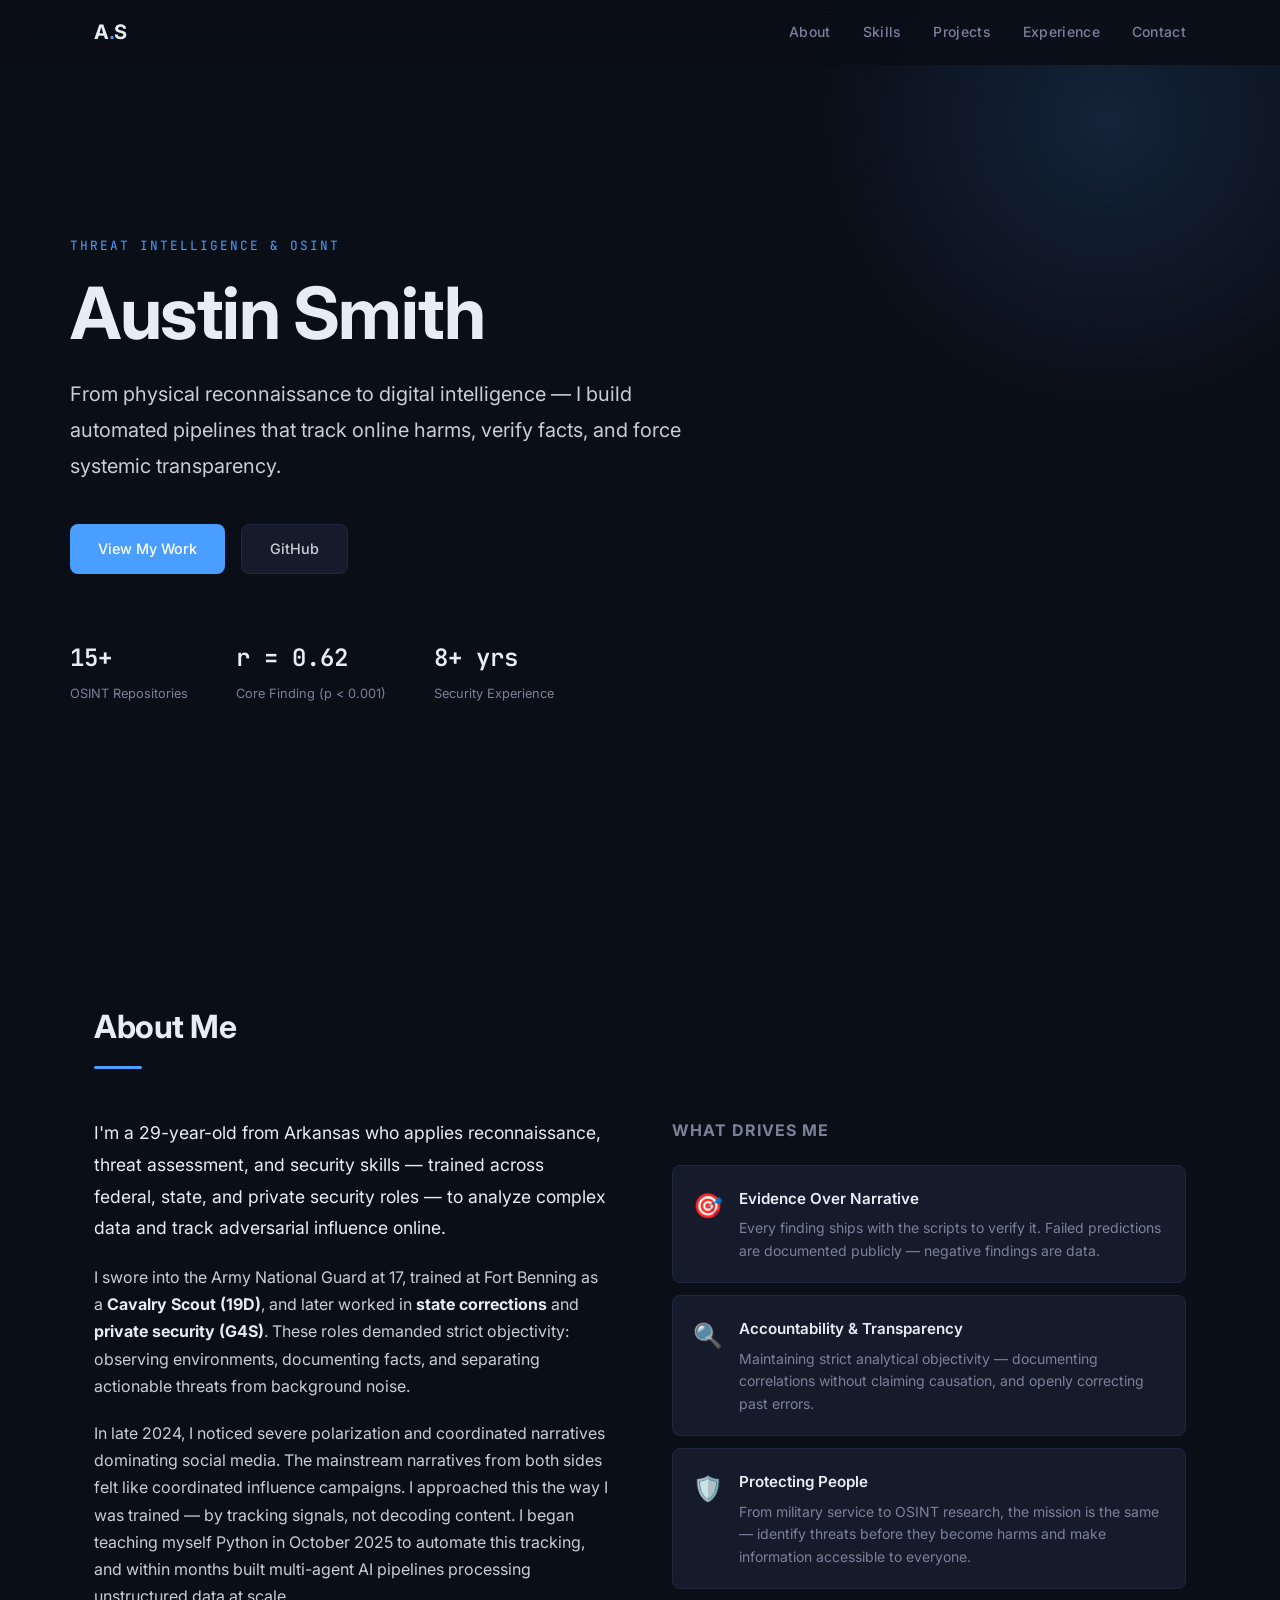
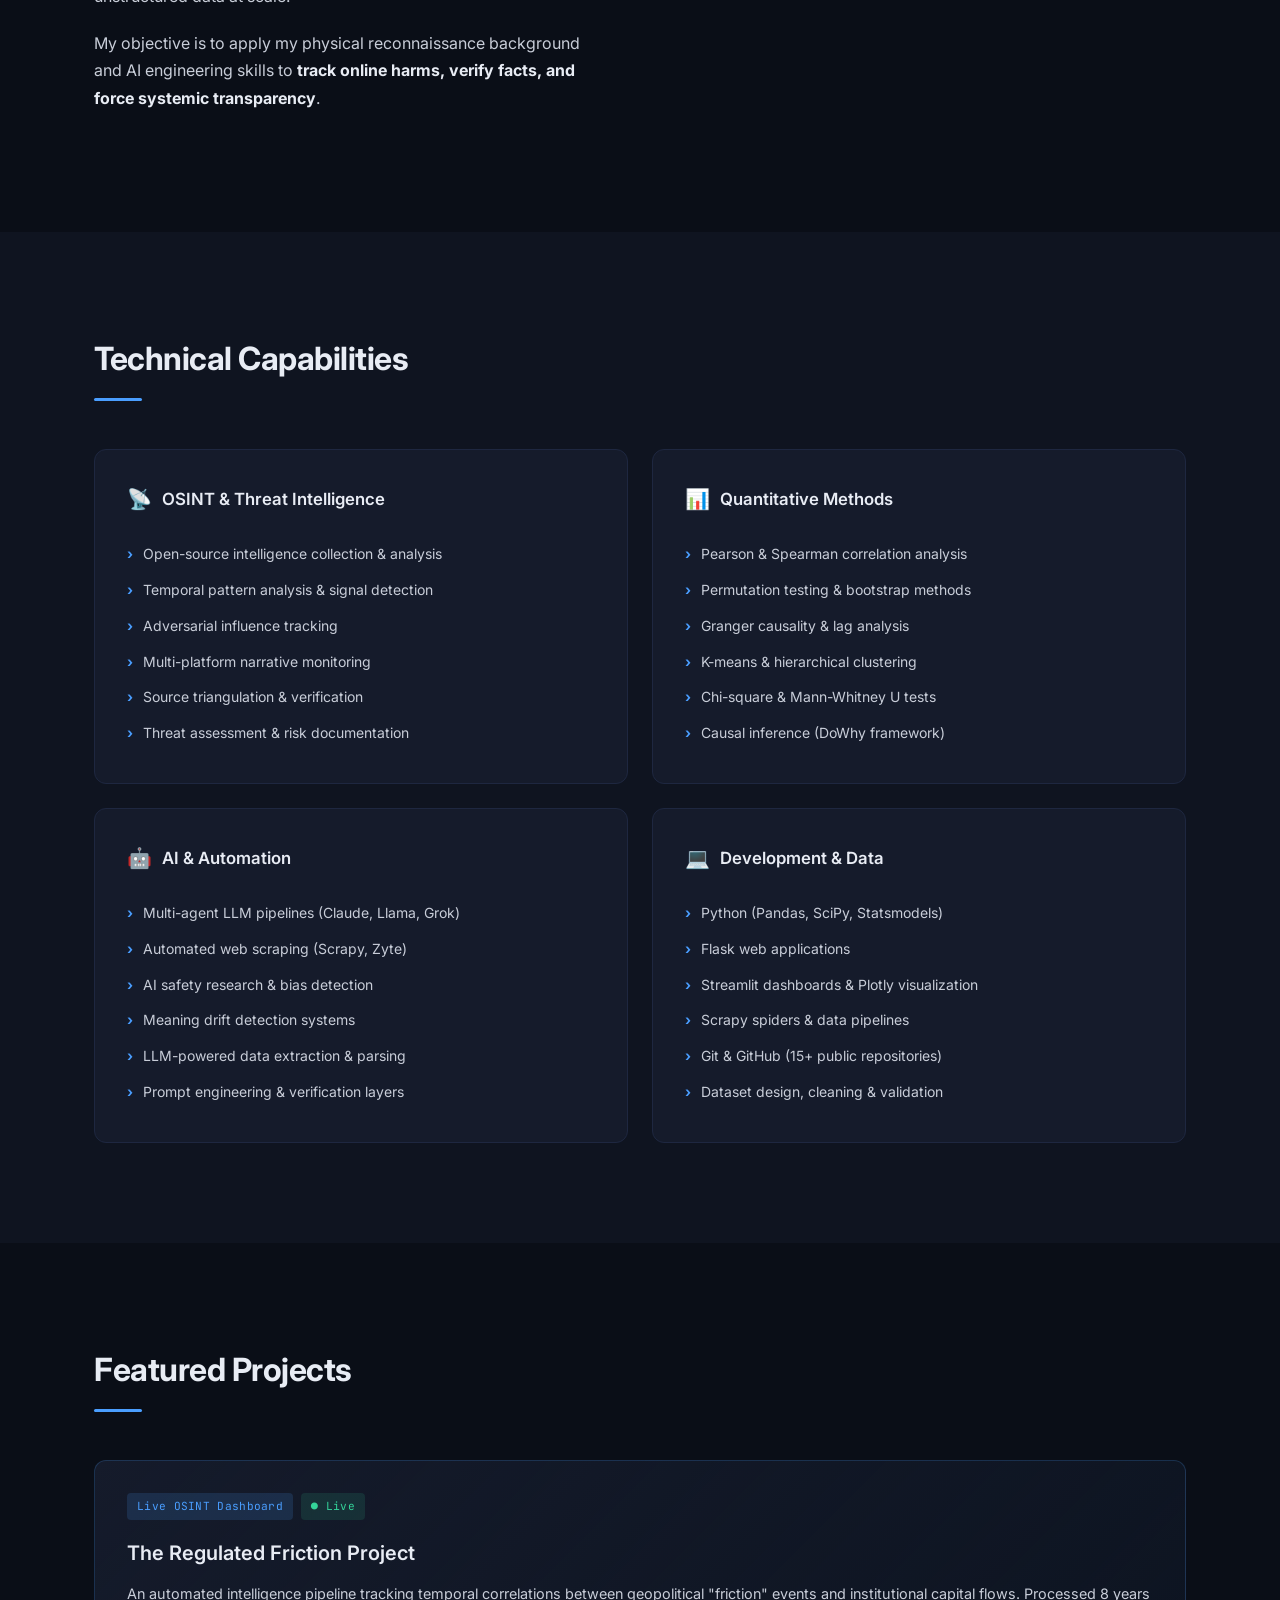
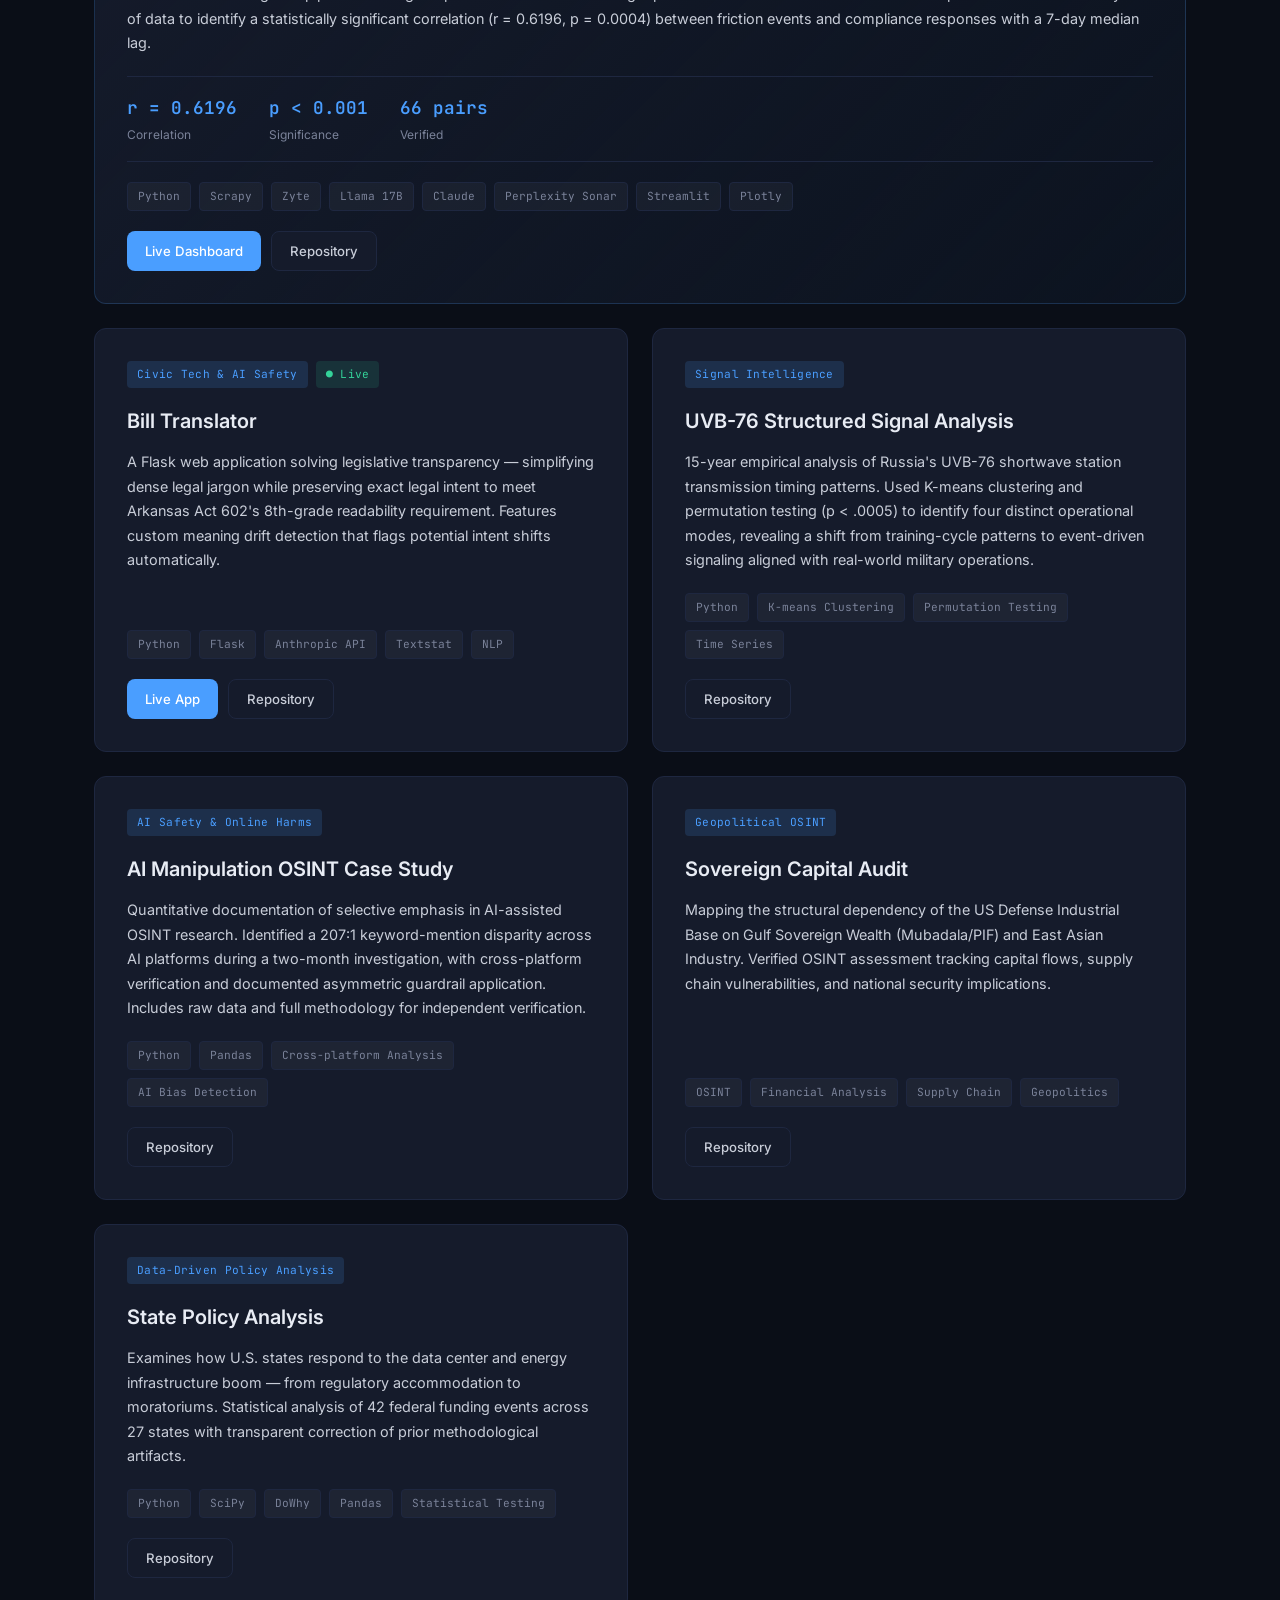
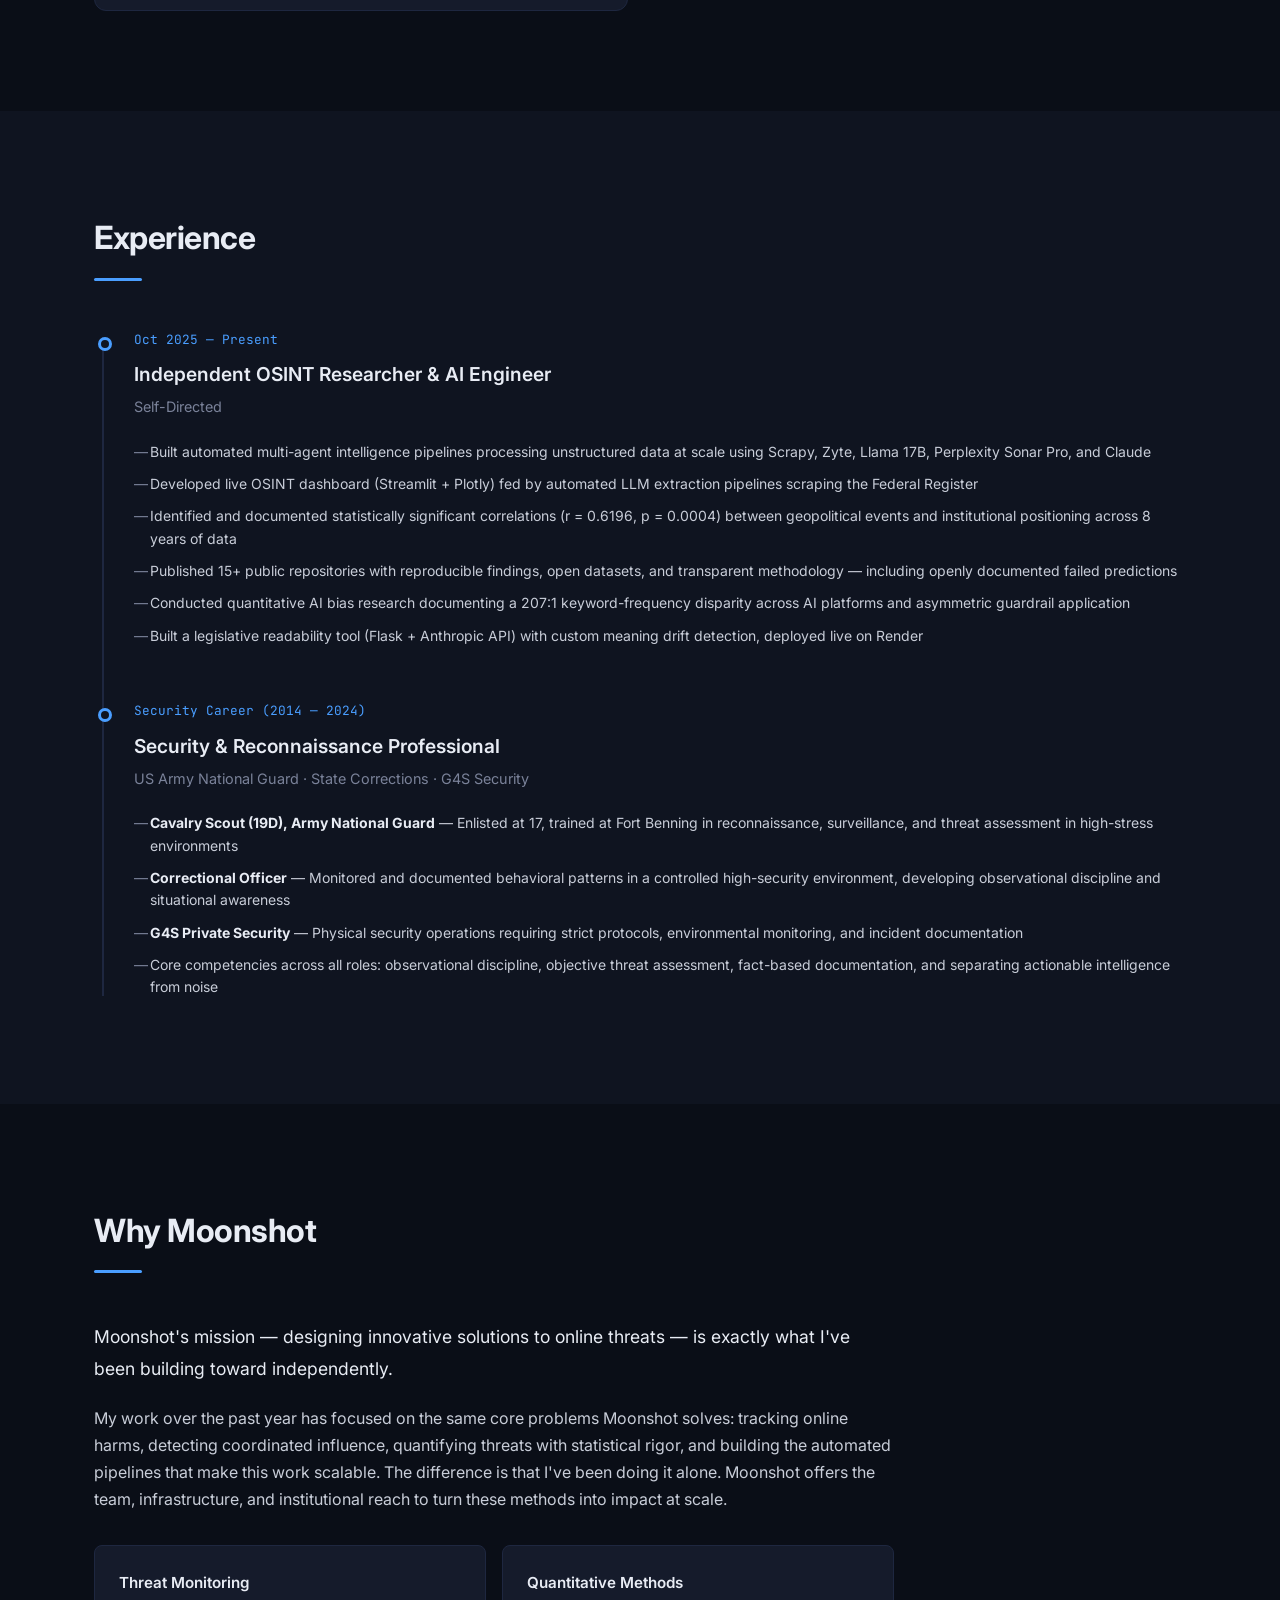
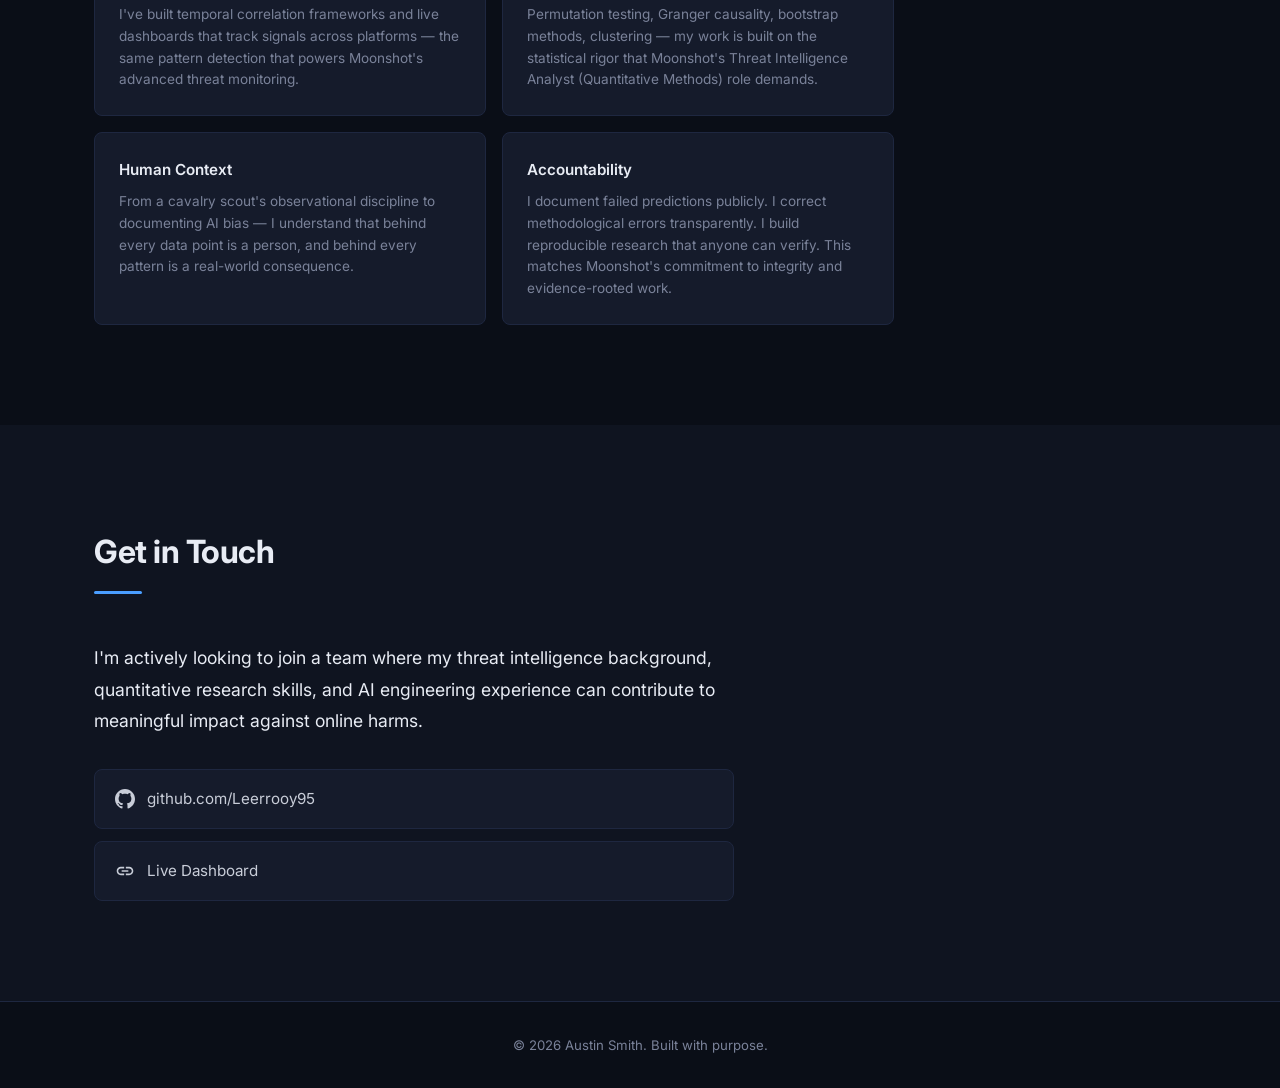
==== index.html @ ab8a1cbc "Add professional portfolio website for Austin Smith Co-authored-by: Leerrooy95 <241073079+Leerrooy95" ====
<!DOCTYPE html>
<html lang="en">
<head>
    <meta charset="UTF-8">
    <meta name="viewport" content="width=device-width, initial-scale=1.0">
    <title>Austin Smith — Threat Intelligence &amp; OSINT</title>
    <meta name="description" content="Austin Smith: Threat Intelligence Analyst specializing in OSINT, quantitative threat assessment, AI safety research, and automated intelligence pipelines.">
    <link rel="stylesheet" href="styles.css">
    <link rel="preconnect" href="https://fonts.googleapis.com">
    <link rel="preconnect" href="https://fonts.gstatic.com" crossorigin>
    <link href="https://fonts.googleapis.com/css2?family=Inter:wght@300;400;500;600;700&family=JetBrains+Mono:wght@400;500&display=swap" rel="stylesheet">
</head>
<body>

    <!-- Navigation -->
    <nav class="nav" id="nav">
        <div class="nav-inner">
            <a href="#hero" class="nav-logo">A<span class="accent">.</span>S</a>
            <button class="nav-toggle" id="navToggle" aria-label="Toggle navigation">
                <span></span><span></span><span></span>
            </button>
            <ul class="nav-links" id="navLinks">
                <li><a href="#about">About</a></li>
                <li><a href="#skills">Skills</a></li>
                <li><a href="#projects">Projects</a></li>
                <li><a href="#experience">Experience</a></li>
                <li><a href="#contact">Contact</a></li>
            </ul>
        </div>
    </nav>

    <!-- Hero -->
    <section class="hero" id="hero">
        <div class="hero-content">
            <p class="hero-label">Threat Intelligence &amp; OSINT</p>
            <h1 class="hero-title">Austin Smith</h1>
            <p class="hero-subtitle">
                From physical reconnaissance to digital intelligence — I build automated pipelines that track online harms, verify facts, and force systemic transparency.
            </p>
            <div class="hero-actions">
                <a href="#projects" class="btn btn-primary">View My Work</a>
                <a href="https://github.com/Leerrooy95" class="btn btn-secondary" target="_blank" rel="noopener noreferrer">GitHub</a>
            </div>
            <div class="hero-stats">
                <div class="stat">
                    <span class="stat-value">15+</span>
                    <span class="stat-label">OSINT Repositories</span>
                </div>
                <div class="stat">
                    <span class="stat-value">r = 0.62</span>
                    <span class="stat-label">Core Finding (p &lt; 0.001)</span>
                </div>
                <div class="stat">
                    <span class="stat-value">8+ yrs</span>
                    <span class="stat-label">Security Experience</span>
                </div>
            </div>
        </div>
        <div class="hero-bg-accent"></div>
    </section>

    <!-- About -->
    <section class="section" id="about">
        <div class="container">
            <h2 class="section-title">About Me</h2>
            <div class="about-grid">
                <div class="about-text">
                    <p class="about-lead">
                        I'm a 29-year-old from Arkansas who applies reconnaissance, threat assessment, and security skills — trained across federal, state, and private security roles — to analyze complex data and track adversarial influence online.
                    </p>
                    <p>
                        I swore into the Army National Guard at 17, trained at Fort Benning as a <strong>Cavalry Scout (19D)</strong>, and later worked in <strong>state corrections</strong> and <strong>private security (G4S)</strong>. These roles demanded strict objectivity: observing environments, documenting facts, and separating actionable threats from background noise.
                    </p>
                    <p>
                        In late 2024, I noticed severe polarization and coordinated narratives dominating social media. The mainstream narratives from both sides felt like coordinated influence campaigns. I approached this the way I was trained — by tracking signals, not decoding content. I began teaching myself Python in October 2025 to automate this tracking, and within months built multi-agent AI pipelines processing unstructured data at scale.
                    </p>
                    <p>
                        My objective is to apply my physical reconnaissance background and AI engineering skills to <strong>track online harms, verify facts, and force systemic transparency</strong>.
                    </p>
                </div>
                <div class="about-values">
                    <h3>What Drives Me</h3>
                    <div class="value-card">
                        <div class="value-icon">🎯</div>
                        <div>
                            <h4>Evidence Over Narrative</h4>
                            <p>Every finding ships with the scripts to verify it. Failed predictions are documented publicly — negative findings are data.</p>
                        </div>
                    </div>
                    <div class="value-card">
                        <div class="value-icon">🔍</div>
                        <div>
                            <h4>Accountability &amp; Transparency</h4>
                            <p>Maintaining strict analytical objectivity — documenting correlations without claiming causation, and openly correcting past errors.</p>
                        </div>
                    </div>
                    <div class="value-card">
                        <div class="value-icon">🛡️</div>
                        <div>
                            <h4>Protecting People</h4>
                            <p>From military service to OSINT research, the mission is the same — identify threats before they become harms and make information accessible to everyone.</p>
                        </div>
                    </div>
                </div>
            </div>
        </div>
    </section>

    <!-- Skills -->
    <section class="section section-alt" id="skills">
        <div class="container">
            <h2 class="section-title">Technical Capabilities</h2>
            <div class="skills-grid">
                <div class="skill-group">
                    <h3 class="skill-group-title">
                        <span class="skill-icon">📡</span>
                        OSINT &amp; Threat Intelligence
                    </h3>
                    <ul class="skill-list">
                        <li>Open-source intelligence collection &amp; analysis</li>
                        <li>Temporal pattern analysis &amp; signal detection</li>
                        <li>Adversarial influence tracking</li>
                        <li>Multi-platform narrative monitoring</li>
                        <li>Source triangulation &amp; verification</li>
                        <li>Threat assessment &amp; risk documentation</li>
                    </ul>
                </div>
                <div class="skill-group">
                    <h3 class="skill-group-title">
                        <span class="skill-icon">📊</span>
                        Quantitative Methods
                    </h3>
                    <ul class="skill-list">
                        <li>Pearson &amp; Spearman correlation analysis</li>
                        <li>Permutation testing &amp; bootstrap methods</li>
                        <li>Granger causality &amp; lag analysis</li>
                        <li>K-means &amp; hierarchical clustering</li>
                        <li>Chi-square &amp; Mann-Whitney U tests</li>
                        <li>Causal inference (DoWhy framework)</li>
                    </ul>
                </div>
                <div class="skill-group">
                    <h3 class="skill-group-title">
                        <span class="skill-icon">🤖</span>
                        AI &amp; Automation
                    </h3>
                    <ul class="skill-list">
                        <li>Multi-agent LLM pipelines (Claude, Llama, Grok)</li>
                        <li>Automated web scraping (Scrapy, Zyte)</li>
                        <li>AI safety research &amp; bias detection</li>
                        <li>Meaning drift detection systems</li>
                        <li>LLM-powered data extraction &amp; parsing</li>
                        <li>Prompt engineering &amp; verification layers</li>
                    </ul>
                </div>
                <div class="skill-group">
                    <h3 class="skill-group-title">
                        <span class="skill-icon">💻</span>
                        Development &amp; Data
                    </h3>
                    <ul class="skill-list">
                        <li>Python (Pandas, SciPy, Statsmodels)</li>
                        <li>Flask web applications</li>
                        <li>Streamlit dashboards &amp; Plotly visualization</li>
                        <li>Scrapy spiders &amp; data pipelines</li>
                        <li>Git &amp; GitHub (15+ public repositories)</li>
                        <li>Dataset design, cleaning &amp; validation</li>
                    </ul>
                </div>
            </div>
        </div>
    </section>

    <!-- Projects -->
    <section class="section" id="projects">
        <div class="container">
            <h2 class="section-title">Featured Projects</h2>
            <div class="projects-grid">

                <!-- Project 1: Regulated Friction -->
                <article class="project-card project-featured">
                    <div class="project-header">
                        <span class="project-tag">Live OSINT Dashboard</span>
                        <span class="project-tag tag-live">● Live</span>
                    </div>
                    <h3 class="project-title">The Regulated Friction Project</h3>
                    <p class="project-desc">
                        An automated intelligence pipeline tracking temporal correlations between geopolitical "friction" events and institutional capital flows. Processed 8 years of data to identify a statistically significant correlation (r&nbsp;=&nbsp;0.6196, p&nbsp;=&nbsp;0.0004) between friction events and compliance responses with a 7-day median lag.
                    </p>
                    <div class="project-stats">
                        <div class="project-stat">
                            <span class="project-stat-value">r = 0.6196</span>
                            <span class="project-stat-label">Correlation</span>
                        </div>
                        <div class="project-stat">
                            <span class="project-stat-value">p &lt; 0.001</span>
                            <span class="project-stat-label">Significance</span>
                        </div>
                        <div class="project-stat">
                            <span class="project-stat-value">66 pairs</span>
                            <span class="project-stat-label">Verified</span>
                        </div>
                    </div>
                    <div class="project-stack">
                        <span>Python</span><span>Scrapy</span><span>Zyte</span><span>Llama 17B</span><span>Claude</span><span>Perplexity Sonar</span><span>Streamlit</span><span>Plotly</span>
                    </div>
                    <div class="project-links">
                        <a href="https://regulatedfriction.streamlit.app" class="btn btn-sm btn-primary" target="_blank" rel="noopener noreferrer">Live Dashboard</a>
                        <a href="https://github.com/Leerrooy95/The_Regulated_Friction_Project" class="btn btn-sm btn-secondary" target="_blank" rel="noopener noreferrer">Repository</a>
                    </div>
                </article>

                <!-- Project 2: Bill Translator -->
                <article class="project-card">
                    <div class="project-header">
                        <span class="project-tag">Civic Tech &amp; AI Safety</span>
                        <span class="project-tag tag-live">● Live</span>
                    </div>
                    <h3 class="project-title">Bill Translator</h3>
                    <p class="project-desc">
                        A Flask web application solving legislative transparency — simplifying dense legal jargon while preserving exact legal intent to meet Arkansas Act 602's 8th-grade readability requirement. Features custom meaning drift detection that flags potential intent shifts automatically.
                    </p>
                    <div class="project-stack">
                        <span>Python</span><span>Flask</span><span>Anthropic API</span><span>Textstat</span><span>NLP</span>
                    </div>
                    <div class="project-links">
                        <a href="https://bill-translator.onrender.com/" class="btn btn-sm btn-primary" target="_blank" rel="noopener noreferrer">Live App</a>
                        <a href="https://github.com/Leerrooy95/Bill_Translator" class="btn btn-sm btn-secondary" target="_blank" rel="noopener noreferrer">Repository</a>
                    </div>
                </article>

                <!-- Project 3: UVB-76 -->
                <article class="project-card">
                    <div class="project-header">
                        <span class="project-tag">Signal Intelligence</span>
                    </div>
                    <h3 class="project-title">UVB-76 Structured Signal Analysis</h3>
                    <p class="project-desc">
                        15-year empirical analysis of Russia's UVB-76 shortwave station transmission timing patterns. Used K-means clustering and permutation testing (p&nbsp;&lt;&nbsp;.0005) to identify four distinct operational modes, revealing a shift from training-cycle patterns to event-driven signaling aligned with real-world military operations.
                    </p>
                    <div class="project-stack">
                        <span>Python</span><span>K-means Clustering</span><span>Permutation Testing</span><span>Time Series</span>
                    </div>
                    <div class="project-links">
                        <a href="https://github.com/Leerrooy95/UVB-76-Structured-Signal-Analysis" class="btn btn-sm btn-secondary" target="_blank" rel="noopener noreferrer">Repository</a>
                    </div>
                </article>

                <!-- Project 4: AI Manipulation -->
                <article class="project-card">
                    <div class="project-header">
                        <span class="project-tag">AI Safety &amp; Online Harms</span>
                    </div>
                    <h3 class="project-title">AI Manipulation OSINT Case Study</h3>
                    <p class="project-desc">
                        Quantitative documentation of selective emphasis in AI-assisted OSINT research. Identified a 207:1 keyword-mention disparity across AI platforms during a two-month investigation, with cross-platform verification and documented asymmetric guardrail application. Includes raw data and full methodology for independent verification.
                    </p>
                    <div class="project-stack">
                        <span>Python</span><span>Pandas</span><span>Cross-platform Analysis</span><span>AI Bias Detection</span>
                    </div>
                    <div class="project-links">
                        <a href="https://github.com/Leerrooy95/AI-Manipulation-OSINT-Case-Study" class="btn btn-sm btn-secondary" target="_blank" rel="noopener noreferrer">Repository</a>
                    </div>
                </article>

                <!-- Project 5: Sovereign Capital Audit -->
                <article class="project-card">
                    <div class="project-header">
                        <span class="project-tag">Geopolitical OSINT</span>
                    </div>
                    <h3 class="project-title">Sovereign Capital Audit</h3>
                    <p class="project-desc">
                        Mapping the structural dependency of the US Defense Industrial Base on Gulf Sovereign Wealth (Mubadala/PIF) and East Asian Industry. Verified OSINT assessment tracking capital flows, supply chain vulnerabilities, and national security implications.
                    </p>
                    <div class="project-stack">
                        <span>OSINT</span><span>Financial Analysis</span><span>Supply Chain</span><span>Geopolitics</span>
                    </div>
                    <div class="project-links">
                        <a href="https://github.com/Leerrooy95/Sovereign-Capital-Audit" class="btn btn-sm btn-secondary" target="_blank" rel="noopener noreferrer">Repository</a>
                    </div>
                </article>

                <!-- Project 6: State Policy Analysis -->
                <article class="project-card">
                    <div class="project-header">
                        <span class="project-tag">Data-Driven Policy Analysis</span>
                    </div>
                    <h3 class="project-title">State Policy Analysis</h3>
                    <p class="project-desc">
                        Examines how U.S. states respond to the data center and energy infrastructure boom — from regulatory accommodation to moratoriums. Statistical analysis of 42 federal funding events across 27 states with transparent correction of prior methodological artifacts.
                    </p>
                    <div class="project-stack">
                        <span>Python</span><span>SciPy</span><span>DoWhy</span><span>Pandas</span><span>Statistical Testing</span>
                    </div>
                    <div class="project-links">
                        <a href="https://github.com/Leerrooy95/State_Policy_Analysis" class="btn btn-sm btn-secondary" target="_blank" rel="noopener noreferrer">Repository</a>
                    </div>
                </article>

            </div>
        </div>
    </section>

    <!-- Experience -->
    <section class="section section-alt" id="experience">
        <div class="container">
            <h2 class="section-title">Experience</h2>
            <div class="timeline">
                <div class="timeline-item">
                    <div class="timeline-marker"></div>
                    <div class="timeline-content">
                        <div class="timeline-date">Oct 2025 — Present</div>
                        <h3 class="timeline-title">Independent OSINT Researcher &amp; AI Engineer</h3>
                        <p class="timeline-org">Self-Directed</p>
                        <ul class="timeline-details">
                            <li>Built automated multi-agent intelligence pipelines processing unstructured data at scale using Scrapy, Zyte, Llama 17B, Perplexity Sonar Pro, and Claude</li>
                            <li>Developed live OSINT dashboard (Streamlit + Plotly) fed by automated LLM extraction pipelines scraping the Federal Register</li>
                            <li>Identified and documented statistically significant correlations (r = 0.6196, p = 0.0004) between geopolitical events and institutional positioning across 8 years of data</li>
                            <li>Published 15+ public repositories with reproducible findings, open datasets, and transparent methodology — including openly documented failed predictions</li>
                            <li>Conducted quantitative AI bias research documenting a 207:1 keyword-frequency disparity across AI platforms and asymmetric guardrail application</li>
                            <li>Built a legislative readability tool (Flask + Anthropic API) with custom meaning drift detection, deployed live on Render</li>
                        </ul>
                    </div>
                </div>
                <div class="timeline-item">
                    <div class="timeline-marker"></div>
                    <div class="timeline-content">
                        <div class="timeline-date">Security Career (2014 — 2024)</div>
                        <h3 class="timeline-title">Security &amp; Reconnaissance Professional</h3>
                        <p class="timeline-org">US Army National Guard · State Corrections · G4S Security</p>
                        <ul class="timeline-details">
                            <li><strong>Cavalry Scout (19D), Army National Guard</strong> — Enlisted at 17, trained at Fort Benning in reconnaissance, surveillance, and threat assessment in high-stress environments</li>
                            <li><strong>Correctional Officer</strong> — Monitored and documented behavioral patterns in a controlled high-security environment, developing observational discipline and situational awareness</li>
                            <li><strong>G4S Private Security</strong> — Physical security operations requiring strict protocols, environmental monitoring, and incident documentation</li>
                            <li>Core competencies across all roles: observational discipline, objective threat assessment, fact-based documentation, and separating actionable intelligence from noise</li>
                        </ul>
                    </div>
                </div>
            </div>
        </div>
    </section>

    <!-- Why Moonshot -->
    <section class="section" id="why-moonshot">
        <div class="container">
            <h2 class="section-title">Why Moonshot</h2>
            <div class="moonshot-grid">
                <div class="moonshot-text">
                    <p class="about-lead">
                        Moonshot's mission — designing innovative solutions to online threats — is exactly what I've been building toward independently.
                    </p>
                    <p>
                        My work over the past year has focused on the same core problems Moonshot solves: tracking online harms, detecting coordinated influence, quantifying threats with statistical rigor, and building the automated pipelines that make this work scalable. The difference is that I've been doing it alone. Moonshot offers the team, infrastructure, and institutional reach to turn these methods into impact at scale.
                    </p>
                    <div class="alignment-cards">
                        <div class="alignment-card">
                            <h4>Threat Monitoring</h4>
                            <p>I've built temporal correlation frameworks and live dashboards that track signals across platforms — the same pattern detection that powers Moonshot's advanced threat monitoring.</p>
                        </div>
                        <div class="alignment-card">
                            <h4>Quantitative Methods</h4>
                            <p>Permutation testing, Granger causality, bootstrap methods, clustering — my work is built on the statistical rigor that Moonshot's Threat Intelligence Analyst (Quantitative Methods) role demands.</p>
                        </div>
                        <div class="alignment-card">
                            <h4>Human Context</h4>
                            <p>From a cavalry scout's observational discipline to documenting AI bias — I understand that behind every data point is a person, and behind every pattern is a real-world consequence.</p>
                        </div>
                        <div class="alignment-card">
                            <h4>Accountability</h4>
                            <p>I document failed predictions publicly. I correct methodological errors transparently. I build reproducible research that anyone can verify. This matches Moonshot's commitment to integrity and evidence-rooted work.</p>
                        </div>
                    </div>
                </div>
            </div>
        </div>
    </section>

    <!-- Contact -->
    <section class="section section-alt" id="contact">
        <div class="container">
            <h2 class="section-title">Get in Touch</h2>
            <div class="contact-content">
                <p class="contact-lead">
                    I'm actively looking to join a team where my threat intelligence background, quantitative research skills, and AI engineering experience can contribute to meaningful impact against online harms.
                </p>
                <div class="contact-links">
                    <a href="https://github.com/Leerrooy95" class="contact-link" target="_blank" rel="noopener noreferrer">
                        <svg class="contact-icon" viewBox="0 0 24 24" fill="currentColor"><path d="M12 0c-6.626 0-12 5.373-12 12 0 5.302 3.438 9.8 8.207 11.387.599.111.793-.261.793-.577v-2.234c-3.338.726-4.033-1.416-4.033-1.416-.546-1.387-1.333-1.756-1.333-1.756-1.089-.745.083-.729.083-.729 1.205.084 1.839 1.237 1.839 1.237 1.07 1.834 2.807 1.304 3.492.997.107-.775.418-1.305.762-1.604-2.665-.305-5.467-1.334-5.467-5.931 0-1.311.469-2.381 1.236-3.221-.124-.303-.535-1.524.117-3.176 0 0 1.008-.322 3.301 1.23.957-.266 1.983-.399 3.003-.404 1.02.005 2.047.138 3.006.404 2.291-1.552 3.297-1.23 3.297-1.23.653 1.653.242 2.874.118 3.176.77.84 1.235 1.911 1.235 3.221 0 4.609-2.807 5.624-5.479 5.921.43.372.823 1.102.823 2.222v3.293c0 .319.192.694.801.576 4.765-1.589 8.199-6.086 8.199-11.386 0-6.627-5.373-12-12-12z"/></svg>
                        <span>github.com/Leerrooy95</span>
                    </a>
                    <a href="https://regulatedfriction.streamlit.app" class="contact-link" target="_blank" rel="noopener noreferrer">
                        <svg class="contact-icon" viewBox="0 0 24 24" fill="currentColor"><path d="M3.9 12c0-1.71 1.39-3.1 3.1-3.1h4V7H7c-2.76 0-5 2.24-5 5s2.24 5 5 5h4v-1.9H7c-1.71 0-3.1-1.39-3.1-3.1zM8 13h8v-2H8v2zm9-6h-4v1.9h4c1.71 0 3.1 1.39 3.1 3.1s-1.39 3.1-3.1 3.1h-4V17h4c2.76 0 5-2.24 5-5s-2.24-5-5-5z"/></svg>
                        <span>Live Dashboard</span>
                    </a>
                </div>
            </div>
        </div>
    </section>

    <!-- Footer -->
    <footer class="footer">
        <div class="container">
            <p>&copy; 2026 Austin Smith. Built with purpose.</p>
        </div>
    </footer>

    <script src="main.js"></script>
</body>
</html>
---- styles.css ----
/* =========================================
   Austin Smith — Portfolio Styles
   ========================================= */

/* --- Reset & Base --- */
*, *::before, *::after {
    margin: 0;
    padding: 0;
    box-sizing: border-box;
}

:root {
    --color-bg: #0a0e17;
    --color-bg-alt: #0f1420;
    --color-surface: #151b2b;
    --color-surface-hover: #1c2438;
    --color-border: #1e2740;
    --color-text: #c8cdd8;
    --color-text-muted: #7a8299;
    --color-text-bright: #e8ecf4;
    --color-accent: #4a9eff;
    --color-accent-hover: #6bb3ff;
    --color-accent-glow: rgba(74, 158, 255, 0.15);
    --color-green: #34d399;
    --color-green-dim: rgba(52, 211, 153, 0.12);
    --font-sans: 'Inter', -apple-system, BlinkMacSystemFont, 'Segoe UI', sans-serif;
    --font-mono: 'JetBrains Mono', 'Fira Code', monospace;
    --radius: 8px;
    --radius-lg: 12px;
    --shadow: 0 4px 24px rgba(0, 0, 0, 0.3);
    --transition: 0.25s ease;
    --max-width: 1140px;
}

html {
    scroll-behavior: smooth;
    font-size: 16px;
}

body {
    font-family: var(--font-sans);
    background: var(--color-bg);
    color: var(--color-text);
    line-height: 1.7;
    -webkit-font-smoothing: antialiased;
    -moz-osx-font-smoothing: grayscale;
}

a {
    color: var(--color-accent);
    text-decoration: none;
    transition: color var(--transition);
}

a:hover {
    color: var(--color-accent-hover);
}

img {
    max-width: 100%;
    display: block;
}

.container {
    max-width: var(--max-width);
    margin: 0 auto;
    padding: 0 24px;
}

/* --- Navigation --- */
.nav {
    position: fixed;
    top: 0;
    left: 0;
    right: 0;
    z-index: 1000;
    background: rgba(10, 14, 23, 0.85);
    backdrop-filter: blur(12px);
    -webkit-backdrop-filter: blur(12px);
    border-bottom: 1px solid transparent;
    transition: border-color var(--transition), background var(--transition);
}

.nav.scrolled {
    border-bottom-color: var(--color-border);
    background: rgba(10, 14, 23, 0.95);
}

.nav-inner {
    max-width: var(--max-width);
    margin: 0 auto;
    padding: 0 24px;
    display: flex;
    align-items: center;
    justify-content: space-between;
    height: 64px;
}

.nav-logo {
    font-size: 1.25rem;
    font-weight: 700;
    color: var(--color-text-bright);
    letter-spacing: -0.5px;
}

.nav-logo:hover {
    color: var(--color-text-bright);
}

.accent {
    color: var(--color-accent);
}

.nav-links {
    display: flex;
    list-style: none;
    gap: 32px;
}

.nav-links a {
    color: var(--color-text-muted);
    font-size: 0.875rem;
    font-weight: 500;
    letter-spacing: 0.3px;
    transition: color var(--transition);
}

.nav-links a:hover {
    color: var(--color-text-bright);
}

.nav-toggle {
    display: none;
    flex-direction: column;
    gap: 5px;
    background: none;
    border: none;
    cursor: pointer;
    padding: 4px;
}

.nav-toggle span {
    width: 22px;
    height: 2px;
    background: var(--color-text-muted);
    border-radius: 1px;
    transition: all var(--transition);
}

/* --- Hero --- */
.hero {
    position: relative;
    min-height: 100vh;
    display: flex;
    align-items: center;
    padding: 120px 24px 80px;
    overflow: hidden;
}

.hero-content {
    max-width: var(--max-width);
    margin: 0 auto;
    width: 100%;
    position: relative;
    z-index: 1;
}

.hero-label {
    font-family: var(--font-mono);
    font-size: 0.8rem;
    color: var(--color-accent);
    letter-spacing: 2px;
    text-transform: uppercase;
    margin-bottom: 16px;
}

.hero-title {
    font-size: clamp(2.5rem, 6vw, 4.5rem);
    font-weight: 700;
    color: var(--color-text-bright);
    line-height: 1.1;
    letter-spacing: -1.5px;
    margin-bottom: 24px;
}

.hero-subtitle {
    font-size: clamp(1rem, 2vw, 1.25rem);
    color: var(--color-text);
    max-width: 640px;
    line-height: 1.8;
    margin-bottom: 40px;
}

.hero-actions {
    display: flex;
    gap: 16px;
    margin-bottom: 64px;
    flex-wrap: wrap;
}

.hero-stats {
    display: flex;
    gap: 48px;
    flex-wrap: wrap;
}

.stat {
    display: flex;
    flex-direction: column;
}

.stat-value {
    font-family: var(--font-mono);
    font-size: 1.5rem;
    font-weight: 600;
    color: var(--color-text-bright);
}

.stat-label {
    font-size: 0.8rem;
    color: var(--color-text-muted);
    margin-top: 4px;
}

.hero-bg-accent {
    position: absolute;
    top: -20%;
    right: -10%;
    width: 600px;
    height: 600px;
    background: radial-gradient(circle, var(--color-accent-glow) 0%, transparent 70%);
    pointer-events: none;
}

/* --- Buttons --- */
.btn {
    display: inline-flex;
    align-items: center;
    justify-content: center;
    padding: 12px 28px;
    border-radius: var(--radius);
    font-size: 0.9rem;
    font-weight: 500;
    border: none;
    cursor: pointer;
    transition: all var(--transition);
    text-decoration: none;
}

.btn-primary {
    background: var(--color-accent);
    color: #fff;
}

.btn-primary:hover {
    background: var(--color-accent-hover);
    color: #fff;
    transform: translateY(-1px);
    box-shadow: 0 4px 16px rgba(74, 158, 255, 0.3);
}

.btn-secondary {
    background: var(--color-surface);
    color: var(--color-text);
    border: 1px solid var(--color-border);
}

.btn-secondary:hover {
    background: var(--color-surface-hover);
    color: var(--color-text-bright);
    border-color: var(--color-text-muted);
    transform: translateY(-1px);
}

.btn-sm {
    padding: 8px 18px;
    font-size: 0.825rem;
}

/* --- Sections --- */
.section {
    padding: 100px 0;
}

.section-alt {
    background: var(--color-bg-alt);
}

.section-title {
    font-size: 2rem;
    font-weight: 700;
    color: var(--color-text-bright);
    margin-bottom: 48px;
    letter-spacing: -0.5px;
}

.section-title::after {
    content: '';
    display: block;
    width: 48px;
    height: 3px;
    background: var(--color-accent);
    margin-top: 12px;
    border-radius: 2px;
}

/* --- About --- */
.about-grid {
    display: grid;
    grid-template-columns: 1fr 1fr;
    gap: 64px;
    align-items: start;
}

.about-text p {
    margin-bottom: 20px;
}

.about-lead {
    font-size: 1.1rem;
    color: var(--color-text-bright);
    line-height: 1.8;
}

.about-text strong {
    color: var(--color-text-bright);
}

.about-values h3 {
    font-size: 1rem;
    color: var(--color-text-muted);
    text-transform: uppercase;
    letter-spacing: 1px;
    margin-bottom: 20px;
}

.value-card {
    display: flex;
    gap: 16px;
    padding: 20px;
    background: var(--color-surface);
    border: 1px solid var(--color-border);
    border-radius: var(--radius);
    margin-bottom: 12px;
    transition: border-color var(--transition);
}

.value-card:hover {
    border-color: var(--color-accent);
}

.value-icon {
    font-size: 1.5rem;
    flex-shrink: 0;
}

.value-card h4 {
    color: var(--color-text-bright);
    font-size: 0.95rem;
    font-weight: 600;
    margin-bottom: 6px;
}

.value-card p {
    color: var(--color-text-muted);
    font-size: 0.875rem;
    line-height: 1.6;
    margin-bottom: 0;
}

/* --- Skills --- */
.skills-grid {
    display: grid;
    grid-template-columns: repeat(2, 1fr);
    gap: 24px;
}

.skill-group {
    background: var(--color-surface);
    border: 1px solid var(--color-border);
    border-radius: var(--radius-lg);
    padding: 32px;
    transition: border-color var(--transition), transform var(--transition);
}

.skill-group:hover {
    border-color: var(--color-accent);
    transform: translateY(-2px);
}

.skill-group-title {
    display: flex;
    align-items: center;
    gap: 10px;
    font-size: 1.05rem;
    font-weight: 600;
    color: var(--color-text-bright);
    margin-bottom: 20px;
}

.skill-icon {
    font-size: 1.25rem;
}

.skill-list {
    list-style: none;
}

.skill-list li {
    font-size: 0.875rem;
    color: var(--color-text);
    padding: 6px 0;
    padding-left: 16px;
    position: relative;
}

.skill-list li::before {
    content: '›';
    position: absolute;
    left: 0;
    color: var(--color-accent);
    font-weight: 700;
}

/* --- Projects --- */
.projects-grid {
    display: grid;
    grid-template-columns: repeat(2, 1fr);
    gap: 24px;
}

.project-card {
    background: var(--color-surface);
    border: 1px solid var(--color-border);
    border-radius: var(--radius-lg);
    padding: 32px;
    display: flex;
    flex-direction: column;
    transition: border-color var(--transition), transform var(--transition);
}

.project-card:hover {
    border-color: var(--color-accent);
    transform: translateY(-2px);
}

.project-featured {
    grid-column: 1 / -1;
    background: linear-gradient(135deg, var(--color-surface) 0%, rgba(74, 158, 255, 0.04) 100%);
    border-color: rgba(74, 158, 255, 0.2);
}

.project-header {
    display: flex;
    gap: 8px;
    margin-bottom: 16px;
    flex-wrap: wrap;
}

.project-tag {
    font-family: var(--font-mono);
    font-size: 0.7rem;
    color: var(--color-accent);
    background: var(--color-accent-glow);
    padding: 4px 10px;
    border-radius: 4px;
    letter-spacing: 0.3px;
}

.tag-live {
    color: var(--color-green);
    background: var(--color-green-dim);
}

.project-title {
    font-size: 1.25rem;
    font-weight: 600;
    color: var(--color-text-bright);
    margin-bottom: 12px;
}

.project-desc {
    font-size: 0.9rem;
    color: var(--color-text);
    line-height: 1.7;
    margin-bottom: 20px;
    flex-grow: 1;
}

.project-stats {
    display: flex;
    gap: 32px;
    margin-bottom: 20px;
    padding: 16px 0;
    border-top: 1px solid var(--color-border);
    border-bottom: 1px solid var(--color-border);
}

.project-stat {
    display: flex;
    flex-direction: column;
}

.project-stat-value {
    font-family: var(--font-mono);
    font-size: 1.1rem;
    font-weight: 600;
    color: var(--color-accent);
}

.project-stat-label {
    font-size: 0.75rem;
    color: var(--color-text-muted);
    margin-top: 2px;
}

.project-stack {
    display: flex;
    flex-wrap: wrap;
    gap: 8px;
    margin-bottom: 20px;
}

.project-stack span {
    font-family: var(--font-mono);
    font-size: 0.7rem;
    color: var(--color-text-muted);
    background: rgba(255, 255, 255, 0.04);
    padding: 4px 10px;
    border-radius: 4px;
    border: 1px solid var(--color-border);
}

.project-links {
    display: flex;
    gap: 10px;
    flex-wrap: wrap;
}

/* --- Experience Timeline --- */
.timeline {
    position: relative;
    padding-left: 40px;
}

.timeline::before {
    content: '';
    position: absolute;
    left: 8px;
    top: 8px;
    bottom: 8px;
    width: 2px;
    background: var(--color-border);
}

.timeline-item {
    position: relative;
    margin-bottom: 48px;
}

.timeline-item:last-child {
    margin-bottom: 0;
}

.timeline-marker {
    position: absolute;
    left: -36px;
    top: 8px;
    width: 14px;
    height: 14px;
    border-radius: 50%;
    background: var(--color-bg-alt);
    border: 3px solid var(--color-accent);
}

.timeline-date {
    font-family: var(--font-mono);
    font-size: 0.8rem;
    color: var(--color-accent);
    margin-bottom: 8px;
}

.timeline-title {
    font-size: 1.2rem;
    font-weight: 600;
    color: var(--color-text-bright);
    margin-bottom: 4px;
}

.timeline-org {
    font-size: 0.9rem;
    color: var(--color-text-muted);
    margin-bottom: 16px;
}

.timeline-details {
    list-style: none;
}

.timeline-details li {
    font-size: 0.875rem;
    color: var(--color-text);
    padding: 5px 0;
    padding-left: 16px;
    position: relative;
    line-height: 1.6;
}

.timeline-details li::before {
    content: '—';
    position: absolute;
    left: 0;
    color: var(--color-text-muted);
}

.timeline-details strong {
    color: var(--color-text-bright);
}

/* --- Why Moonshot --- */
.moonshot-grid {
    max-width: 800px;
}

.moonshot-text p {
    margin-bottom: 20px;
}

.alignment-cards {
    display: grid;
    grid-template-columns: 1fr 1fr;
    gap: 16px;
    margin-top: 32px;
}

.alignment-card {
    background: var(--color-surface);
    border: 1px solid var(--color-border);
    border-radius: var(--radius);
    padding: 24px;
    transition: border-color var(--transition);
}

.alignment-card:hover {
    border-color: var(--color-accent);
}

.alignment-card h4 {
    font-size: 0.95rem;
    font-weight: 600;
    color: var(--color-text-bright);
    margin-bottom: 8px;
}

.alignment-card p {
    font-size: 0.85rem;
    color: var(--color-text-muted);
    line-height: 1.6;
    margin-bottom: 0;
}

/* --- Contact --- */
.contact-content {
    max-width: 640px;
}

.contact-lead {
    font-size: 1.1rem;
    color: var(--color-text-bright);
    line-height: 1.8;
    margin-bottom: 32px;
}

.contact-links {
    display: flex;
    flex-direction: column;
    gap: 12px;
}

.contact-link {
    display: flex;
    align-items: center;
    gap: 12px;
    color: var(--color-text);
    font-size: 0.95rem;
    padding: 16px 20px;
    background: var(--color-surface);
    border: 1px solid var(--color-border);
    border-radius: var(--radius);
    transition: all var(--transition);
}

.contact-link:hover {
    border-color: var(--color-accent);
    color: var(--color-text-bright);
    transform: translateX(4px);
}

.contact-icon {
    width: 20px;
    height: 20px;
    flex-shrink: 0;
}

/* --- Footer --- */
.footer {
    padding: 32px 0;
    text-align: center;
    border-top: 1px solid var(--color-border);
}

.footer p {
    font-size: 0.825rem;
    color: var(--color-text-muted);
}

/* --- Animations --- */
.fade-in {
    opacity: 0;
    transform: translateY(20px);
    transition: opacity 0.6s ease, transform 0.6s ease;
}

.fade-in.visible {
    opacity: 1;
    transform: translateY(0);
}

/* --- Responsive --- */
@media (max-width: 900px) {
    .about-grid {
        grid-template-columns: 1fr;
        gap: 40px;
    }

    .skills-grid {
        grid-template-columns: 1fr;
    }

    .projects-grid {
        grid-template-columns: 1fr;
    }

    .project-featured {
        grid-column: 1;
    }

    .alignment-cards {
        grid-template-columns: 1fr;
    }
}

@media (max-width: 640px) {
    .nav-links {
        display: none;
        position: absolute;
        top: 64px;
        left: 0;
        right: 0;
        background: rgba(10, 14, 23, 0.98);
        flex-direction: column;
        padding: 24px;
        gap: 20px;
        border-bottom: 1px solid var(--color-border);
    }

    .nav-links.open {
        display: flex;
    }

    .nav-toggle {
        display: flex;
    }

    .hero {
        padding: 100px 24px 60px;
        min-height: auto;
    }

    .hero-title {
        font-size: 2.5rem;
    }

    .hero-stats {
        gap: 24px;
    }

    .stat-value {
        font-size: 1.2rem;
    }

    .section {
        padding: 64px 0;
    }

    .section-title {
        font-size: 1.5rem;
        margin-bottom: 32px;
    }

    .project-stats {
        flex-wrap: wrap;
        gap: 16px;
    }

    .timeline {
        padding-left: 32px;
    }
}
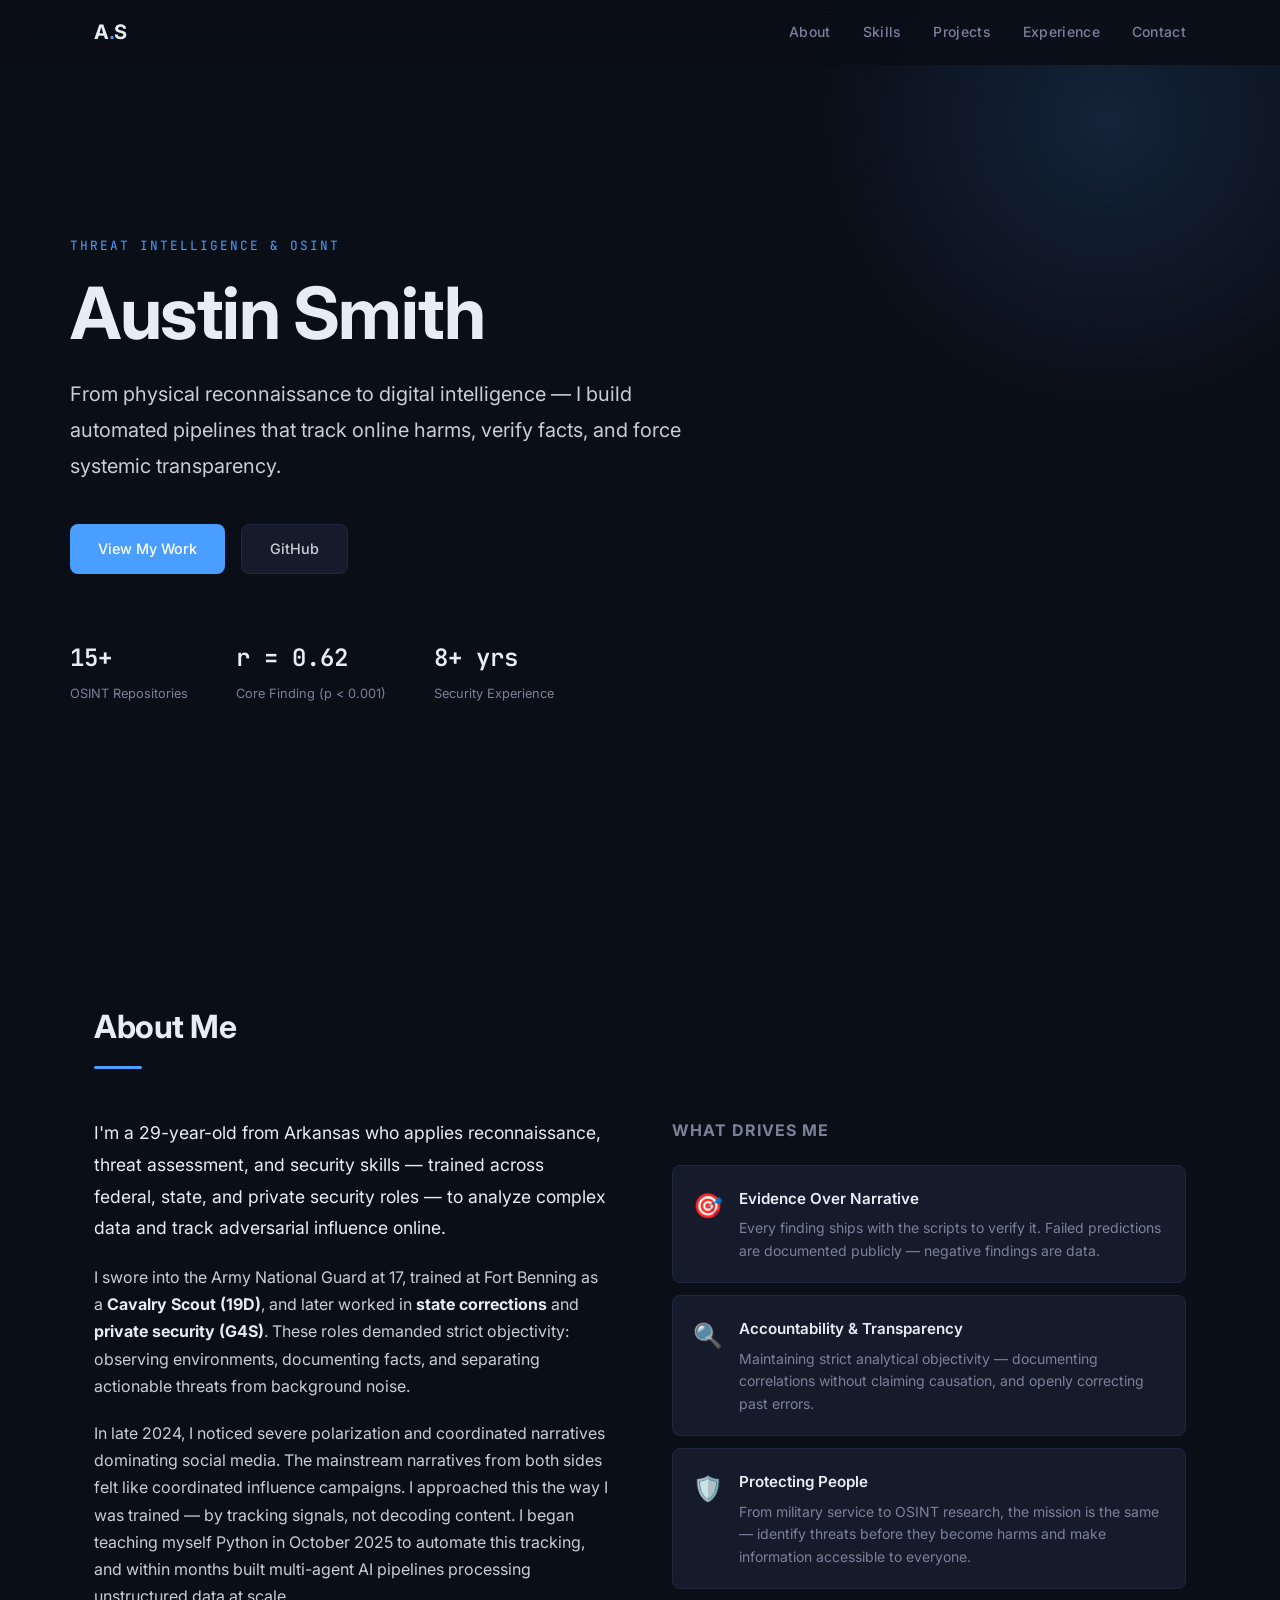
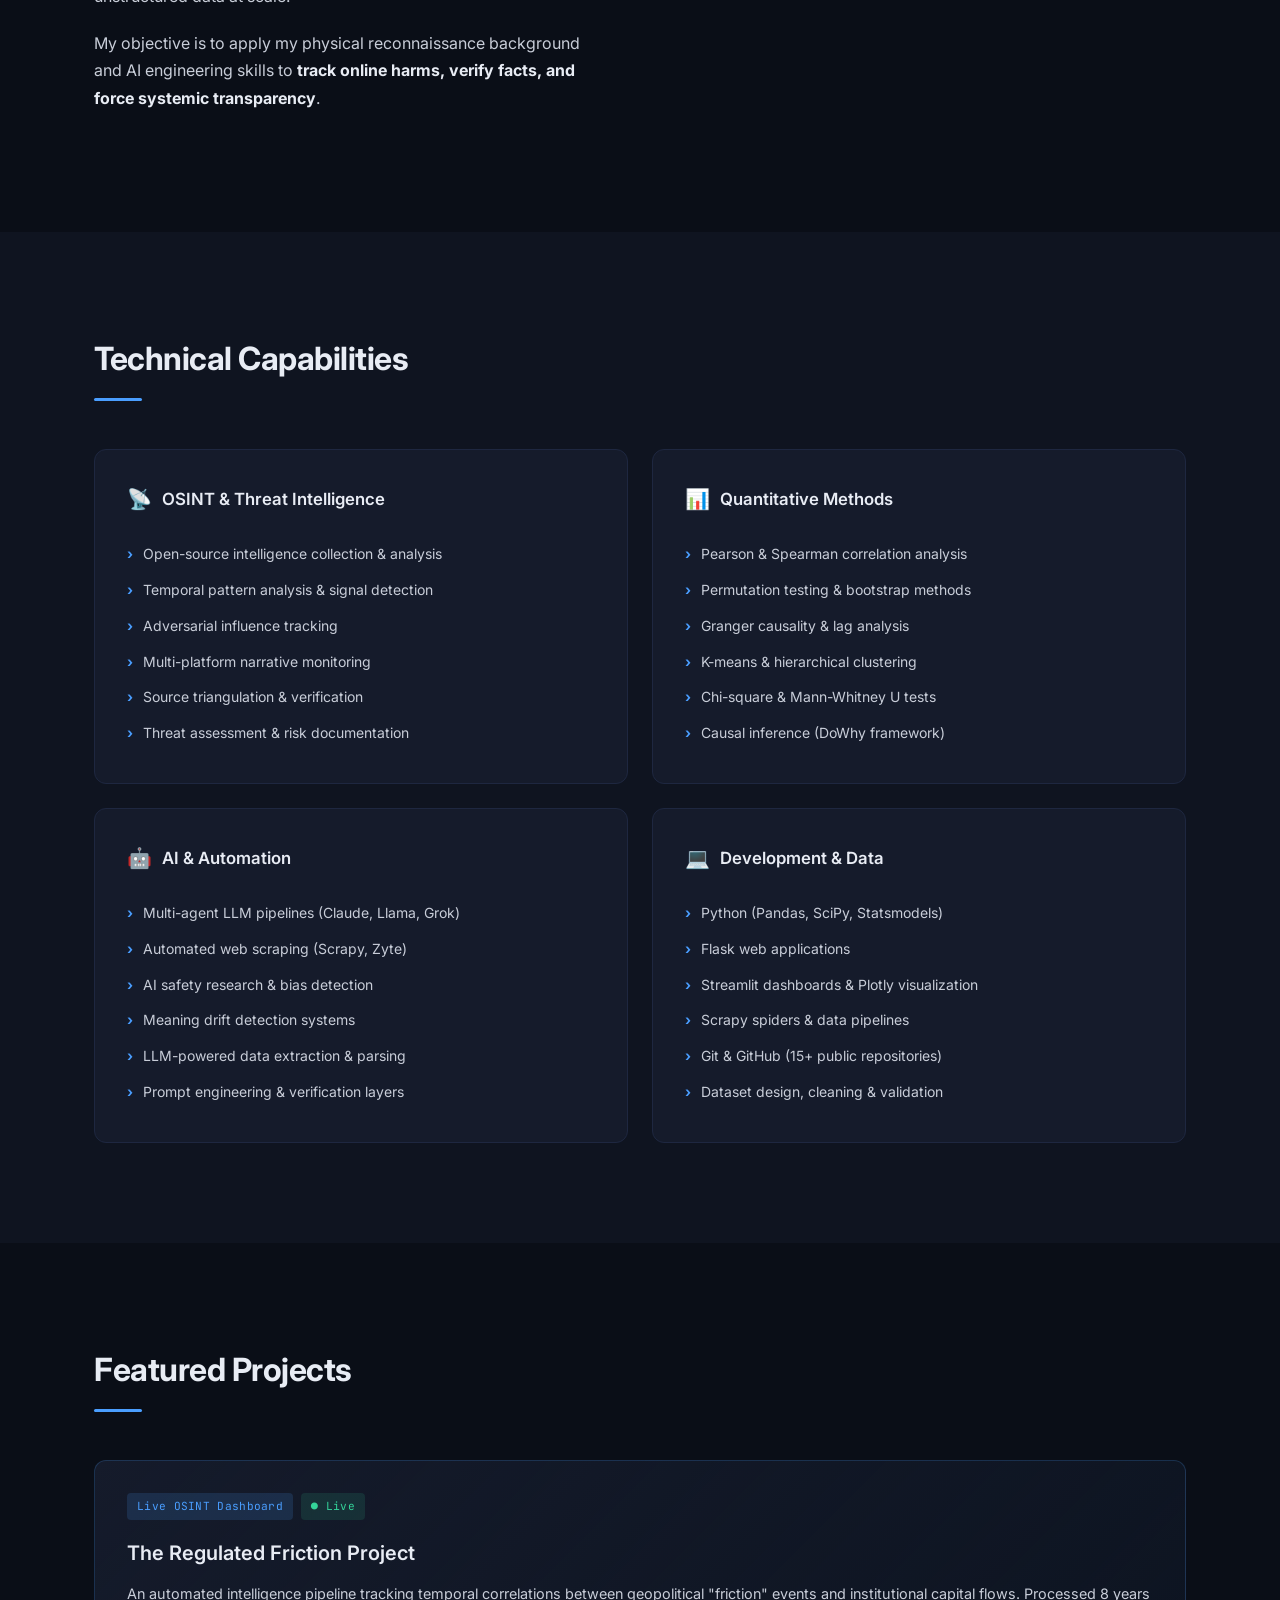
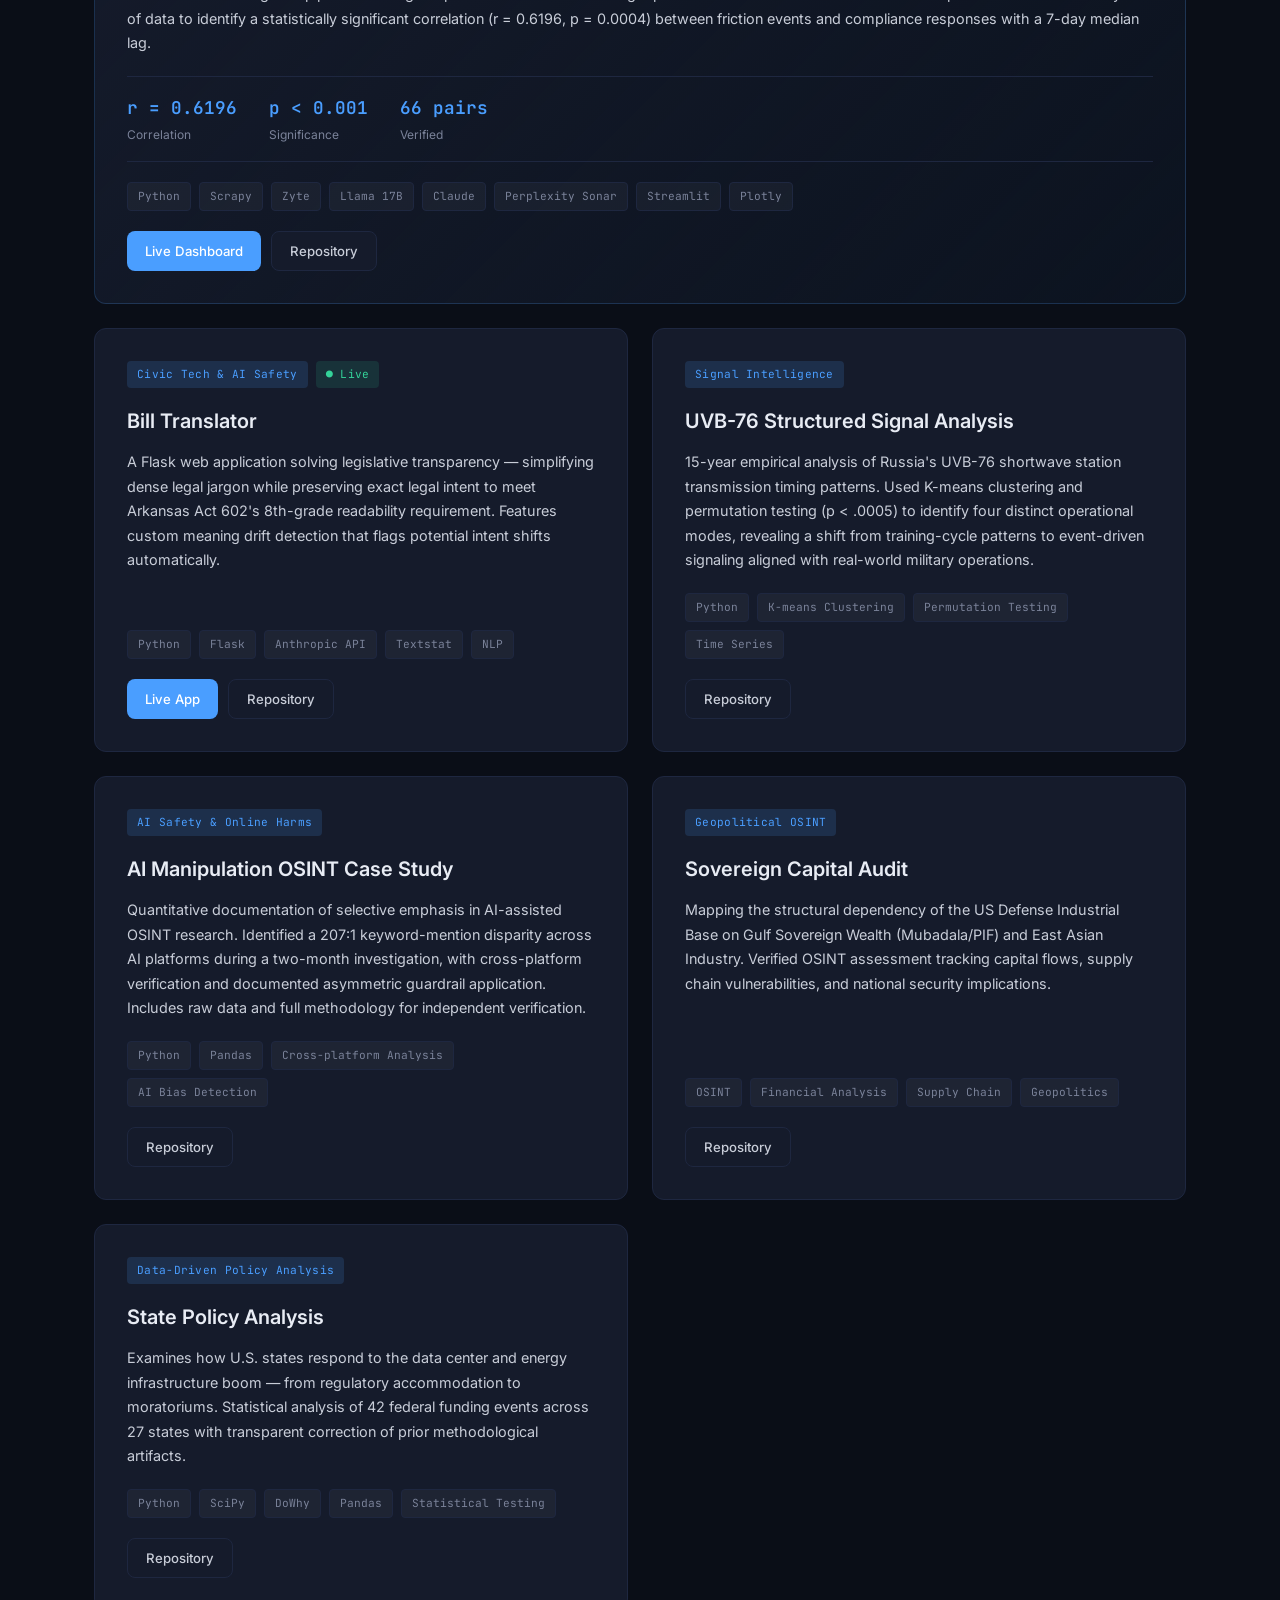
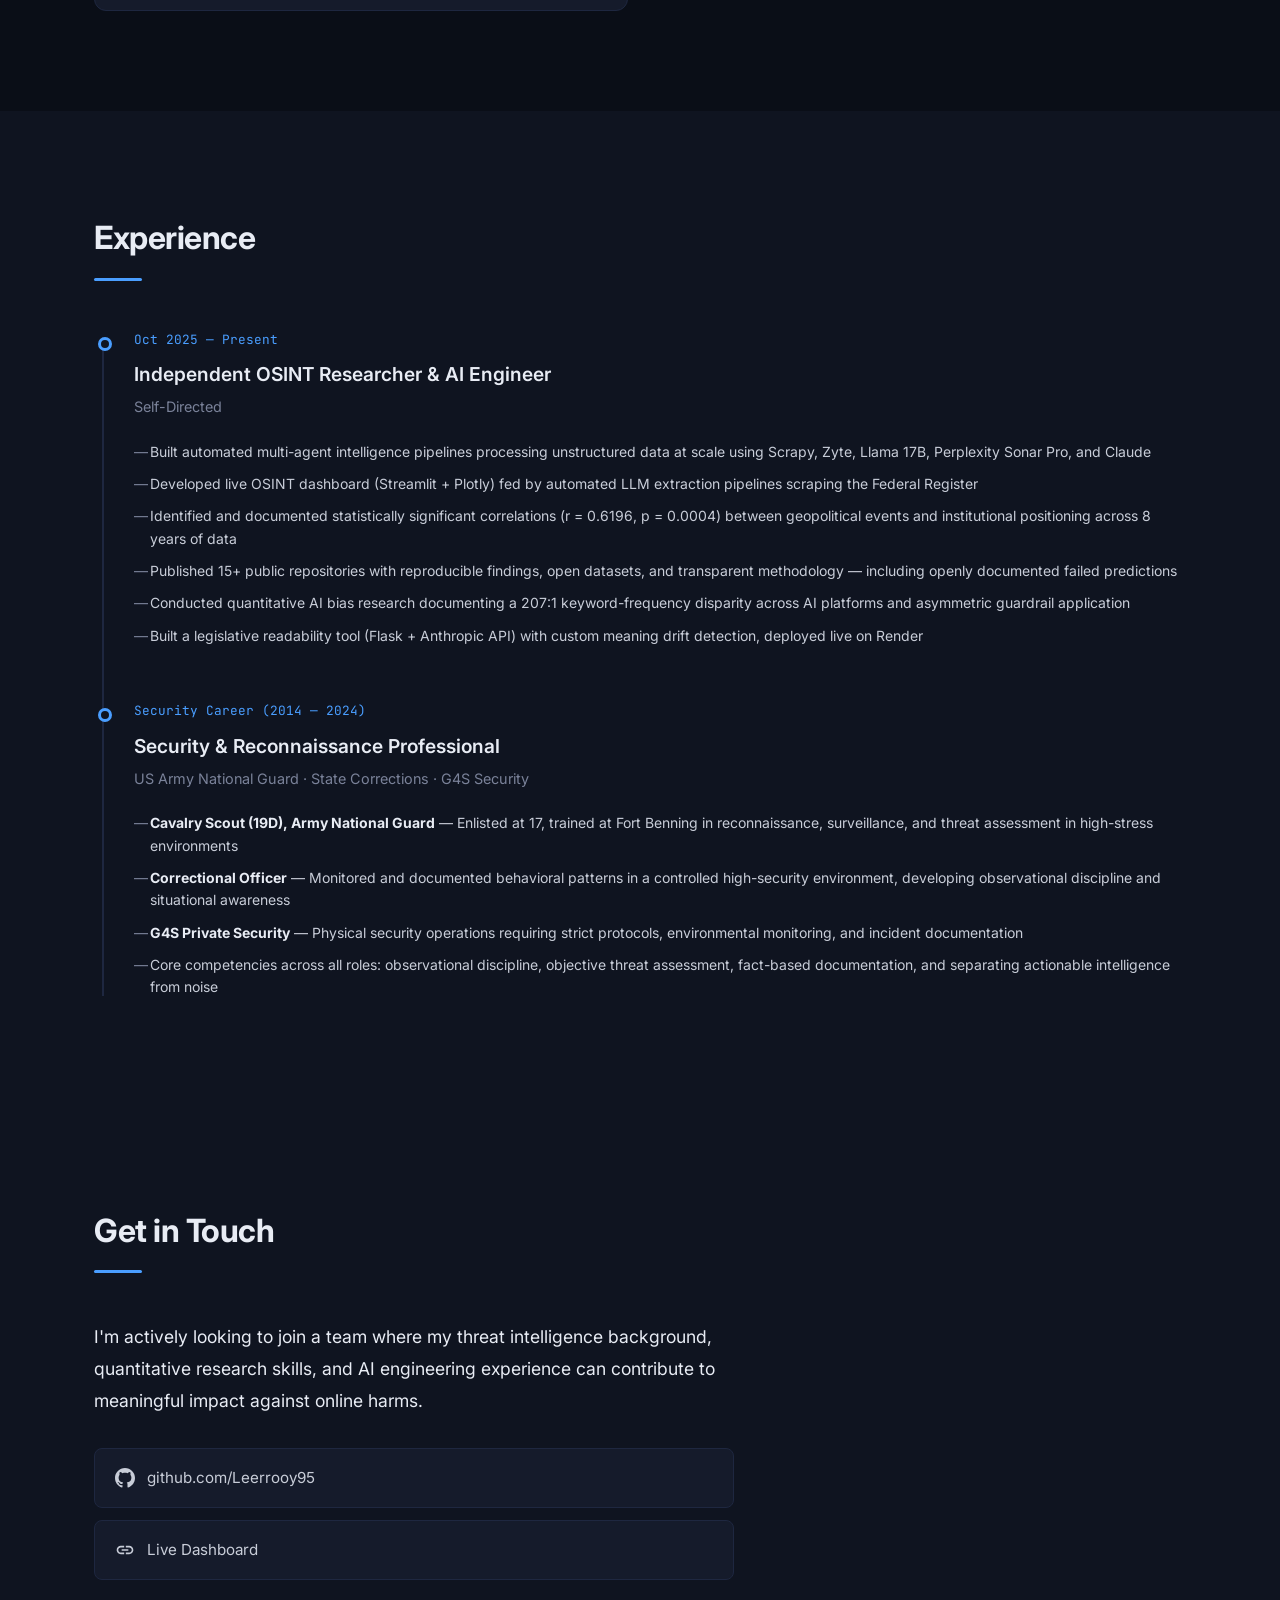
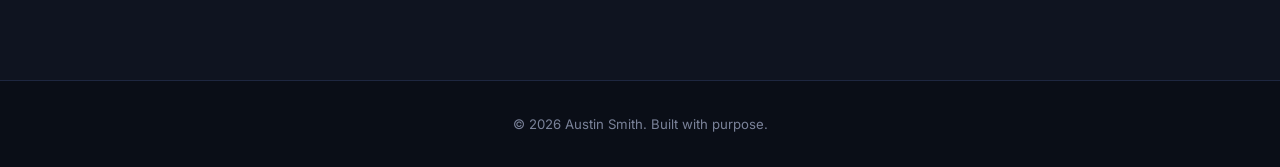
==== commit 7e26732d: "Remove all Moonshot references from portfolio Co-authored-by: Leerrooy95 <241073079+Leerrooy95@users" ====
--- a/index.html
+++ b/index.html
@@ -340,41 +340,6 @@
         </div>
     </section>
 
-    <!-- Why Moonshot -->
-    <section class="section" id="why-moonshot">
-        <div class="container">
-            <h2 class="section-title">Why Moonshot</h2>
-            <div class="moonshot-grid">
-                <div class="moonshot-text">
-                    <p class="about-lead">
-                        Moonshot's mission — designing innovative solutions to online threats — is exactly what I've been building toward independently.
-                    </p>
-                    <p>
-                        My work over the past year has focused on the same core problems Moonshot solves: tracking online harms, detecting coordinated influence, quantifying threats with statistical rigor, and building the automated pipelines that make this work scalable. The difference is that I've been doing it alone. Moonshot offers the team, infrastructure, and institutional reach to turn these methods into impact at scale.
-                    </p>
-                    <div class="alignment-cards">
-                        <div class="alignment-card">
-                            <h4>Threat Monitoring</h4>
-                            <p>I've built temporal correlation frameworks and live dashboards that track signals across platforms — the same pattern detection that powers Moonshot's advanced threat monitoring.</p>
-                        </div>
-                        <div class="alignment-card">
-                            <h4>Quantitative Methods</h4>
-                            <p>Permutation testing, Granger causality, bootstrap methods, clustering — my work is built on the statistical rigor that Moonshot's Threat Intelligence Analyst (Quantitative Methods) role demands.</p>
-                        </div>
-                        <div class="alignment-card">
-                            <h4>Human Context</h4>
-                            <p>From a cavalry scout's observational discipline to documenting AI bias — I understand that behind every data point is a person, and behind every pattern is a real-world consequence.</p>
-                        </div>
-                        <div class="alignment-card">
-                            <h4>Accountability</h4>
-                            <p>I document failed predictions publicly. I correct methodological errors transparently. I build reproducible research that anyone can verify. This matches Moonshot's commitment to integrity and evidence-rooted work.</p>
-                        </div>
-                    </div>
-                </div>
-            </div>
-        </div>
-    </section>
-
     <!-- Contact -->
     <section class="section section-alt" id="contact">
         <div class="container">
--- a/styles.css
+++ b/styles.css
@@ -125,7 +125,8 @@
     transition: color var(--transition);
 }
 
-.nav-links a:hover {
+.nav-links a:hover,
+.nav-links a.active {
     color: var(--color-text-bright);
 }
 
@@ -617,14 +618,6 @@
     color: var(--color-text-bright);
 }
 
-/* --- Why Moonshot --- */
-.moonshot-grid {
-    max-width: 800px;
-}
-
-.moonshot-text p {
-    margin-bottom: 20px;
-}
 
 .alignment-cards {
     display: grid;
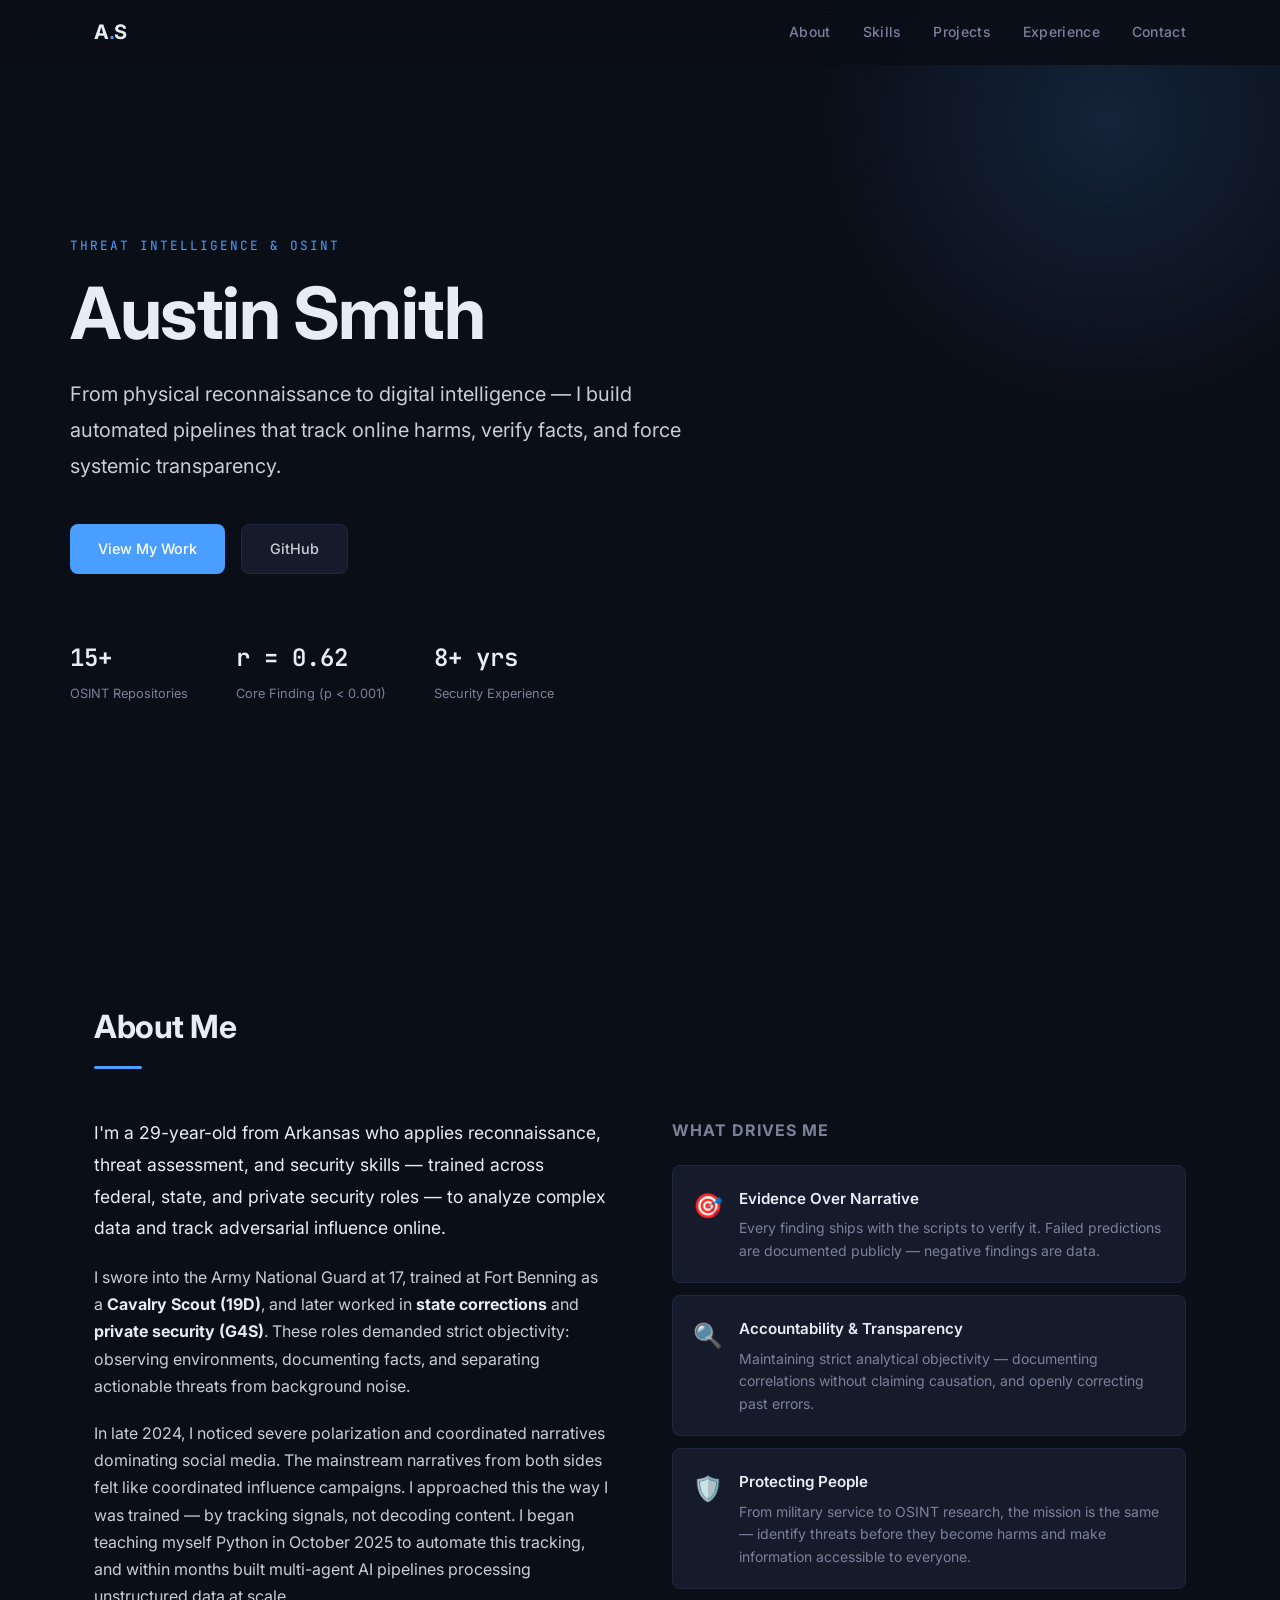
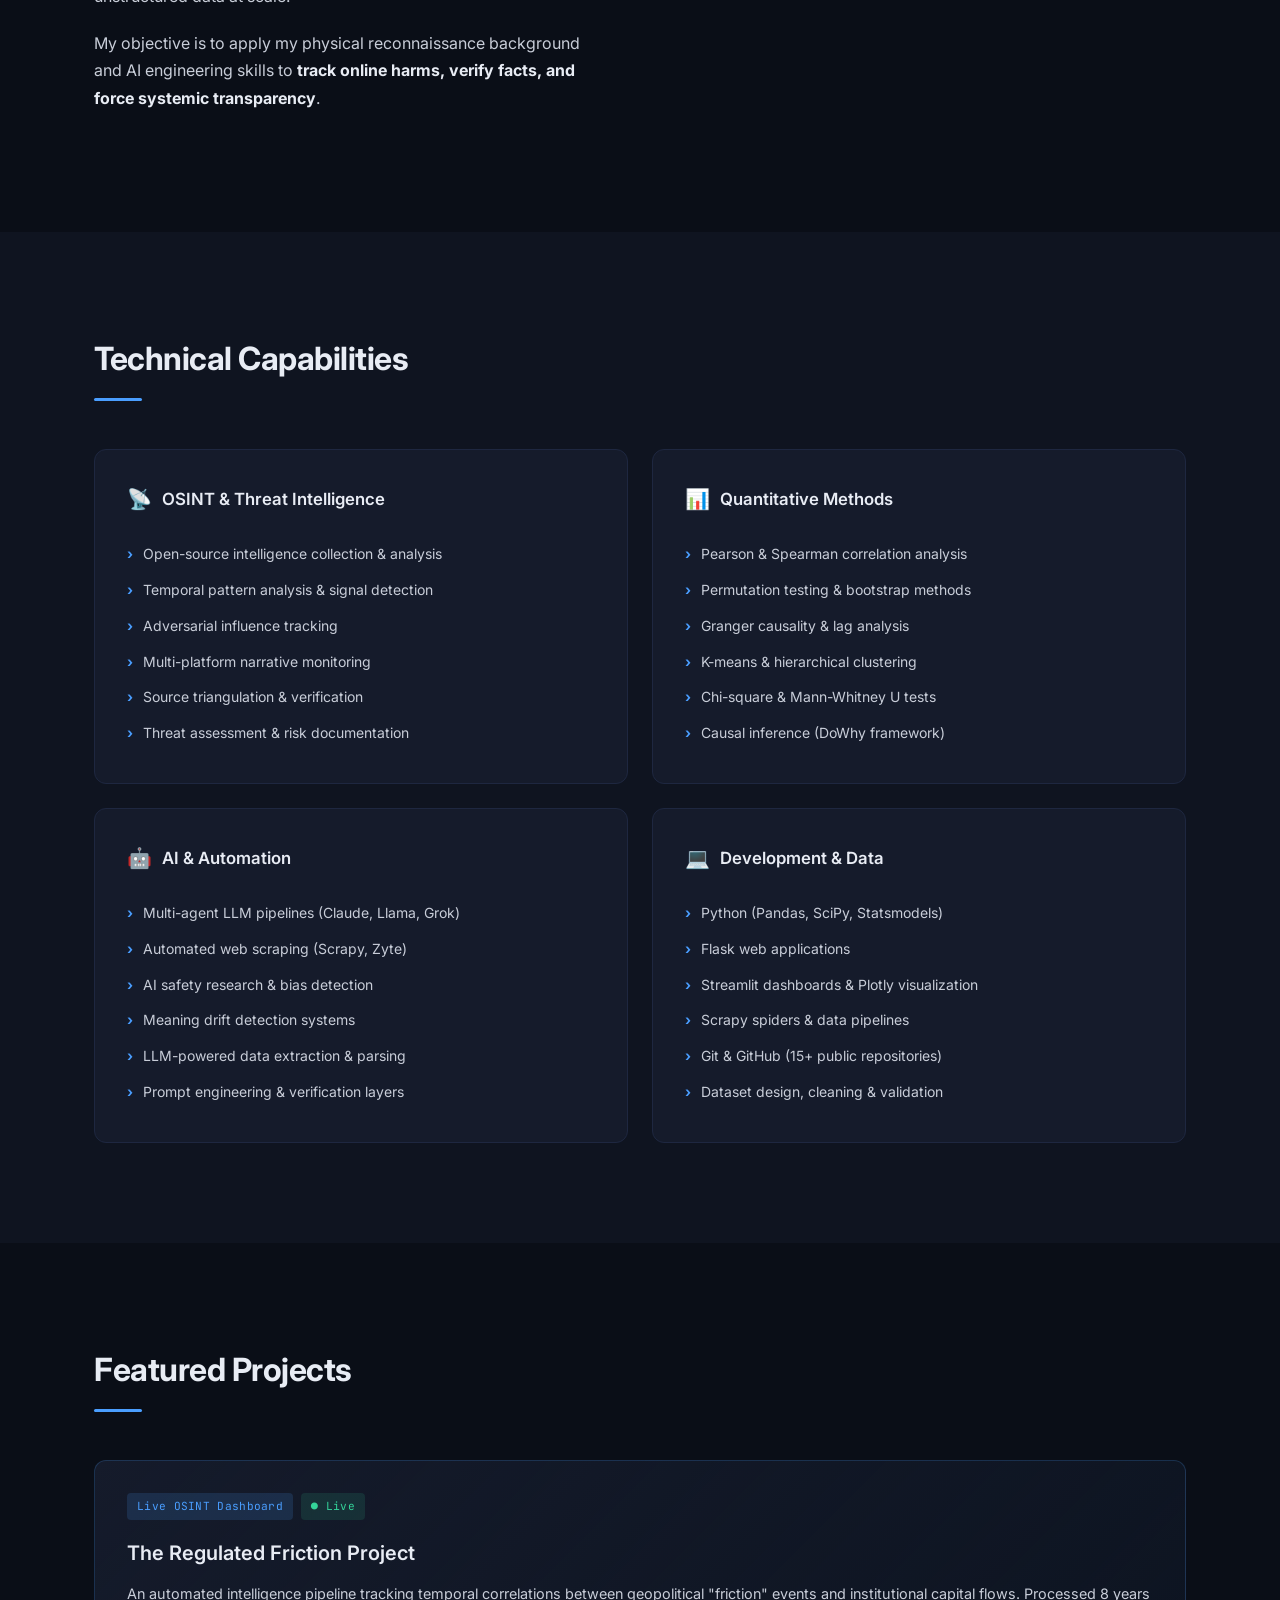
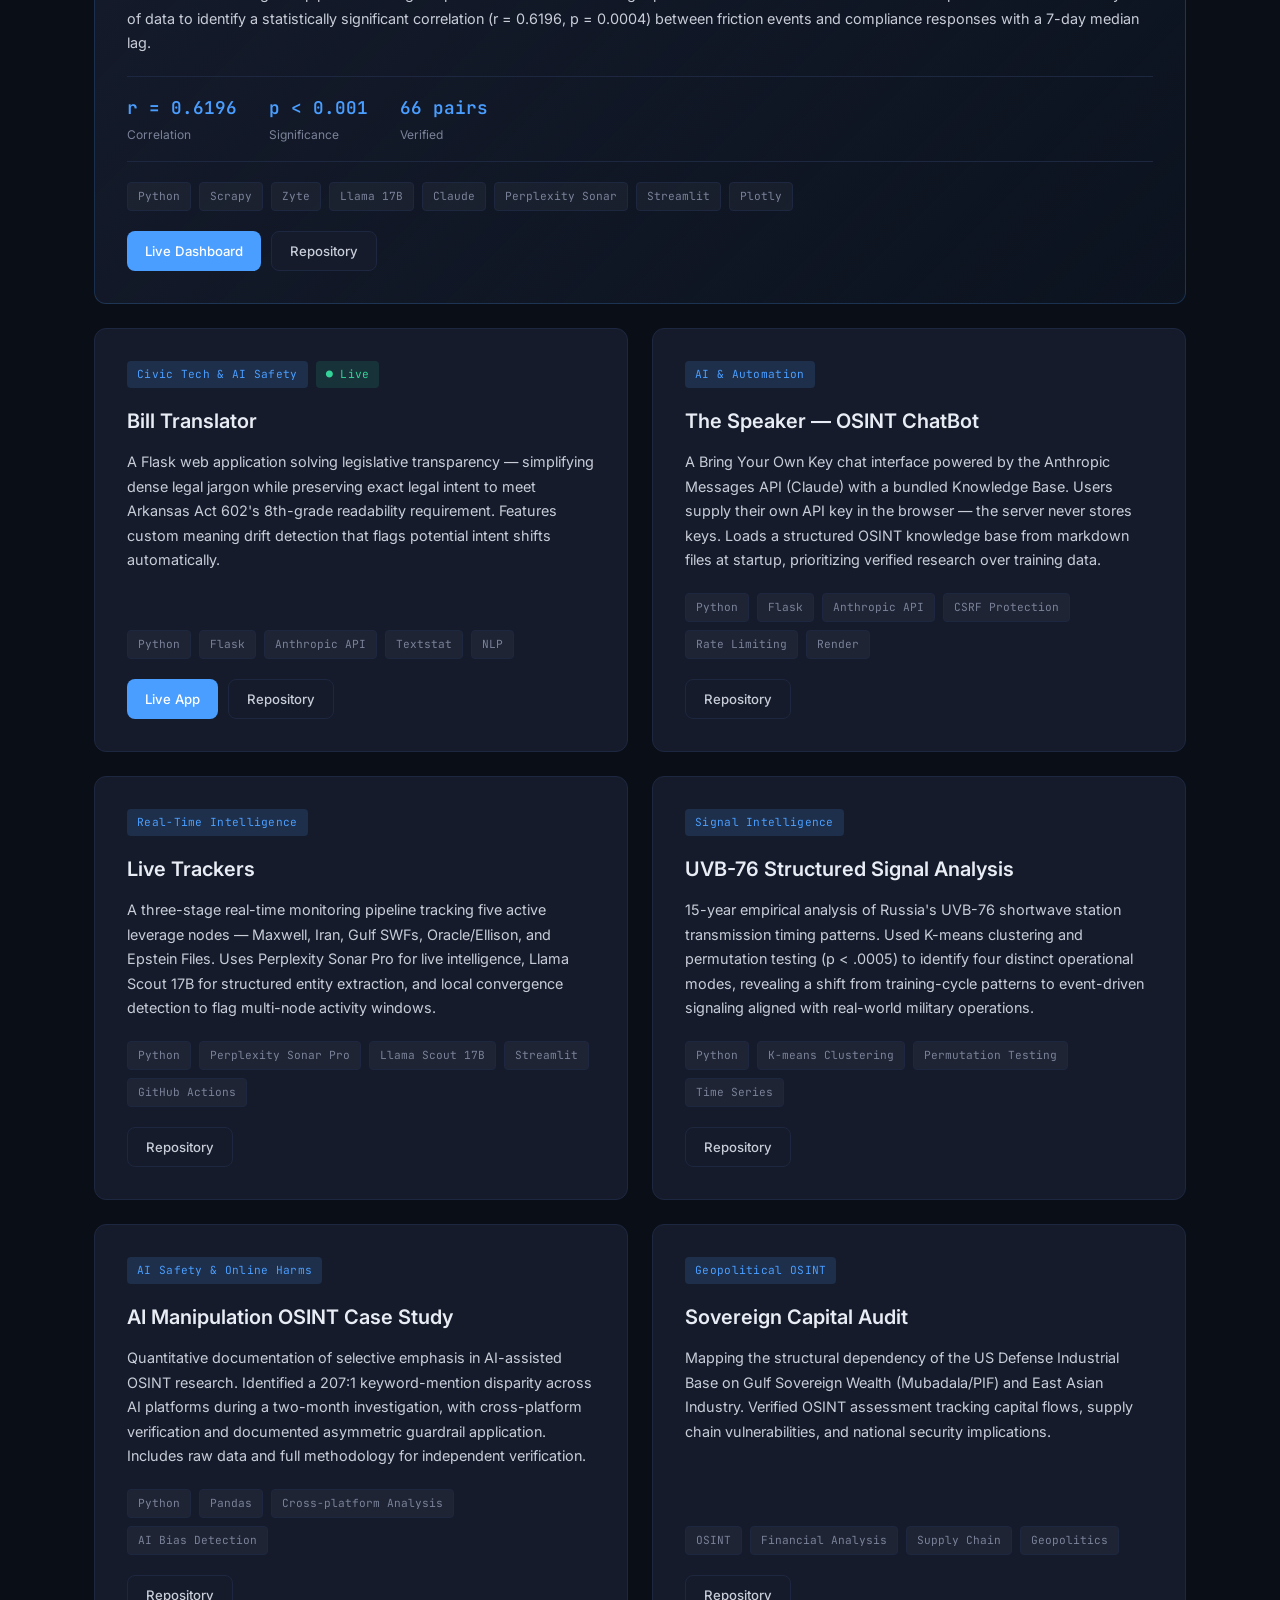
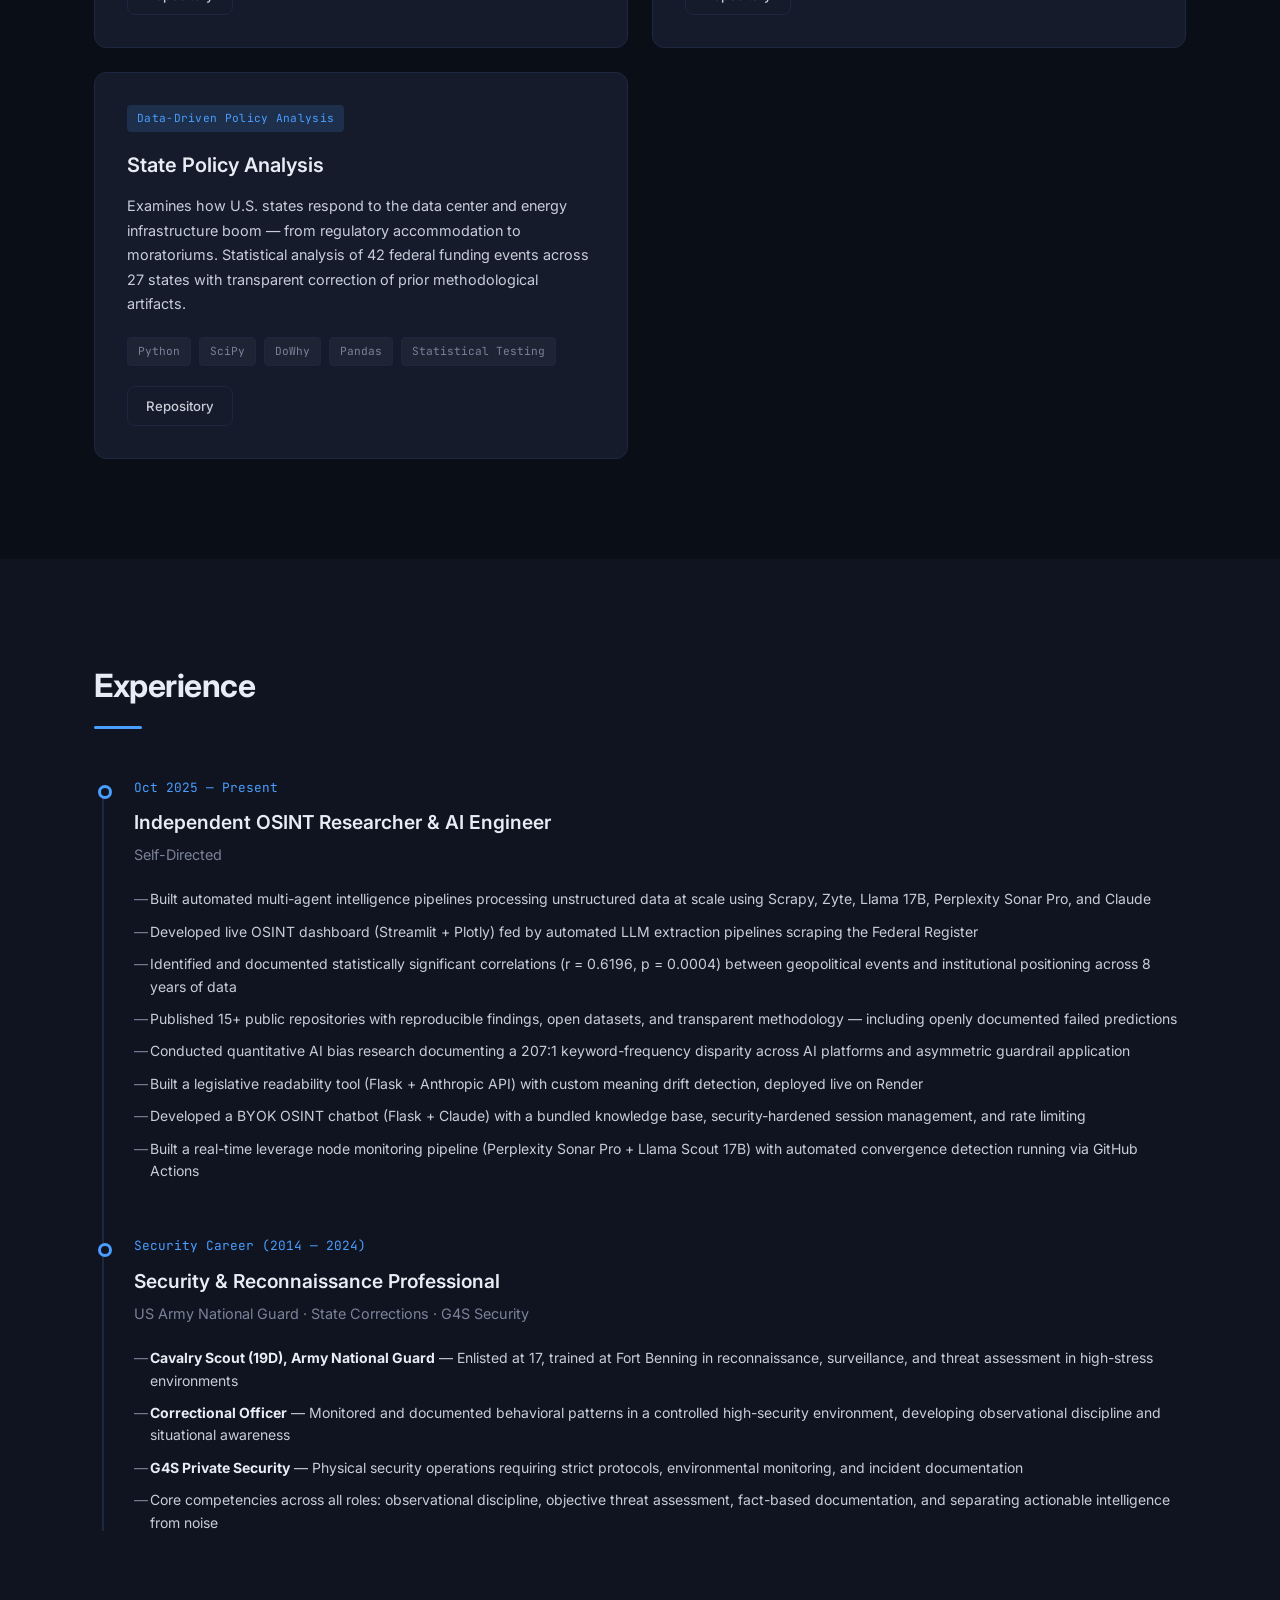
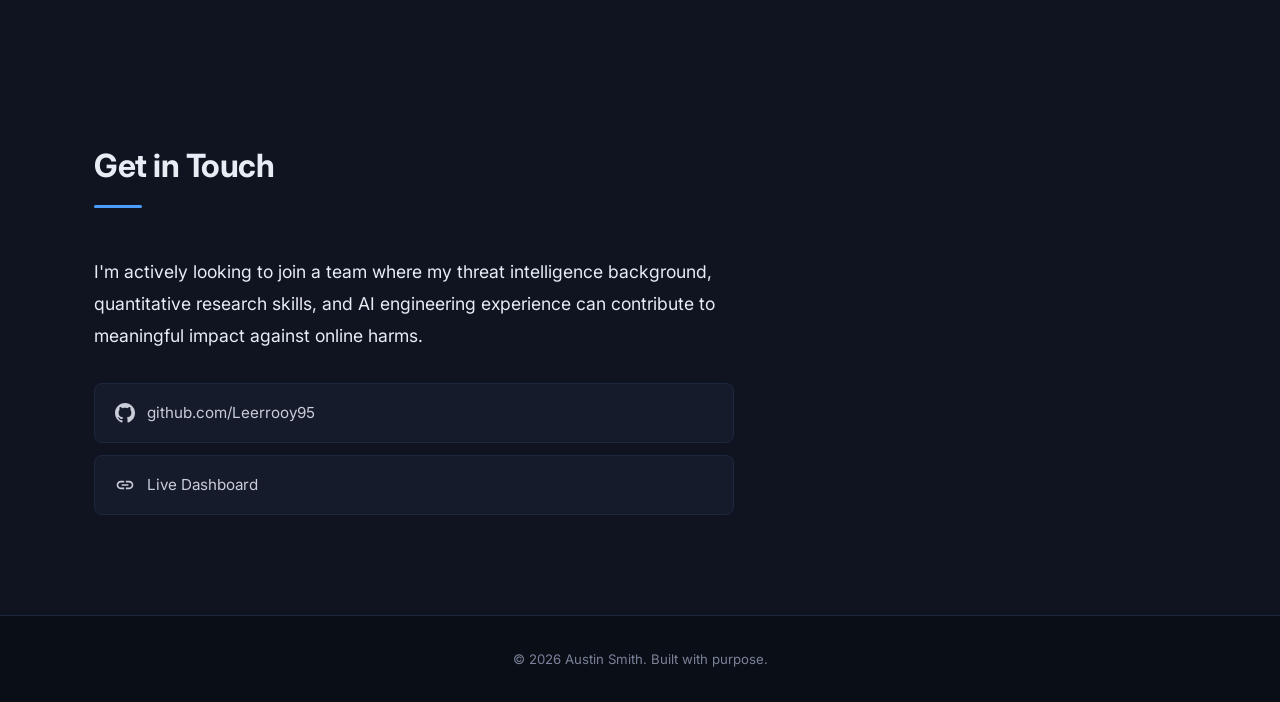
==== commit 02eff8ad: "Add OSINT ChatBot and Live Trackers project cards to portfolio Co-authored-by: Leerrooy95 <241073079" ====
--- a/index.html
+++ b/index.html
@@ -229,7 +229,41 @@
                     </div>
                 </article>
 
-                <!-- Project 3: UVB-76 -->
+                <!-- Project 3: OSINT ChatBot -->
+                <article class="project-card">
+                    <div class="project-header">
+                        <span class="project-tag">AI &amp; Automation</span>
+                    </div>
+                    <h3 class="project-title">The Speaker — OSINT ChatBot</h3>
+                    <p class="project-desc">
+                        A Bring Your Own Key chat interface powered by the Anthropic Messages API (Claude) with a bundled Knowledge Base. Users supply their own API key in the browser — the server never stores keys. Loads a structured OSINT knowledge base from markdown files at startup, prioritizing verified research over training data.
+                    </p>
+                    <div class="project-stack">
+                        <span>Python</span><span>Flask</span><span>Anthropic API</span><span>CSRF Protection</span><span>Rate Limiting</span><span>Render</span>
+                    </div>
+                    <div class="project-links">
+                        <a href="https://github.com/Leerrooy95/OSINT_ChatBot" class="btn btn-sm btn-secondary" target="_blank" rel="noopener noreferrer">Repository</a>
+                    </div>
+                </article>
+
+                <!-- Project 4: Live Trackers -->
+                <article class="project-card">
+                    <div class="project-header">
+                        <span class="project-tag">Real-Time Intelligence</span>
+                    </div>
+                    <h3 class="project-title">Live Trackers</h3>
+                    <p class="project-desc">
+                        A three-stage real-time monitoring pipeline tracking five active leverage nodes — Maxwell, Iran, Gulf SWFs, Oracle/Ellison, and Epstein Files. Uses Perplexity Sonar Pro for live intelligence, Llama Scout 17B for structured entity extraction, and local convergence detection to flag multi-node activity windows.
+                    </p>
+                    <div class="project-stack">
+                        <span>Python</span><span>Perplexity Sonar Pro</span><span>Llama Scout 17B</span><span>Streamlit</span><span>GitHub Actions</span>
+                    </div>
+                    <div class="project-links">
+                        <a href="https://github.com/Leerrooy95/Live_Trackers" class="btn btn-sm btn-secondary" target="_blank" rel="noopener noreferrer">Repository</a>
+                    </div>
+                </article>
+
+                <!-- Project 5: UVB-76 -->
                 <article class="project-card">
                     <div class="project-header">
                         <span class="project-tag">Signal Intelligence</span>
@@ -246,7 +280,7 @@
                     </div>
                 </article>
 
-                <!-- Project 4: AI Manipulation -->
+                <!-- Project 6: AI Manipulation -->
                 <article class="project-card">
                     <div class="project-header">
                         <span class="project-tag">AI Safety &amp; Online Harms</span>
@@ -263,7 +297,7 @@
                     </div>
                 </article>
 
-                <!-- Project 5: Sovereign Capital Audit -->
+                <!-- Project 7: Sovereign Capital Audit -->
                 <article class="project-card">
                     <div class="project-header">
                         <span class="project-tag">Geopolitical OSINT</span>
@@ -280,7 +314,7 @@
                     </div>
                 </article>
 
-                <!-- Project 6: State Policy Analysis -->
+                <!-- Project 8: State Policy Analysis -->
                 <article class="project-card">
                     <div class="project-header">
                         <span class="project-tag">Data-Driven Policy Analysis</span>
@@ -319,6 +353,8 @@
                             <li>Published 15+ public repositories with reproducible findings, open datasets, and transparent methodology — including openly documented failed predictions</li>
                             <li>Conducted quantitative AI bias research documenting a 207:1 keyword-frequency disparity across AI platforms and asymmetric guardrail application</li>
                             <li>Built a legislative readability tool (Flask + Anthropic API) with custom meaning drift detection, deployed live on Render</li>
+                            <li>Developed a BYOK OSINT chatbot (Flask + Claude) with a bundled knowledge base, security-hardened session management, and rate limiting</li>
+                            <li>Built a real-time leverage node monitoring pipeline (Perplexity Sonar Pro + Llama Scout 17B) with automated convergence detection running via GitHub Actions</li>
                         </ul>
                     </div>
                 </div>
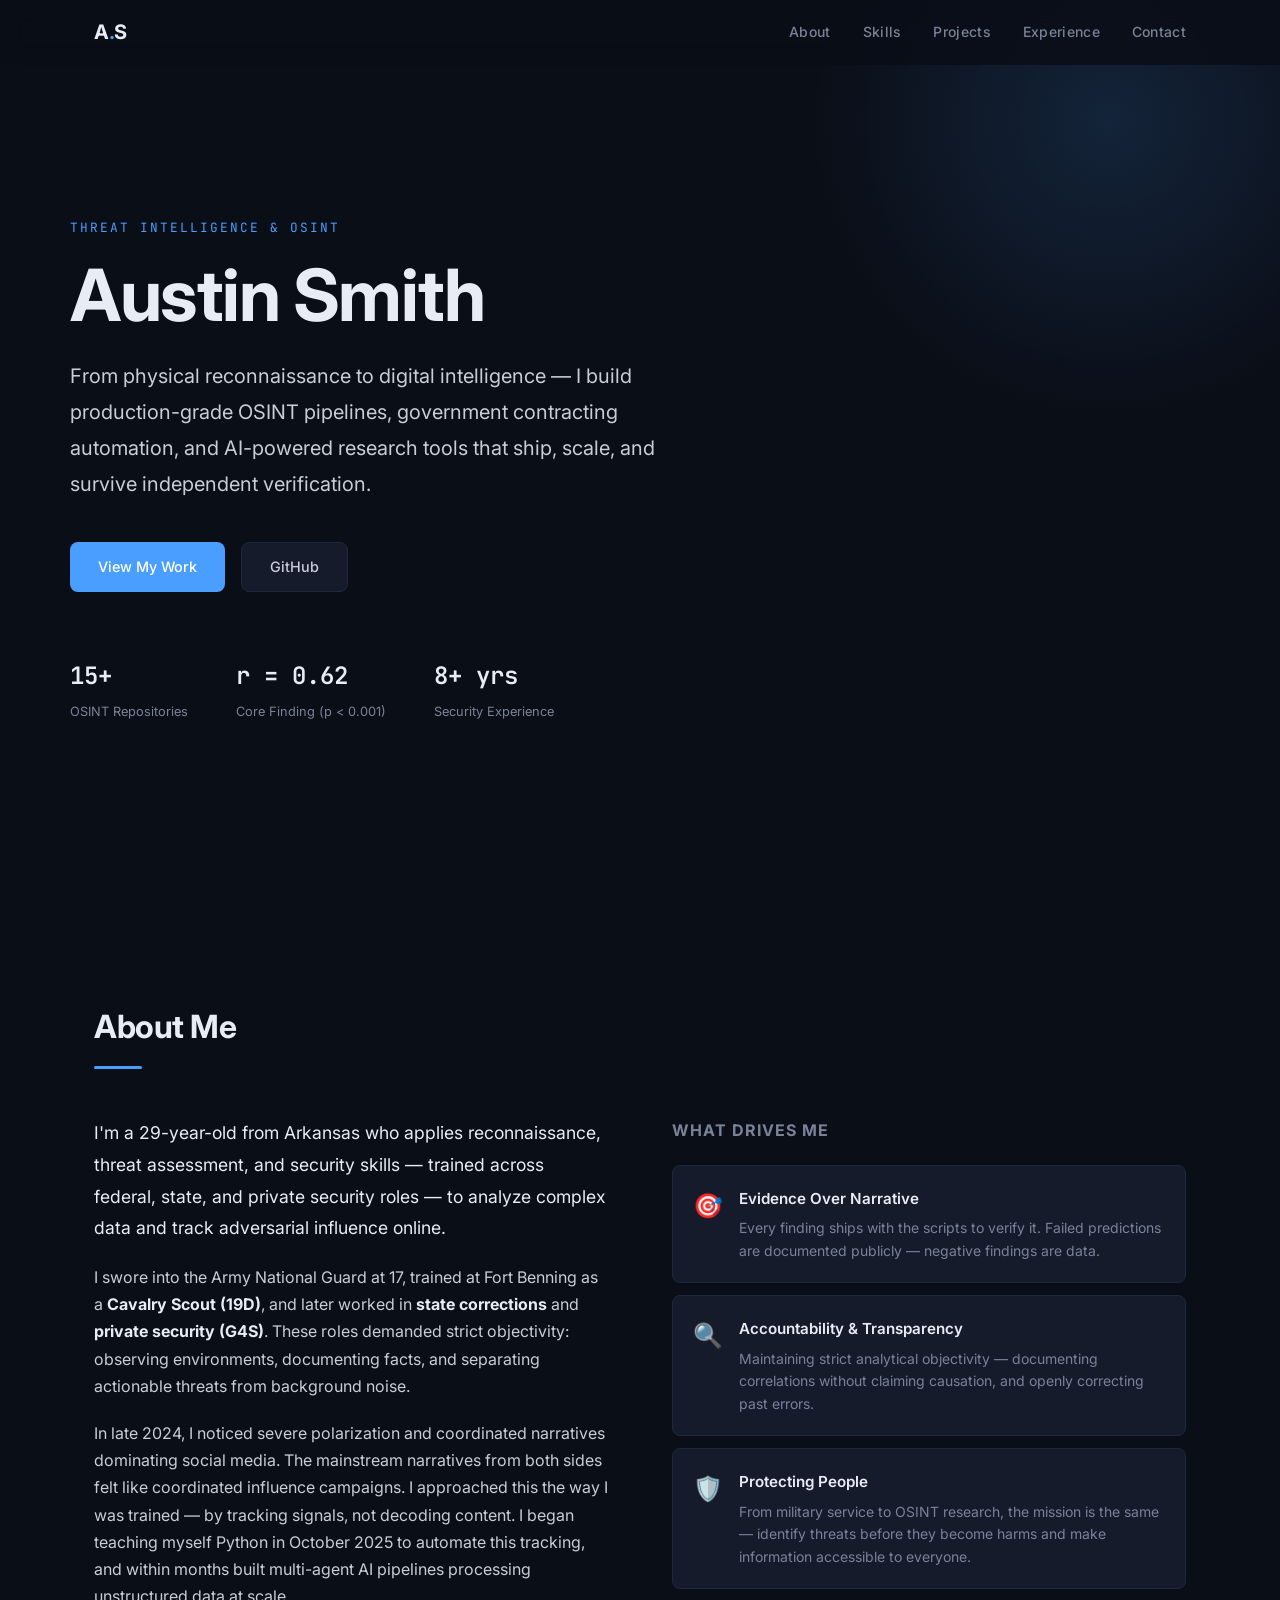
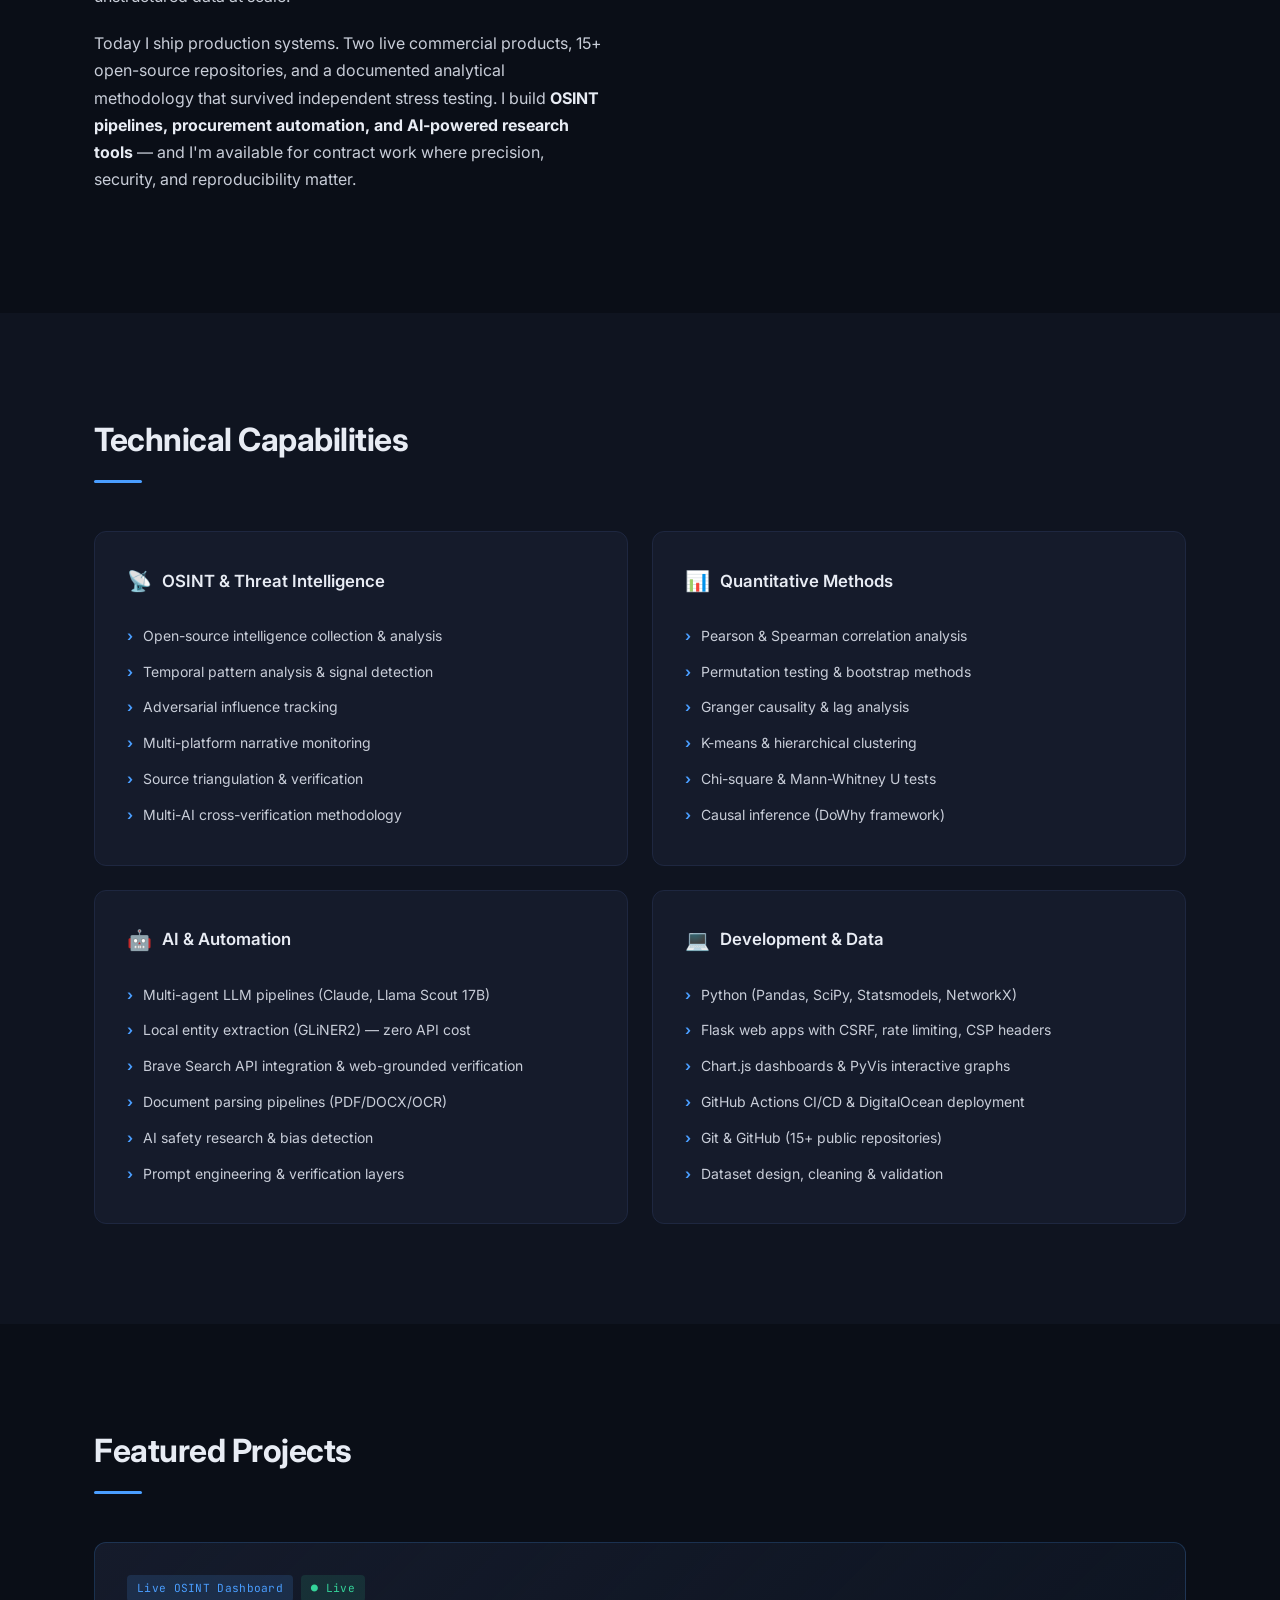
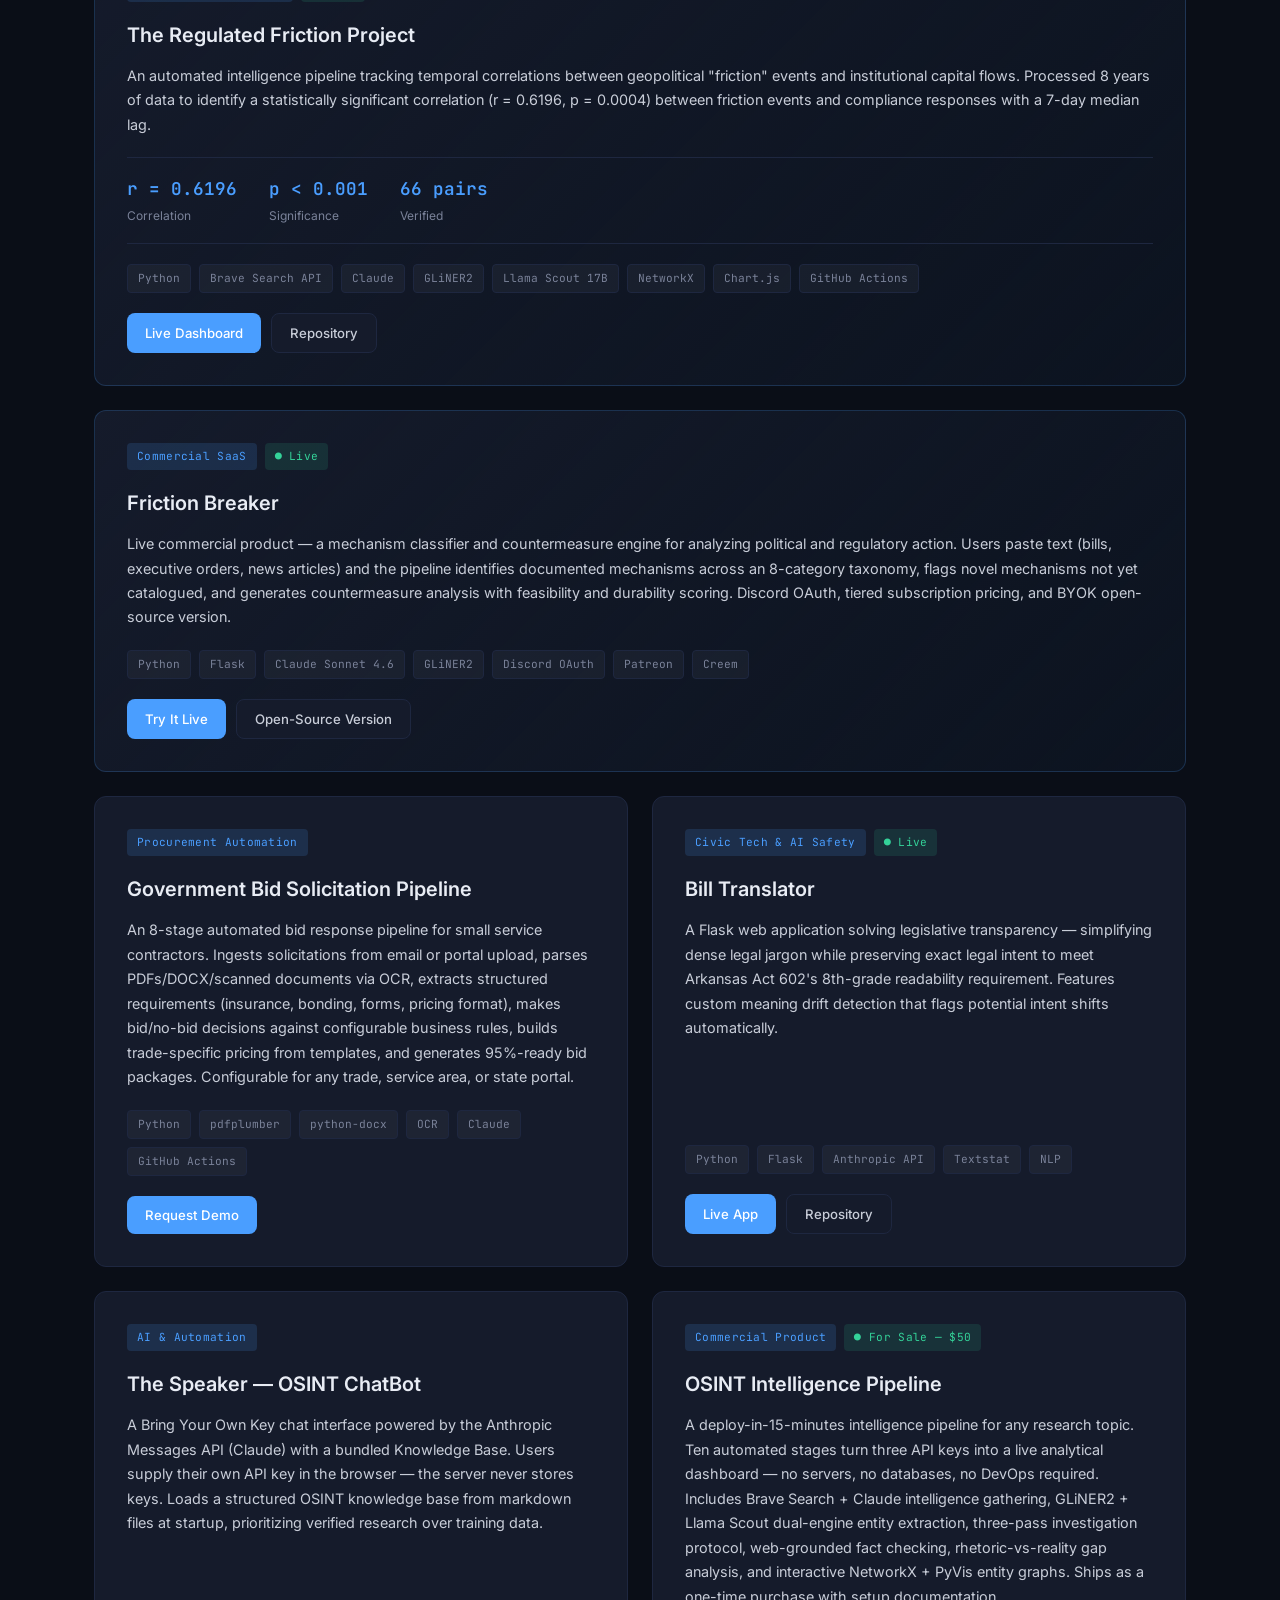
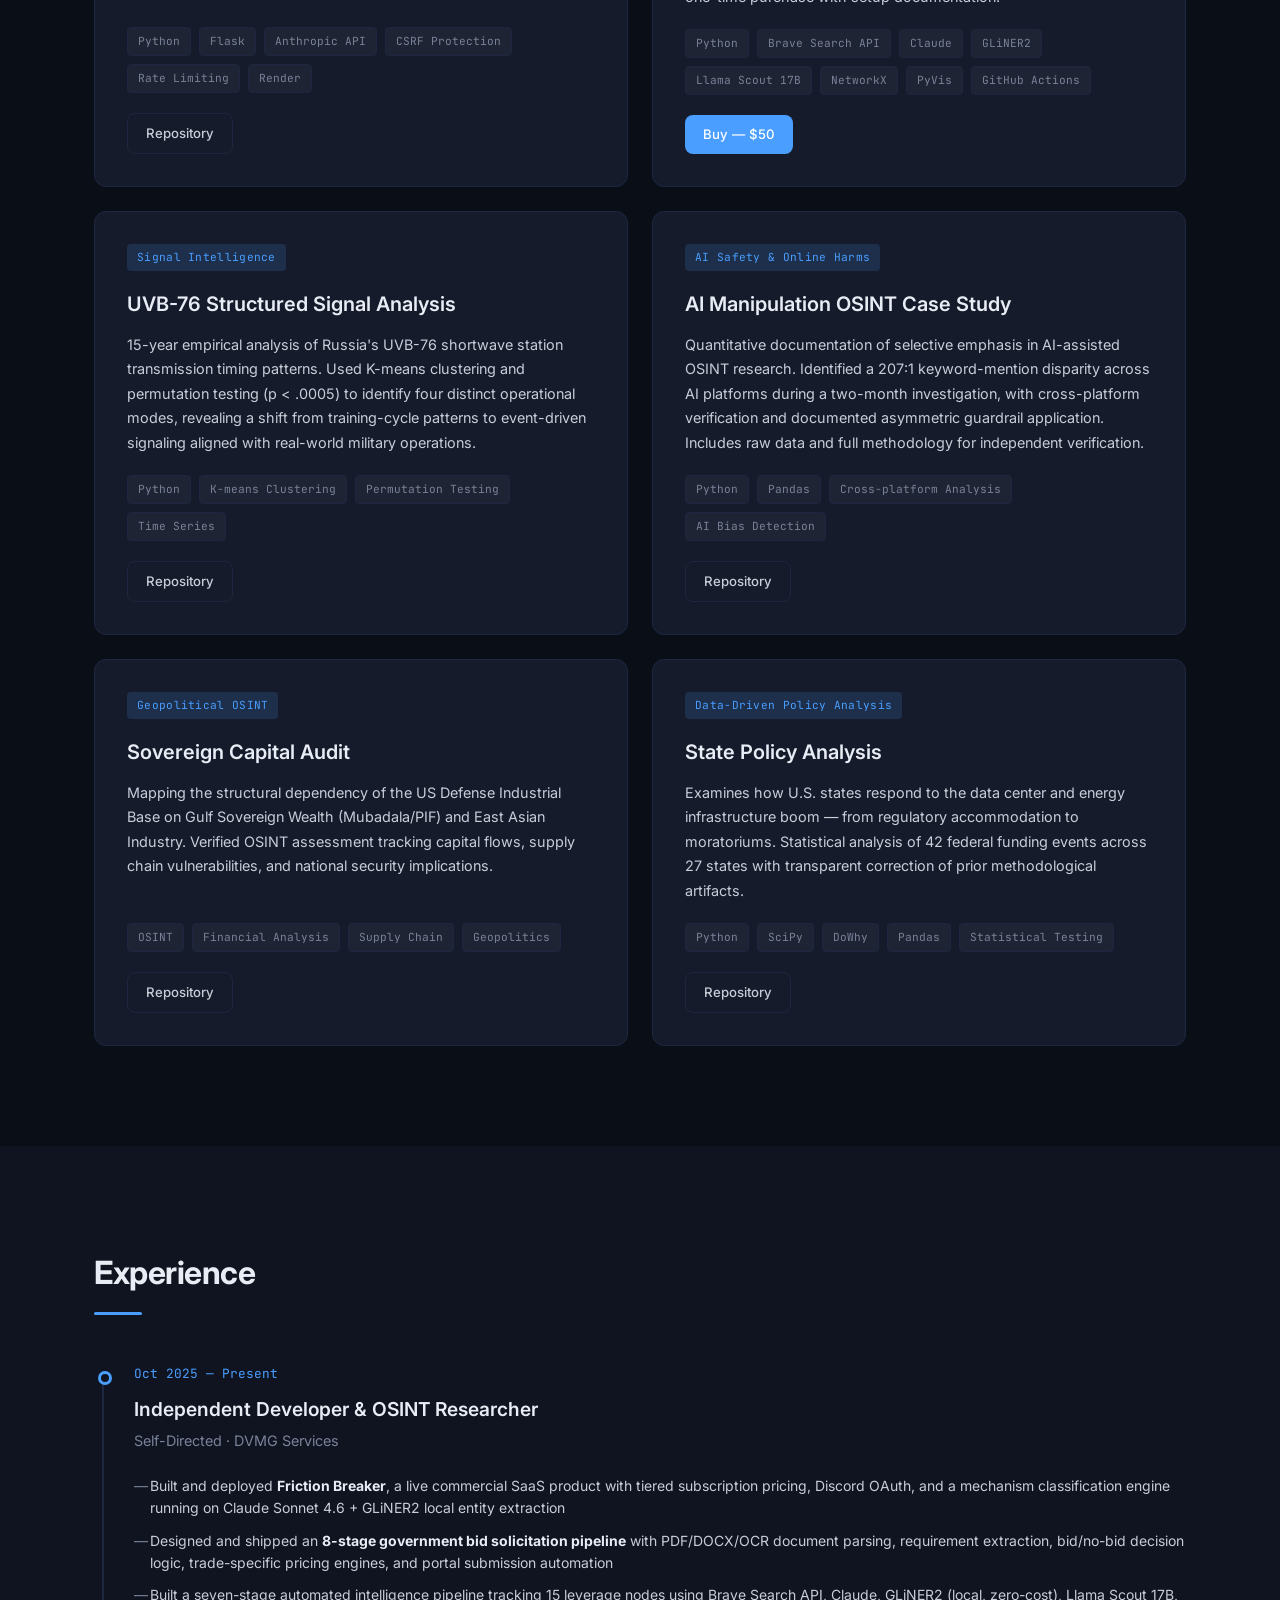
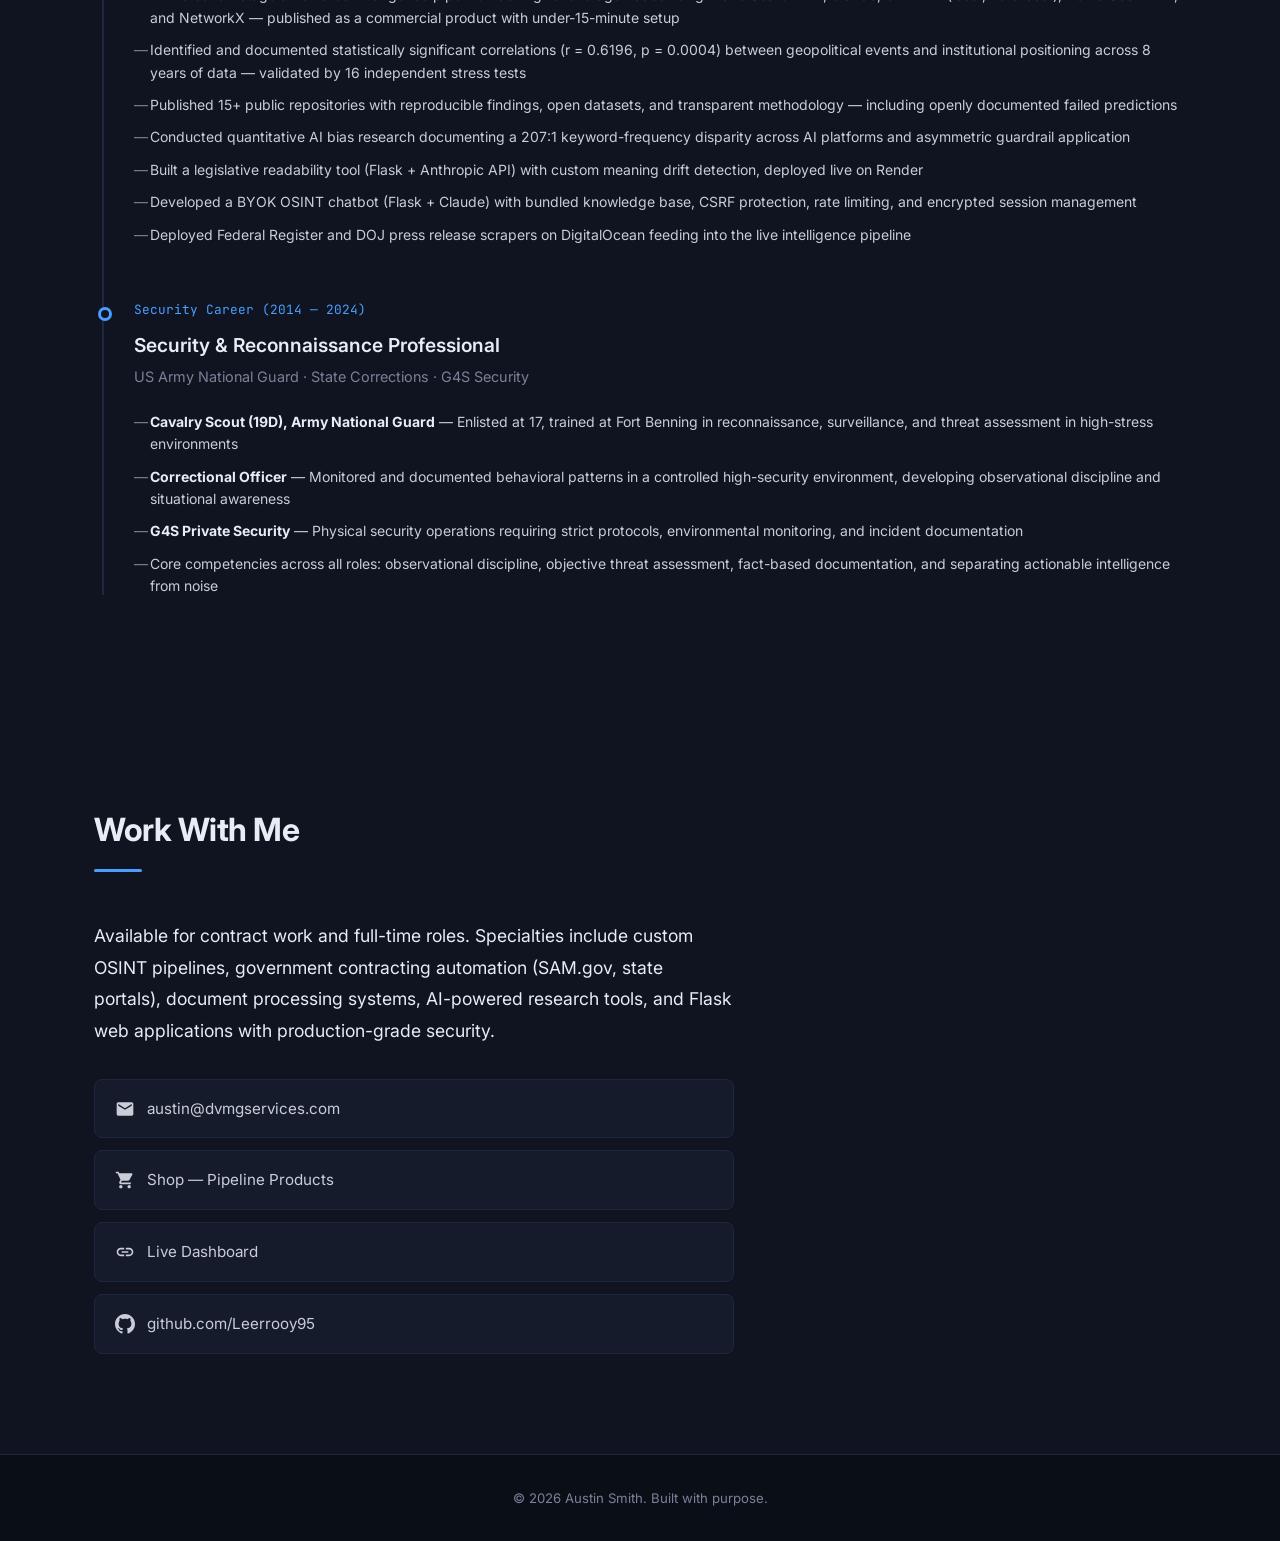
==== commit 4393b15e: "Add files via upload" ====
--- a/index.html
+++ b/index.html
@@ -35,7 +35,7 @@
             <p class="hero-label">Threat Intelligence &amp; OSINT</p>
             <h1 class="hero-title">Austin Smith</h1>
             <p class="hero-subtitle">
-                From physical reconnaissance to digital intelligence — I build automated pipelines that track online harms, verify facts, and force systemic transparency.
+                From physical reconnaissance to digital intelligence — I build production-grade OSINT pipelines, government contracting automation, and AI-powered research tools that ship, scale, and survive independent verification.
             </p>
             <div class="hero-actions">
                 <a href="#projects" class="btn btn-primary">View My Work</a>
@@ -75,7 +75,7 @@
                         In late 2024, I noticed severe polarization and coordinated narratives dominating social media. The mainstream narratives from both sides felt like coordinated influence campaigns. I approached this the way I was trained — by tracking signals, not decoding content. I began teaching myself Python in October 2025 to automate this tracking, and within months built multi-agent AI pipelines processing unstructured data at scale.
                     </p>
                     <p>
-                        My objective is to apply my physical reconnaissance background and AI engineering skills to <strong>track online harms, verify facts, and force systemic transparency</strong>.
+                        Today I ship production systems. Two live commercial products, 15+ open-source repositories, and a documented analytical methodology that survived independent stress testing. I build <strong>OSINT pipelines, procurement automation, and AI-powered research tools</strong> — and I'm available for contract work where precision, security, and reproducibility matter.
                     </p>
                 </div>
                 <div class="about-values">
@@ -122,7 +122,7 @@
                         <li>Adversarial influence tracking</li>
                         <li>Multi-platform narrative monitoring</li>
                         <li>Source triangulation &amp; verification</li>
-                        <li>Threat assessment &amp; risk documentation</li>
+                        <li>Multi-AI cross-verification methodology</li>
                     </ul>
                 </div>
                 <div class="skill-group">
@@ -145,11 +145,11 @@
                         AI &amp; Automation
                     </h3>
                     <ul class="skill-list">
-                        <li>Multi-agent LLM pipelines (Claude, Llama, Grok)</li>
-                        <li>Automated web scraping (Scrapy, Zyte)</li>
+                        <li>Multi-agent LLM pipelines (Claude, Llama Scout 17B)</li>
+                        <li>Local entity extraction (GLiNER2) — zero API cost</li>
+                        <li>Brave Search API integration &amp; web-grounded verification</li>
+                        <li>Document parsing pipelines (PDF/DOCX/OCR)</li>
                         <li>AI safety research &amp; bias detection</li>
-                        <li>Meaning drift detection systems</li>
-                        <li>LLM-powered data extraction &amp; parsing</li>
                         <li>Prompt engineering &amp; verification layers</li>
                     </ul>
                 </div>
@@ -159,10 +159,10 @@
                         Development &amp; Data
                     </h3>
                     <ul class="skill-list">
-                        <li>Python (Pandas, SciPy, Statsmodels)</li>
-                        <li>Flask web applications</li>
-                        <li>Streamlit dashboards &amp; Plotly visualization</li>
-                        <li>Scrapy spiders &amp; data pipelines</li>
+                        <li>Python (Pandas, SciPy, Statsmodels, NetworkX)</li>
+                        <li>Flask web apps with CSRF, rate limiting, CSP headers</li>
+                        <li>Chart.js dashboards &amp; PyVis interactive graphs</li>
+                        <li>GitHub Actions CI/CD &amp; DigitalOcean deployment</li>
                         <li>Git &amp; GitHub (15+ public repositories)</li>
                         <li>Dataset design, cleaning &amp; validation</li>
                     </ul>
@@ -202,11 +202,47 @@
                         </div>
                     </div>
                     <div class="project-stack">
-                        <span>Python</span><span>Scrapy</span><span>Zyte</span><span>Llama 17B</span><span>Claude</span><span>Perplexity Sonar</span><span>Streamlit</span><span>Plotly</span>
-                    </div>
-                    <div class="project-links">
-                        <a href="https://regulatedfriction.streamlit.app" class="btn btn-sm btn-primary" target="_blank" rel="noopener noreferrer">Live Dashboard</a>
+                        <span>Python</span><span>Brave Search API</span><span>Claude</span><span>GLiNER2</span><span>Llama Scout 17B</span><span>NetworkX</span><span>Chart.js</span><span>GitHub Actions</span>
+                    </div>
+                    <div class="project-links">
+                        <a href="https://regulatedfriction.me" class="btn btn-sm btn-primary" target="_blank" rel="noopener noreferrer">Live Dashboard</a>
                         <a href="https://github.com/Leerrooy95/The_Regulated_Friction_Project" class="btn btn-sm btn-secondary" target="_blank" rel="noopener noreferrer">Repository</a>
+                    </div>
+                </article>
+
+                <!-- Project: Friction Breaker (NEW) -->
+                <article class="project-card project-featured">
+                    <div class="project-header">
+                        <span class="project-tag">Commercial SaaS</span>
+                        <span class="project-tag tag-live">● Live</span>
+                    </div>
+                    <h3 class="project-title">Friction Breaker</h3>
+                    <p class="project-desc">
+                        Live commercial product — a mechanism classifier and countermeasure engine for analyzing political and regulatory action. Users paste text (bills, executive orders, news articles) and the pipeline identifies documented mechanisms across an 8-category taxonomy, flags novel mechanisms not yet catalogued, and generates countermeasure analysis with feasibility and durability scoring. Discord OAuth, tiered subscription pricing, and BYOK open-source version.
+                    </p>
+                    <div class="project-stack">
+                        <span>Python</span><span>Flask</span><span>Claude Sonnet 4.6</span><span>GLiNER2</span><span>Discord OAuth</span><span>Patreon</span><span>Creem</span>
+                    </div>
+                    <div class="project-links">
+                        <a href="https://regulatedfriction.me" class="btn btn-sm btn-primary" target="_blank" rel="noopener noreferrer">Try It Live</a>
+                        <a href="https://github.com/Leerrooy95/Friction_Breaker" class="btn btn-sm btn-secondary" target="_blank" rel="noopener noreferrer">Open-Source Version</a>
+                    </div>
+                </article>
+
+                <!-- Project: Government Bid Pipeline (NEW) -->
+                <article class="project-card">
+                    <div class="project-header">
+                        <span class="project-tag">Procurement Automation</span>
+                    </div>
+                    <h3 class="project-title">Government Bid Solicitation Pipeline</h3>
+                    <p class="project-desc">
+                        An 8-stage automated bid response pipeline for small service contractors. Ingests solicitations from email or portal upload, parses PDFs/DOCX/scanned documents via OCR, extracts structured requirements (insurance, bonding, forms, pricing format), makes bid/no-bid decisions against configurable business rules, builds trade-specific pricing from templates, and generates 95%-ready bid packages. Configurable for any trade, service area, or state portal.
+                    </p>
+                    <div class="project-stack">
+                        <span>Python</span><span>pdfplumber</span><span>python-docx</span><span>OCR</span><span>Claude</span><span>GitHub Actions</span>
+                    </div>
+                    <div class="project-links">
+                        <a href="mailto:austin@dvmgservices.com?subject=Bid%20Pipeline%20Inquiry" class="btn btn-sm btn-primary">Request Demo</a>
                     </div>
                 </article>
 
@@ -249,17 +285,18 @@
                 <!-- Project 4: Live Trackers -->
                 <article class="project-card">
                     <div class="project-header">
-                        <span class="project-tag">Real-Time Intelligence</span>
-                    </div>
-                    <h3 class="project-title">Live Trackers</h3>
-                    <p class="project-desc">
-                        A three-stage real-time monitoring pipeline tracking five active leverage nodes — Maxwell, Iran, Gulf SWFs, Oracle/Ellison, and Epstein Files. Uses Perplexity Sonar Pro for live intelligence, Llama Scout 17B for structured entity extraction, and local convergence detection to flag multi-node activity windows.
-                    </p>
-                    <div class="project-stack">
-                        <span>Python</span><span>Perplexity Sonar Pro</span><span>Llama Scout 17B</span><span>Streamlit</span><span>GitHub Actions</span>
-                    </div>
-                    <div class="project-links">
-                        <a href="https://github.com/Leerrooy95/Live_Trackers" class="btn btn-sm btn-secondary" target="_blank" rel="noopener noreferrer">Repository</a>
+                        <span class="project-tag">Commercial Product</span>
+                        <span class="project-tag tag-live">● For Sale — $50</span>
+                    </div>
+                    <h3 class="project-title">OSINT Intelligence Pipeline</h3>
+                    <p class="project-desc">
+                        A deploy-in-15-minutes intelligence pipeline for any research topic. Ten automated stages turn three API keys into a live analytical dashboard — no servers, no databases, no DevOps required. Includes Brave Search + Claude intelligence gathering, GLiNER2 + Llama Scout dual-engine entity extraction, three-pass investigation protocol, web-grounded fact checking, rhetoric-vs-reality gap analysis, and interactive NetworkX + PyVis entity graphs. Ships as a one-time purchase with setup documentation.
+                    </p>
+                    <div class="project-stack">
+                        <span>Python</span><span>Brave Search API</span><span>Claude</span><span>GLiNER2</span><span>Llama Scout 17B</span><span>NetworkX</span><span>PyVis</span><span>GitHub Actions</span>
+                    </div>
+                    <div class="project-links">
+                        <a href="https://store.regulatedfriction.me" class="btn btn-sm btn-primary" target="_blank" rel="noopener noreferrer">Buy — $50</a>
                     </div>
                 </article>
 
@@ -344,17 +381,18 @@
                     <div class="timeline-marker"></div>
                     <div class="timeline-content">
                         <div class="timeline-date">Oct 2025 — Present</div>
-                        <h3 class="timeline-title">Independent OSINT Researcher &amp; AI Engineer</h3>
-                        <p class="timeline-org">Self-Directed</p>
+                        <h3 class="timeline-title">Independent Developer &amp; OSINT Researcher</h3>
+                        <p class="timeline-org">Self-Directed · DVMG Services</p>
                         <ul class="timeline-details">
-                            <li>Built automated multi-agent intelligence pipelines processing unstructured data at scale using Scrapy, Zyte, Llama 17B, Perplexity Sonar Pro, and Claude</li>
-                            <li>Developed live OSINT dashboard (Streamlit + Plotly) fed by automated LLM extraction pipelines scraping the Federal Register</li>
-                            <li>Identified and documented statistically significant correlations (r = 0.6196, p = 0.0004) between geopolitical events and institutional positioning across 8 years of data</li>
+                            <li>Built and deployed <strong>Friction Breaker</strong>, a live commercial SaaS product with tiered subscription pricing, Discord OAuth, and a mechanism classification engine running on Claude Sonnet 4.6 + GLiNER2 local entity extraction</li>
+                            <li>Designed and shipped an <strong>8-stage government bid solicitation pipeline</strong> with PDF/DOCX/OCR document parsing, requirement extraction, bid/no-bid decision logic, trade-specific pricing engines, and portal submission automation</li>
+                            <li>Built a seven-stage automated intelligence pipeline tracking 15 leverage nodes using Brave Search API, Claude, GLiNER2 (local, zero-cost), Llama Scout 17B, and NetworkX — published as a commercial product with under-15-minute setup</li>
+                            <li>Identified and documented statistically significant correlations (r = 0.6196, p = 0.0004) between geopolitical events and institutional positioning across 8 years of data — validated by 16 independent stress tests</li>
                             <li>Published 15+ public repositories with reproducible findings, open datasets, and transparent methodology — including openly documented failed predictions</li>
                             <li>Conducted quantitative AI bias research documenting a 207:1 keyword-frequency disparity across AI platforms and asymmetric guardrail application</li>
                             <li>Built a legislative readability tool (Flask + Anthropic API) with custom meaning drift detection, deployed live on Render</li>
-                            <li>Developed a BYOK OSINT chatbot (Flask + Claude) with a bundled knowledge base, security-hardened session management, and rate limiting</li>
-                            <li>Built a real-time leverage node monitoring pipeline (Perplexity Sonar Pro + Llama Scout 17B) with automated convergence detection running via GitHub Actions</li>
+                            <li>Developed a BYOK OSINT chatbot (Flask + Claude) with bundled knowledge base, CSRF protection, rate limiting, and encrypted session management</li>
+                            <li>Deployed Federal Register and DOJ press release scrapers on DigitalOcean feeding into the live intelligence pipeline</li>
                         </ul>
                     </div>
                 </div>
@@ -379,20 +417,28 @@
     <!-- Contact -->
     <section class="section section-alt" id="contact">
         <div class="container">
-            <h2 class="section-title">Get in Touch</h2>
+            <h2 class="section-title">Work With Me</h2>
             <div class="contact-content">
                 <p class="contact-lead">
-                    I'm actively looking to join a team where my threat intelligence background, quantitative research skills, and AI engineering experience can contribute to meaningful impact against online harms.
+                    Available for contract work and full-time roles. Specialties include custom OSINT pipelines, government contracting automation (SAM.gov, state portals), document processing systems, AI-powered research tools, and Flask web applications with production-grade security.
                 </p>
                 <div class="contact-links">
+                    <a href="mailto:austin@dvmgservices.com" class="contact-link">
+                        <svg class="contact-icon" viewBox="0 0 24 24" fill="currentColor"><path d="M20 4H4c-1.1 0-1.99.9-1.99 2L2 18c0 1.1.9 2 2 2h16c1.1 0 2-.9 2-2V6c0-1.1-.9-2-2-2zm0 4l-8 5-8-5V6l8 5 8-5v2z"/></svg>
+                        <span>austin@dvmgservices.com</span>
+                    </a>
+                    <a href="https://store.regulatedfriction.me" class="contact-link" target="_blank" rel="noopener noreferrer">
+                        <svg class="contact-icon" viewBox="0 0 24 24" fill="currentColor"><path d="M7 18c-1.1 0-1.99.9-1.99 2S5.9 22 7 22s2-.9 2-2-.9-2-2-2zM1 2v2h2l3.6 7.59-1.35 2.45c-.16.28-.25.61-.25.96 0 1.1.9 2 2 2h12v-2H7.42c-.14 0-.25-.11-.25-.25l.03-.12.9-1.63h7.45c.75 0 1.41-.41 1.75-1.03l3.58-6.49c.08-.14.12-.31.12-.48 0-.55-.45-1-1-1H5.21l-.94-2H1zm16 16c-1.1 0-1.99.9-1.99 2s.89 2 1.99 2 2-.9 2-2-.9-2-2-2z"/></svg>
+                        <span>Shop — Pipeline Products</span>
+                    </a>
+                    <a href="https://regulatedfriction.me" class="contact-link" target="_blank" rel="noopener noreferrer">
+                        <svg class="contact-icon" viewBox="0 0 24 24" fill="currentColor"><path d="M3.9 12c0-1.71 1.39-3.1 3.1-3.1h4V7H7c-2.76 0-5 2.24-5 5s2.24 5 5 5h4v-1.9H7c-1.71 0-3.1-1.39-3.1-3.1zM8 13h8v-2H8v2zm9-6h-4v1.9h4c1.71 0 3.1 1.39 3.1 3.1s-1.39 3.1-3.1 3.1h-4V17h4c2.76 0 5-2.24 5-5s-2.24-5-5-5z"/></svg>
+                        <span>Live Dashboard</span>
+                    </a>
                     <a href="https://github.com/Leerrooy95" class="contact-link" target="_blank" rel="noopener noreferrer">
                         <svg class="contact-icon" viewBox="0 0 24 24" fill="currentColor"><path d="M12 0c-6.626 0-12 5.373-12 12 0 5.302 3.438 9.8 8.207 11.387.599.111.793-.261.793-.577v-2.234c-3.338.726-4.033-1.416-4.033-1.416-.546-1.387-1.333-1.756-1.333-1.756-1.089-.745.083-.729.083-.729 1.205.084 1.839 1.237 1.839 1.237 1.07 1.834 2.807 1.304 3.492.997.107-.775.418-1.305.762-1.604-2.665-.305-5.467-1.334-5.467-5.931 0-1.311.469-2.381 1.236-3.221-.124-.303-.535-1.524.117-3.176 0 0 1.008-.322 3.301 1.23.957-.266 1.983-.399 3.003-.404 1.02.005 2.047.138 3.006.404 2.291-1.552 3.297-1.23 3.297-1.23.653 1.653.242 2.874.118 3.176.77.84 1.235 1.911 1.235 3.221 0 4.609-2.807 5.624-5.479 5.921.43.372.823 1.102.823 2.222v3.293c0 .319.192.694.801.576 4.765-1.589 8.199-6.086 8.199-11.386 0-6.627-5.373-12-12-12z"/></svg>
                         <span>github.com/Leerrooy95</span>
                     </a>
-                    <a href="https://regulatedfriction.streamlit.app" class="contact-link" target="_blank" rel="noopener noreferrer">
-                        <svg class="contact-icon" viewBox="0 0 24 24" fill="currentColor"><path d="M3.9 12c0-1.71 1.39-3.1 3.1-3.1h4V7H7c-2.76 0-5 2.24-5 5s2.24 5 5 5h4v-1.9H7c-1.71 0-3.1-1.39-3.1-3.1zM8 13h8v-2H8v2zm9-6h-4v1.9h4c1.71 0 3.1 1.39 3.1 3.1s-1.39 3.1-3.1 3.1h-4V17h4c2.76 0 5-2.24 5-5s-2.24-5-5-5z"/></svg>
-                        <span>Live Dashboard</span>
-                    </a>
                 </div>
             </div>
         </div>
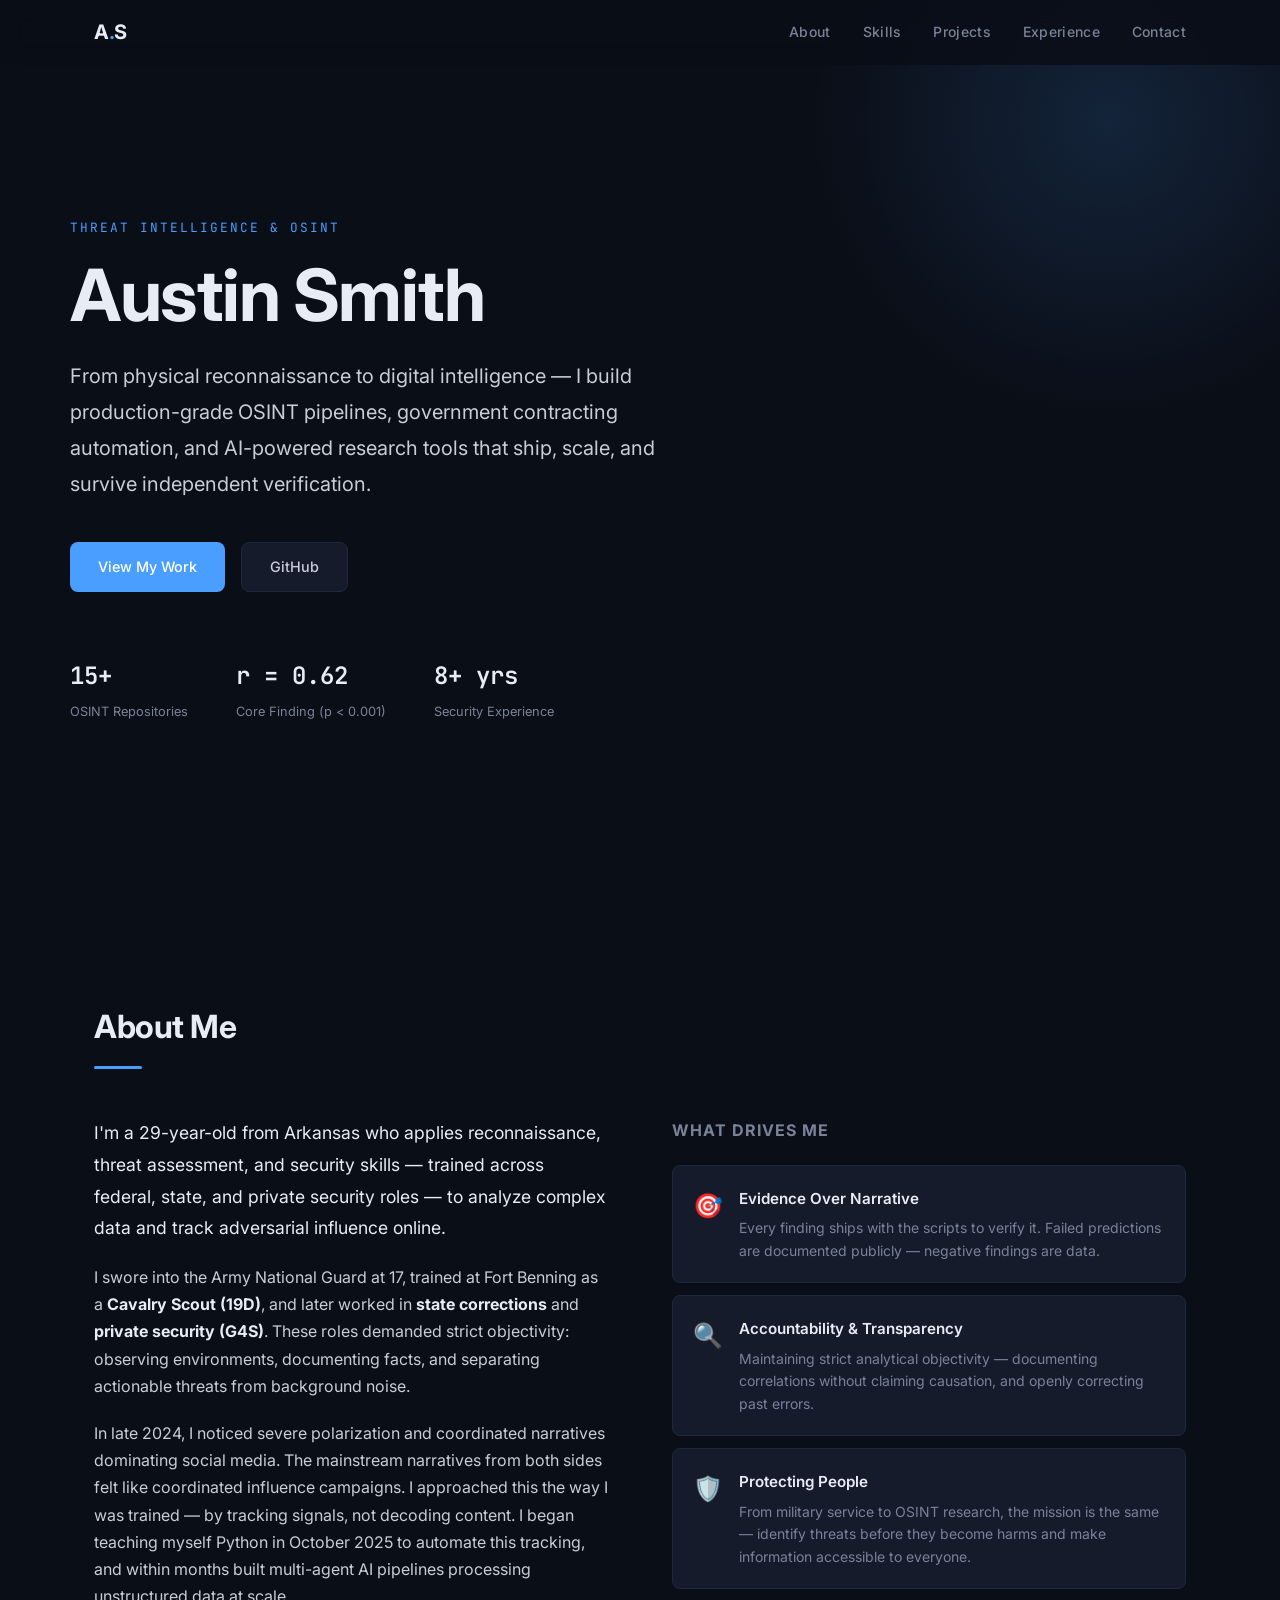
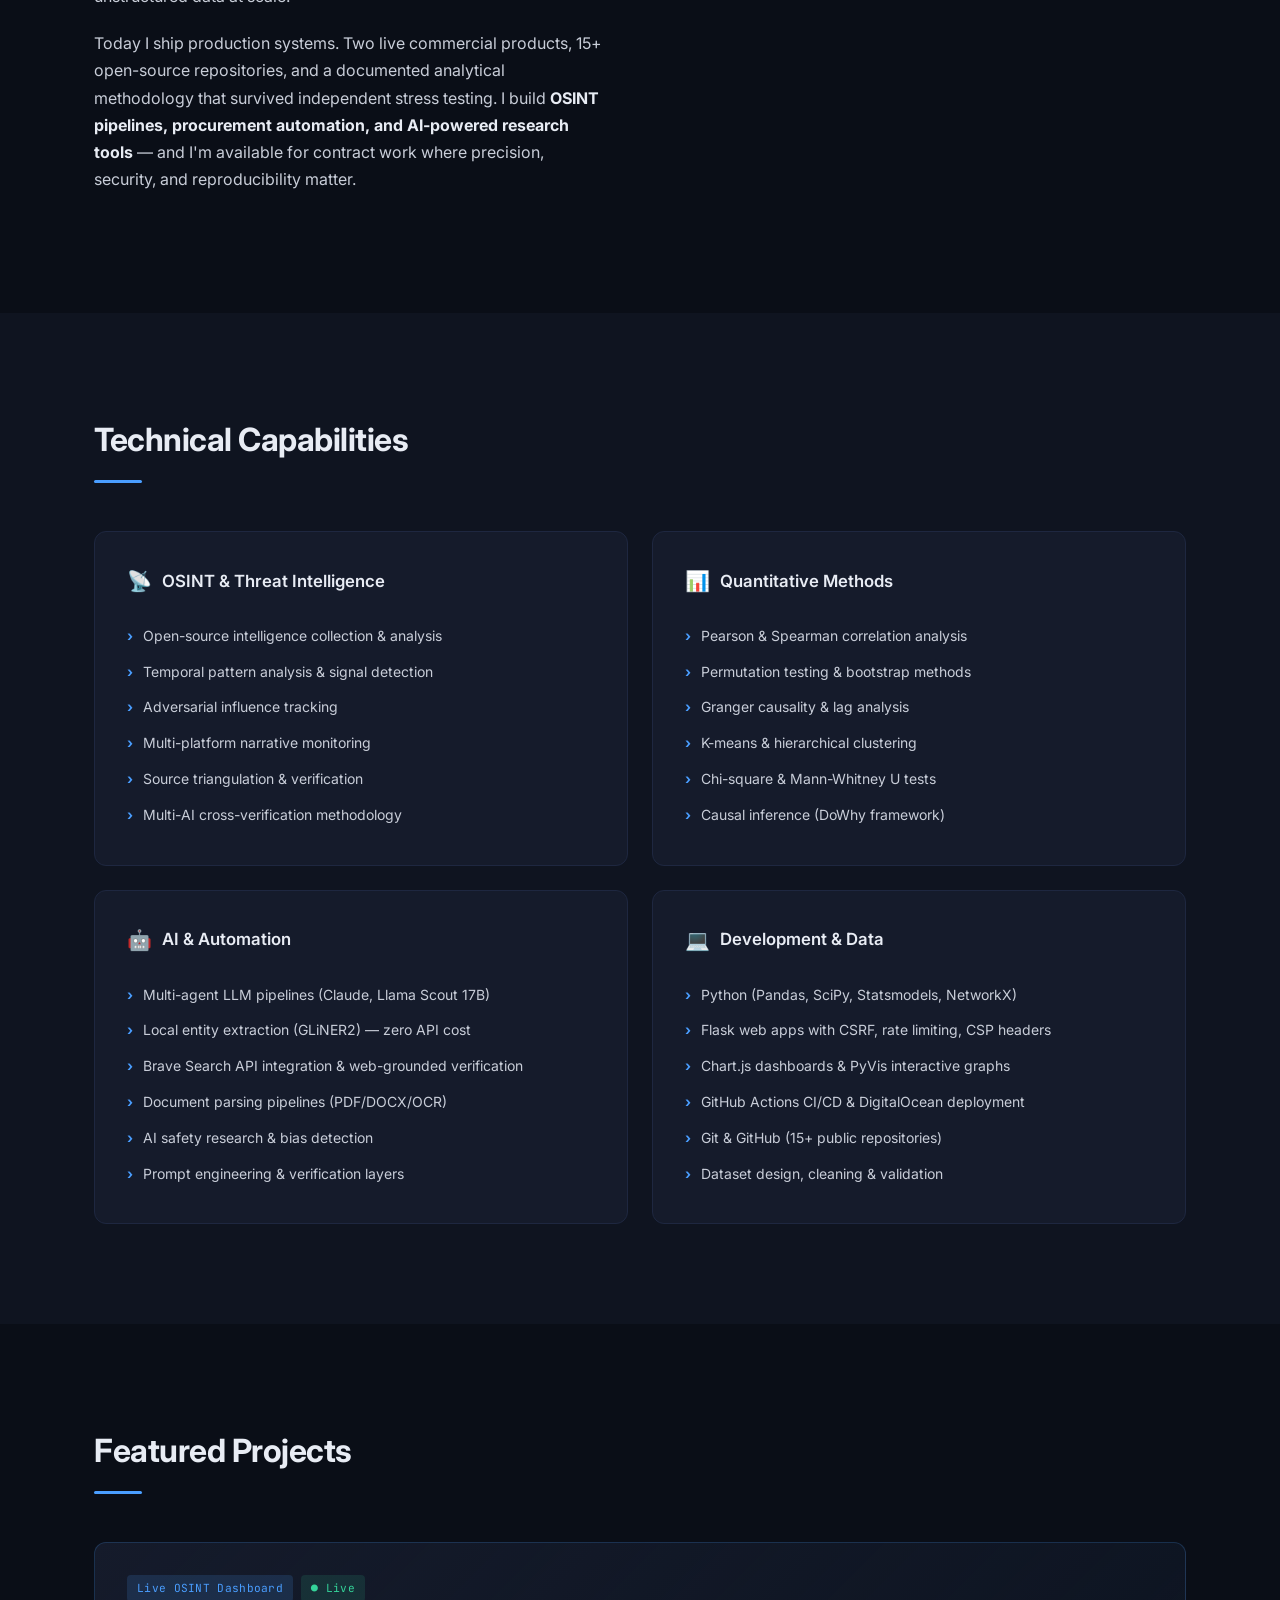
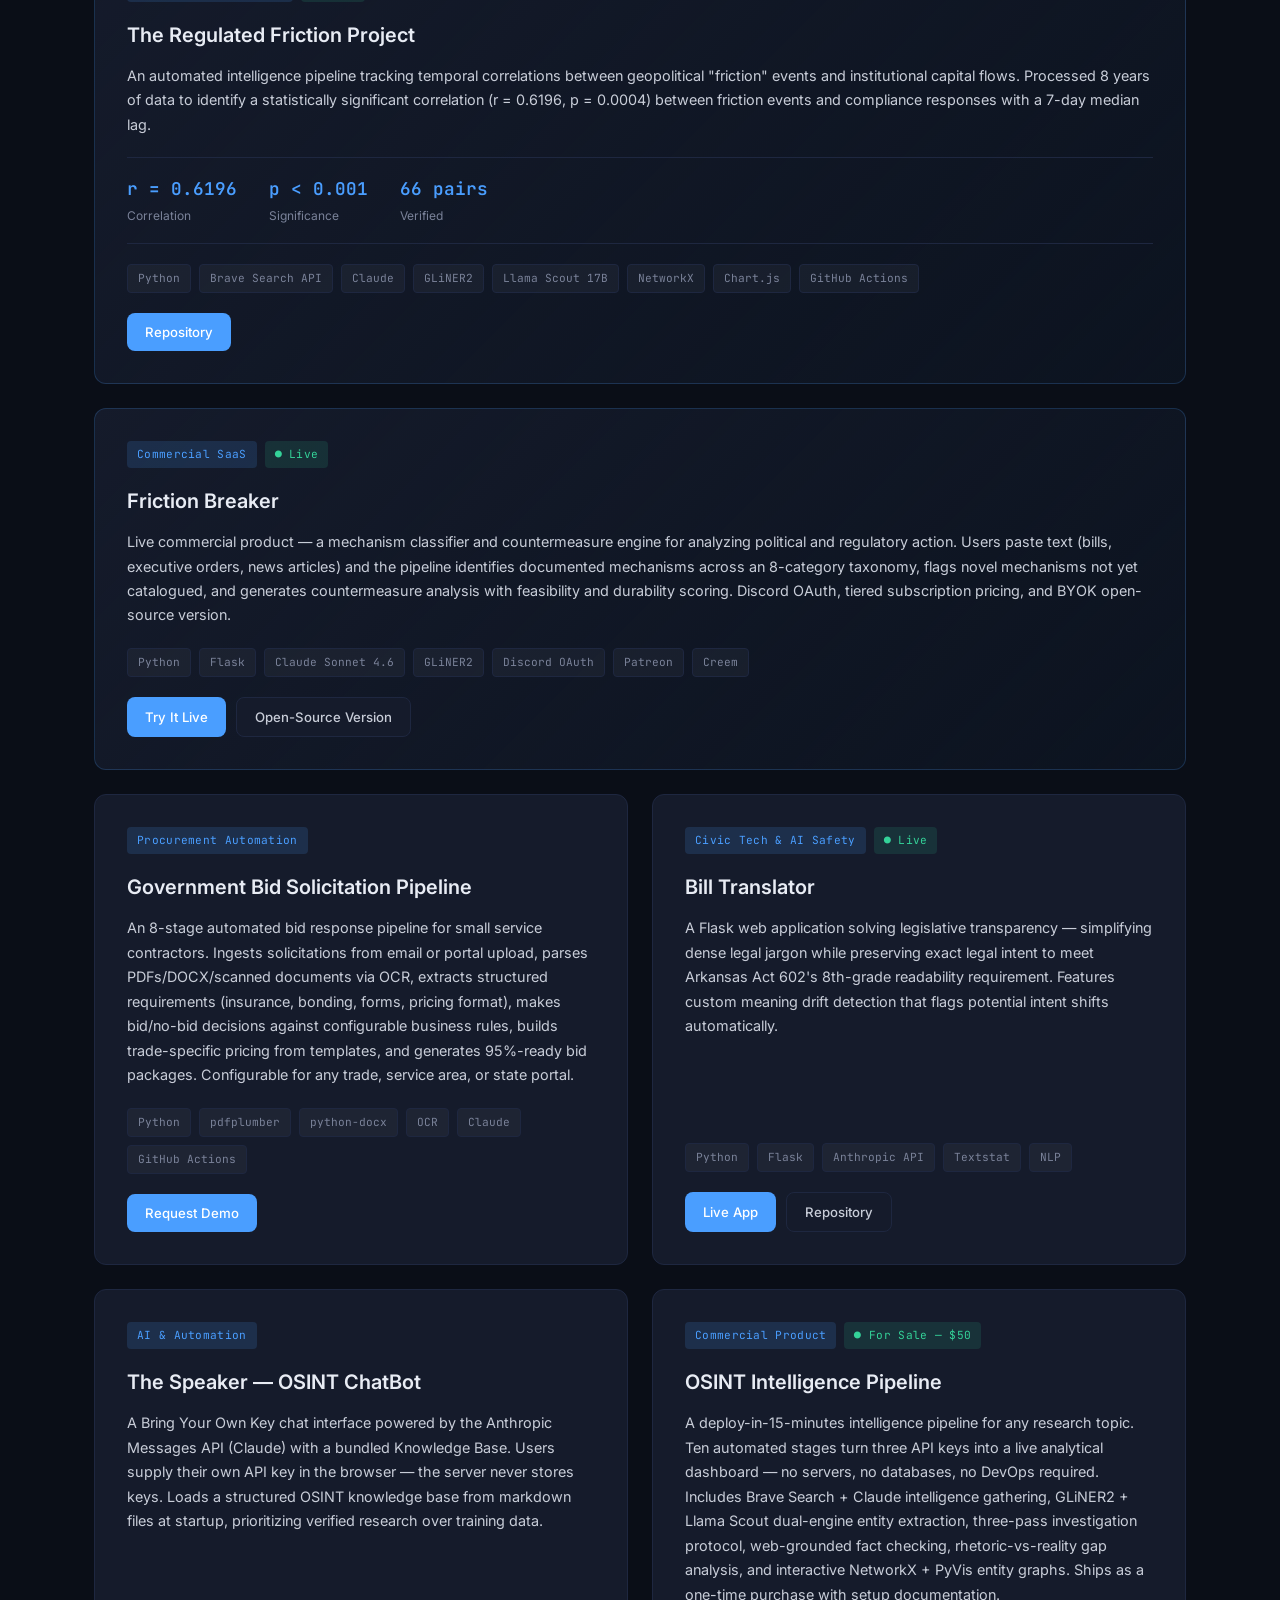
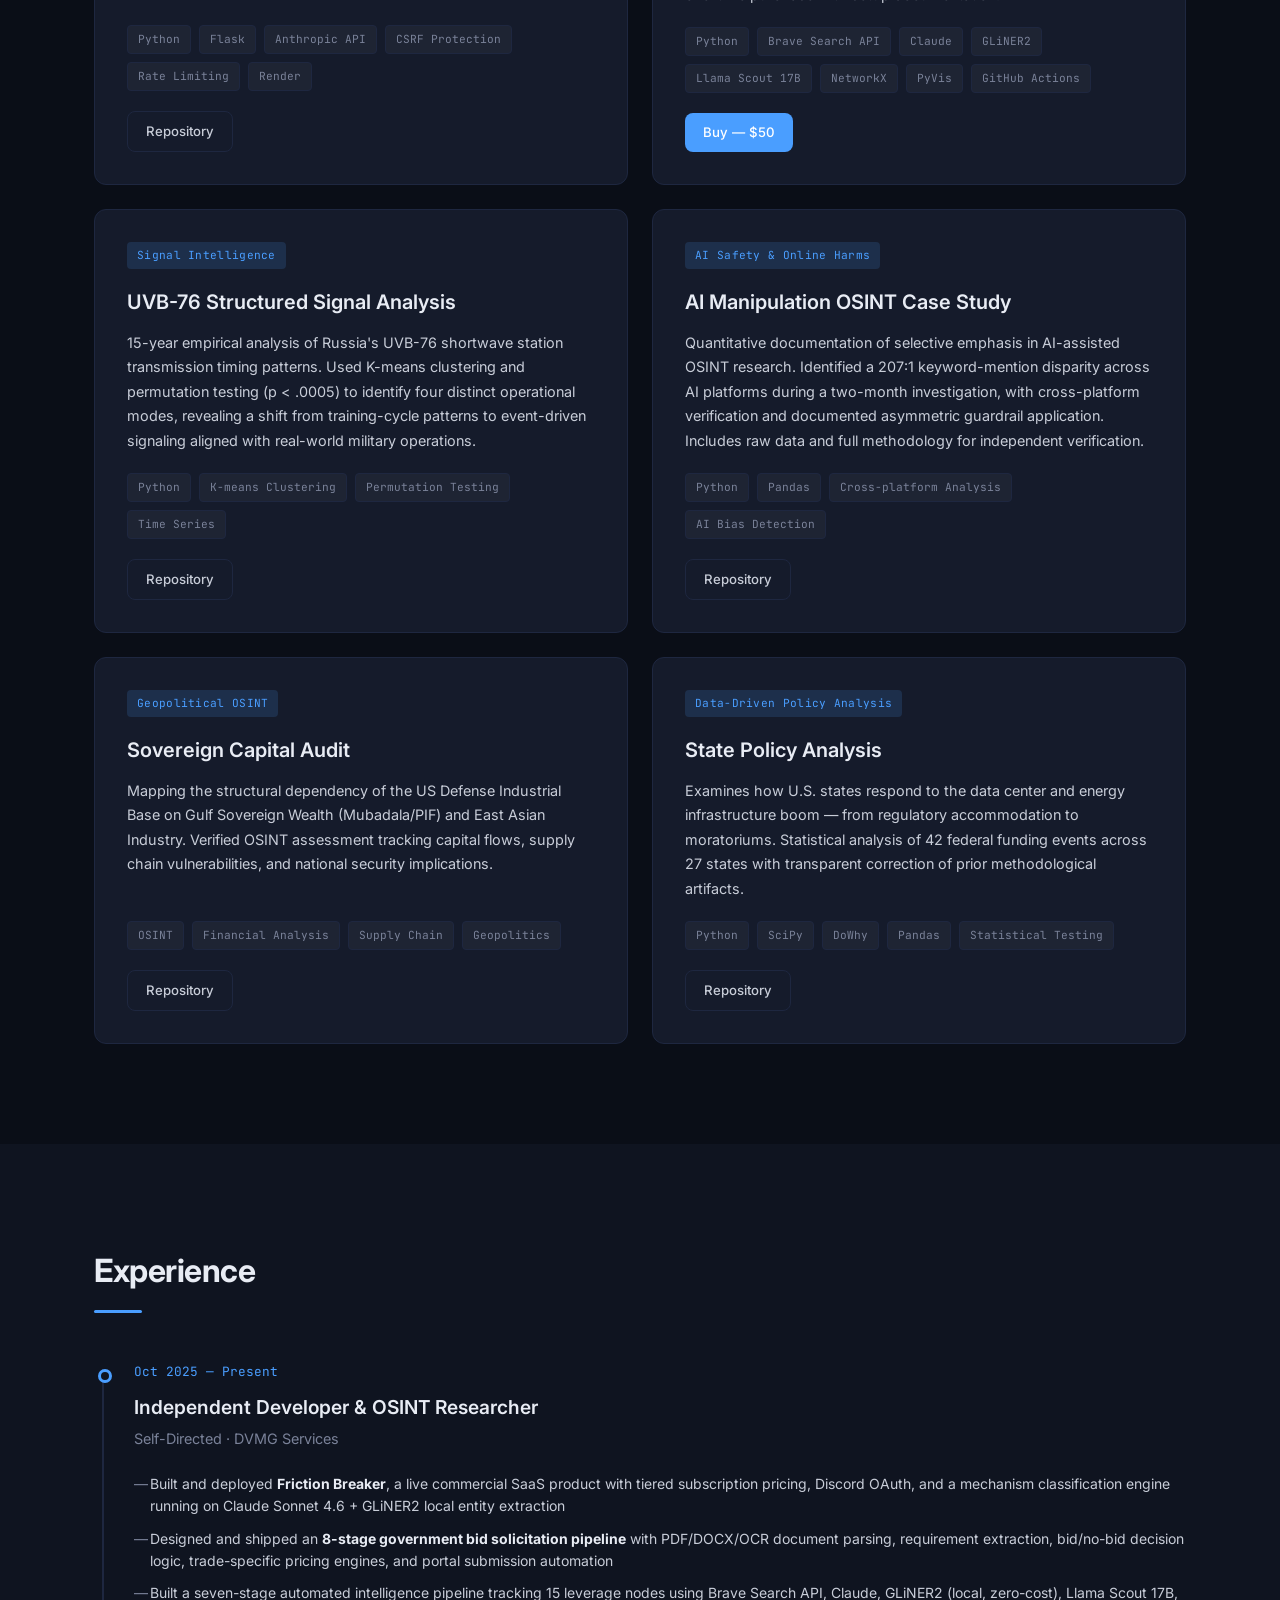
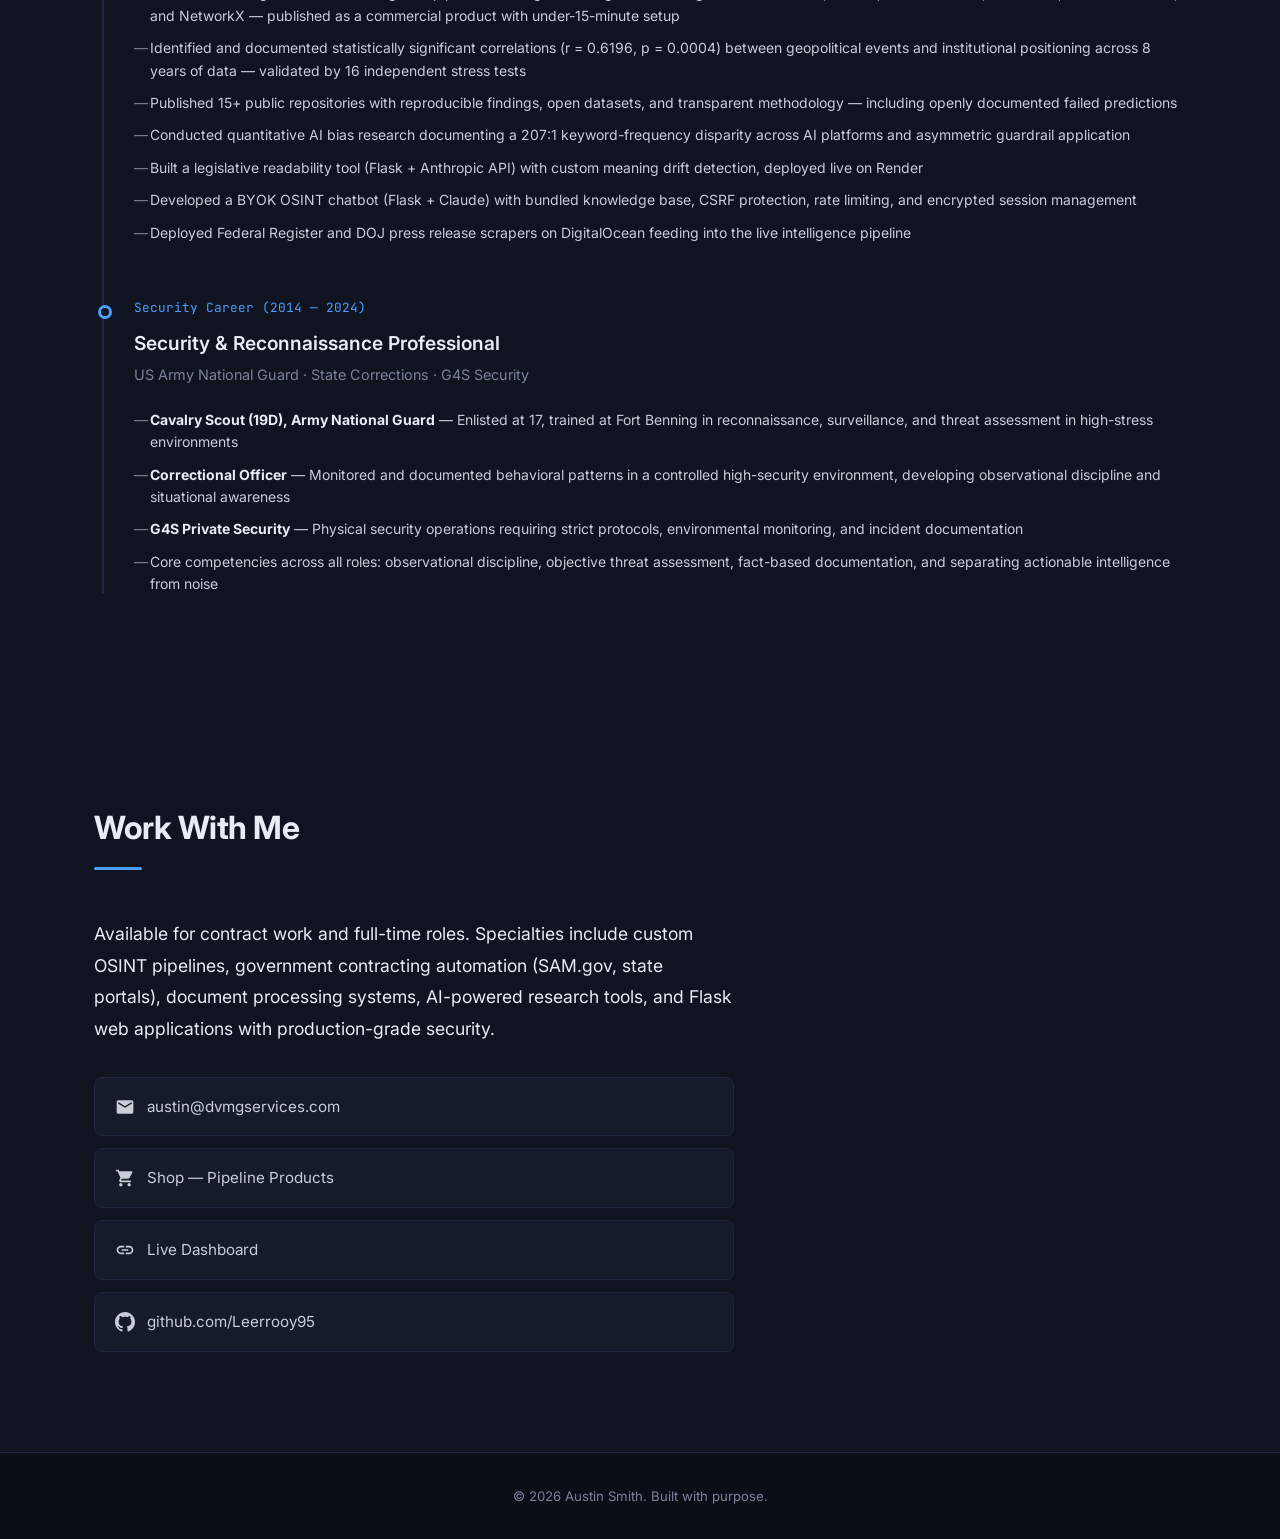
==== commit abf4c370: "Add files via upload" ====
--- a/index.html
+++ b/index.html
@@ -205,8 +205,7 @@
                         <span>Python</span><span>Brave Search API</span><span>Claude</span><span>GLiNER2</span><span>Llama Scout 17B</span><span>NetworkX</span><span>Chart.js</span><span>GitHub Actions</span>
                     </div>
                     <div class="project-links">
-                        <a href="https://regulatedfriction.me" class="btn btn-sm btn-primary" target="_blank" rel="noopener noreferrer">Live Dashboard</a>
-                        <a href="https://github.com/Leerrooy95/The_Regulated_Friction_Project" class="btn btn-sm btn-secondary" target="_blank" rel="noopener noreferrer">Repository</a>
+                        <a href="https://github.com/Leerrooy95/The_Regulated_Friction_Project" class="btn btn-sm btn-primary" target="_blank" rel="noopener noreferrer">Repository</a>
                     </div>
                 </article>
 
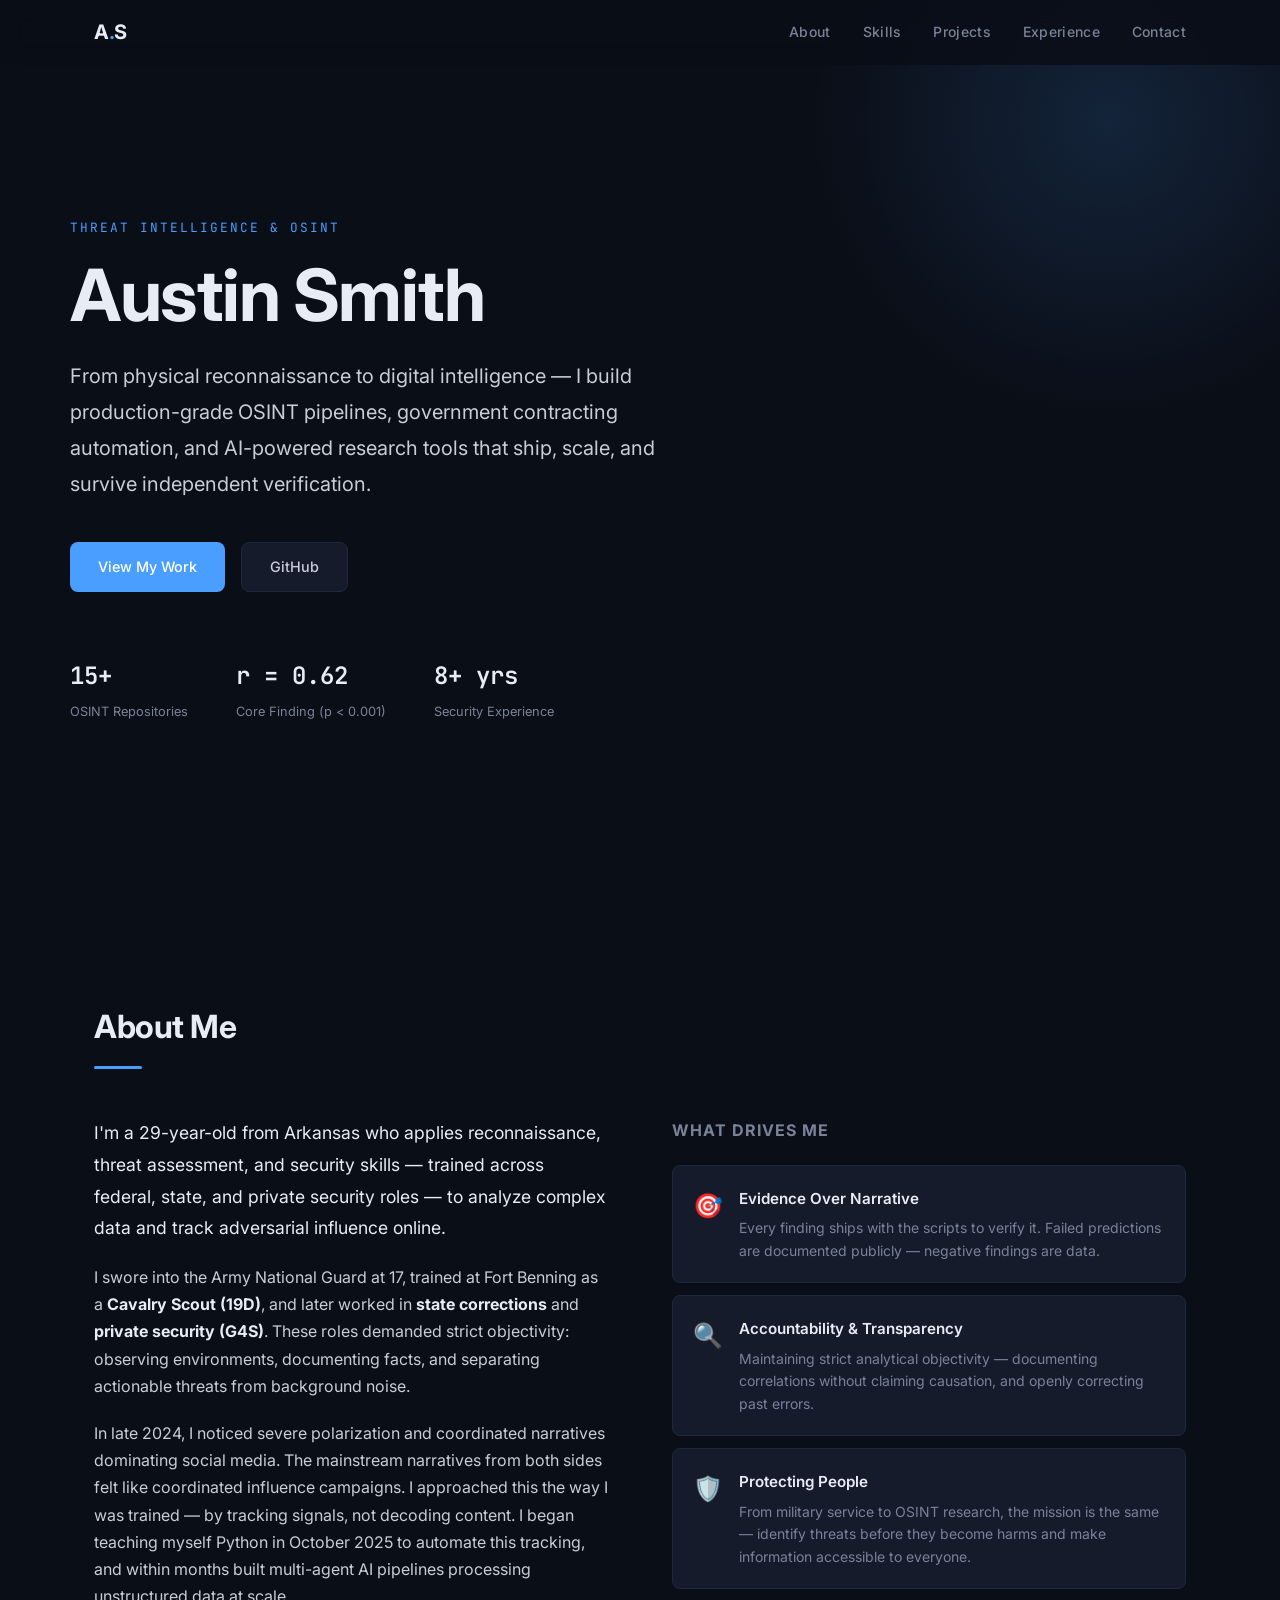
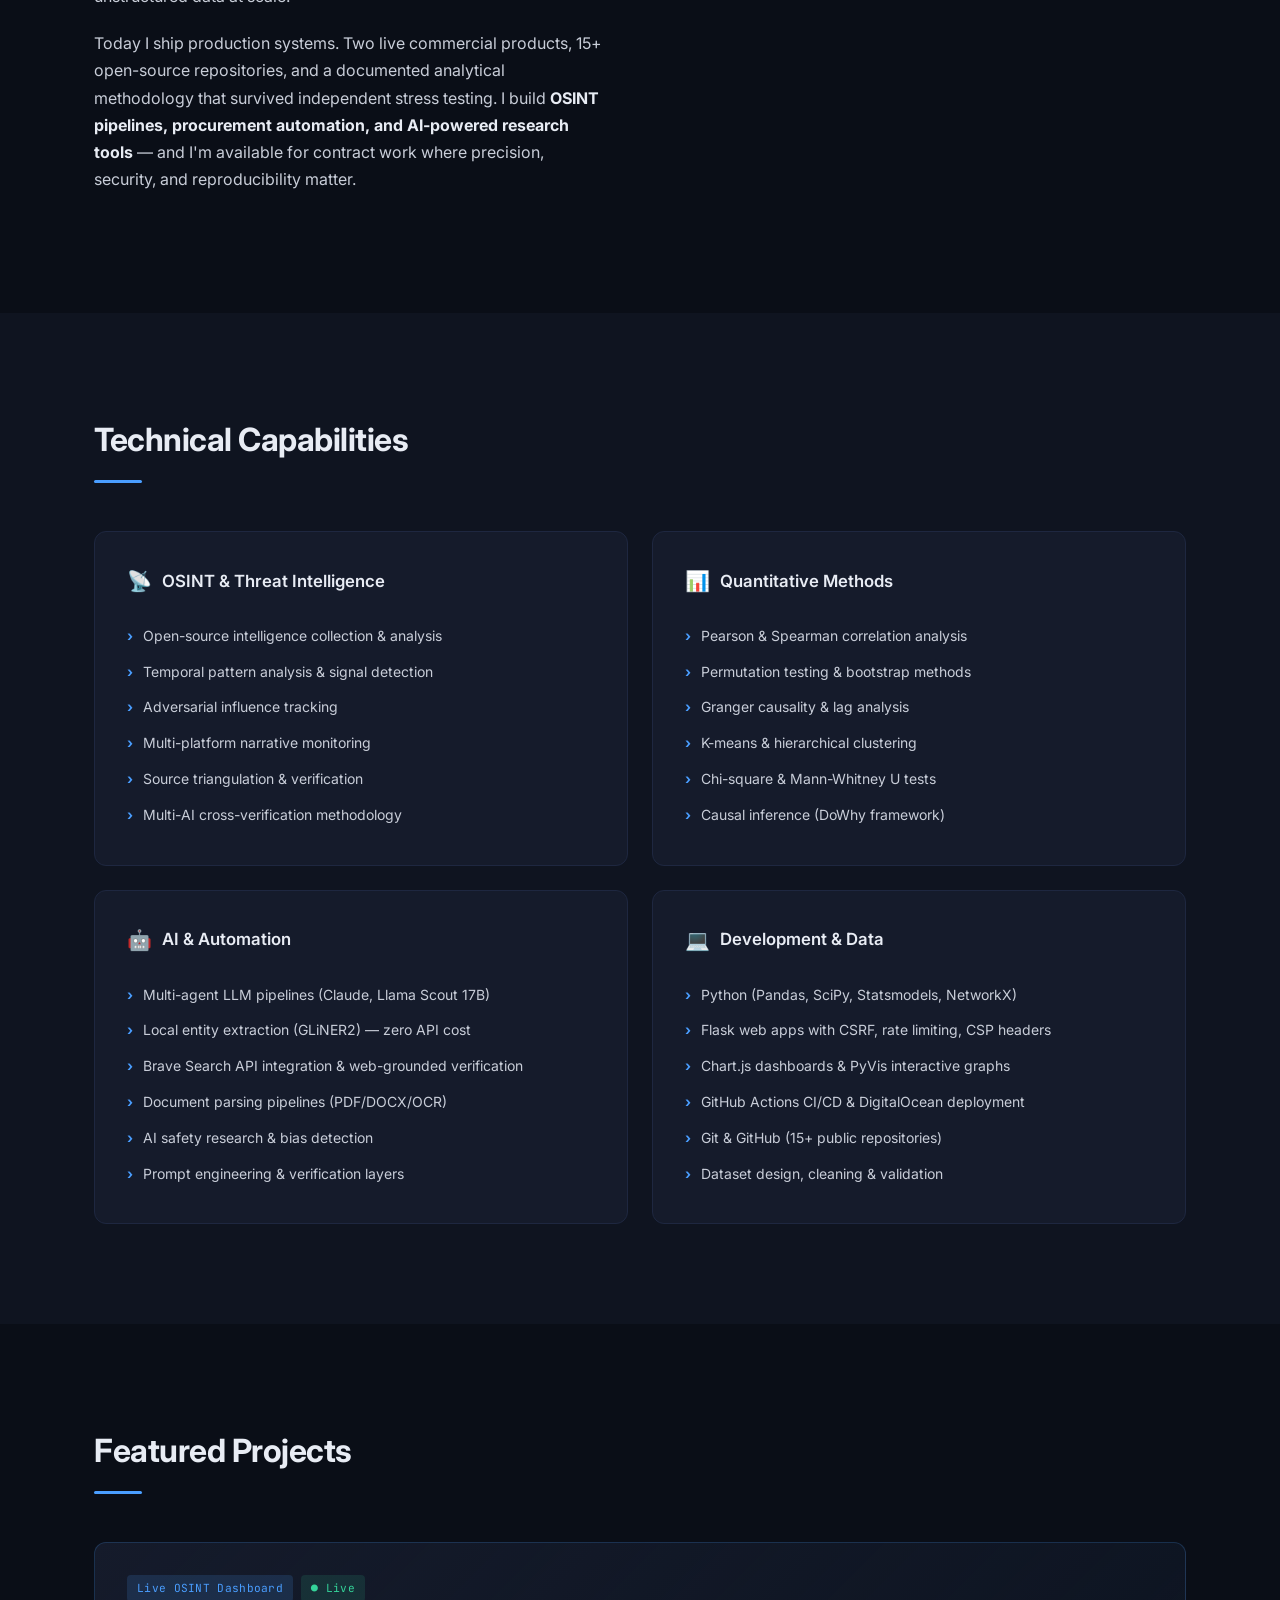
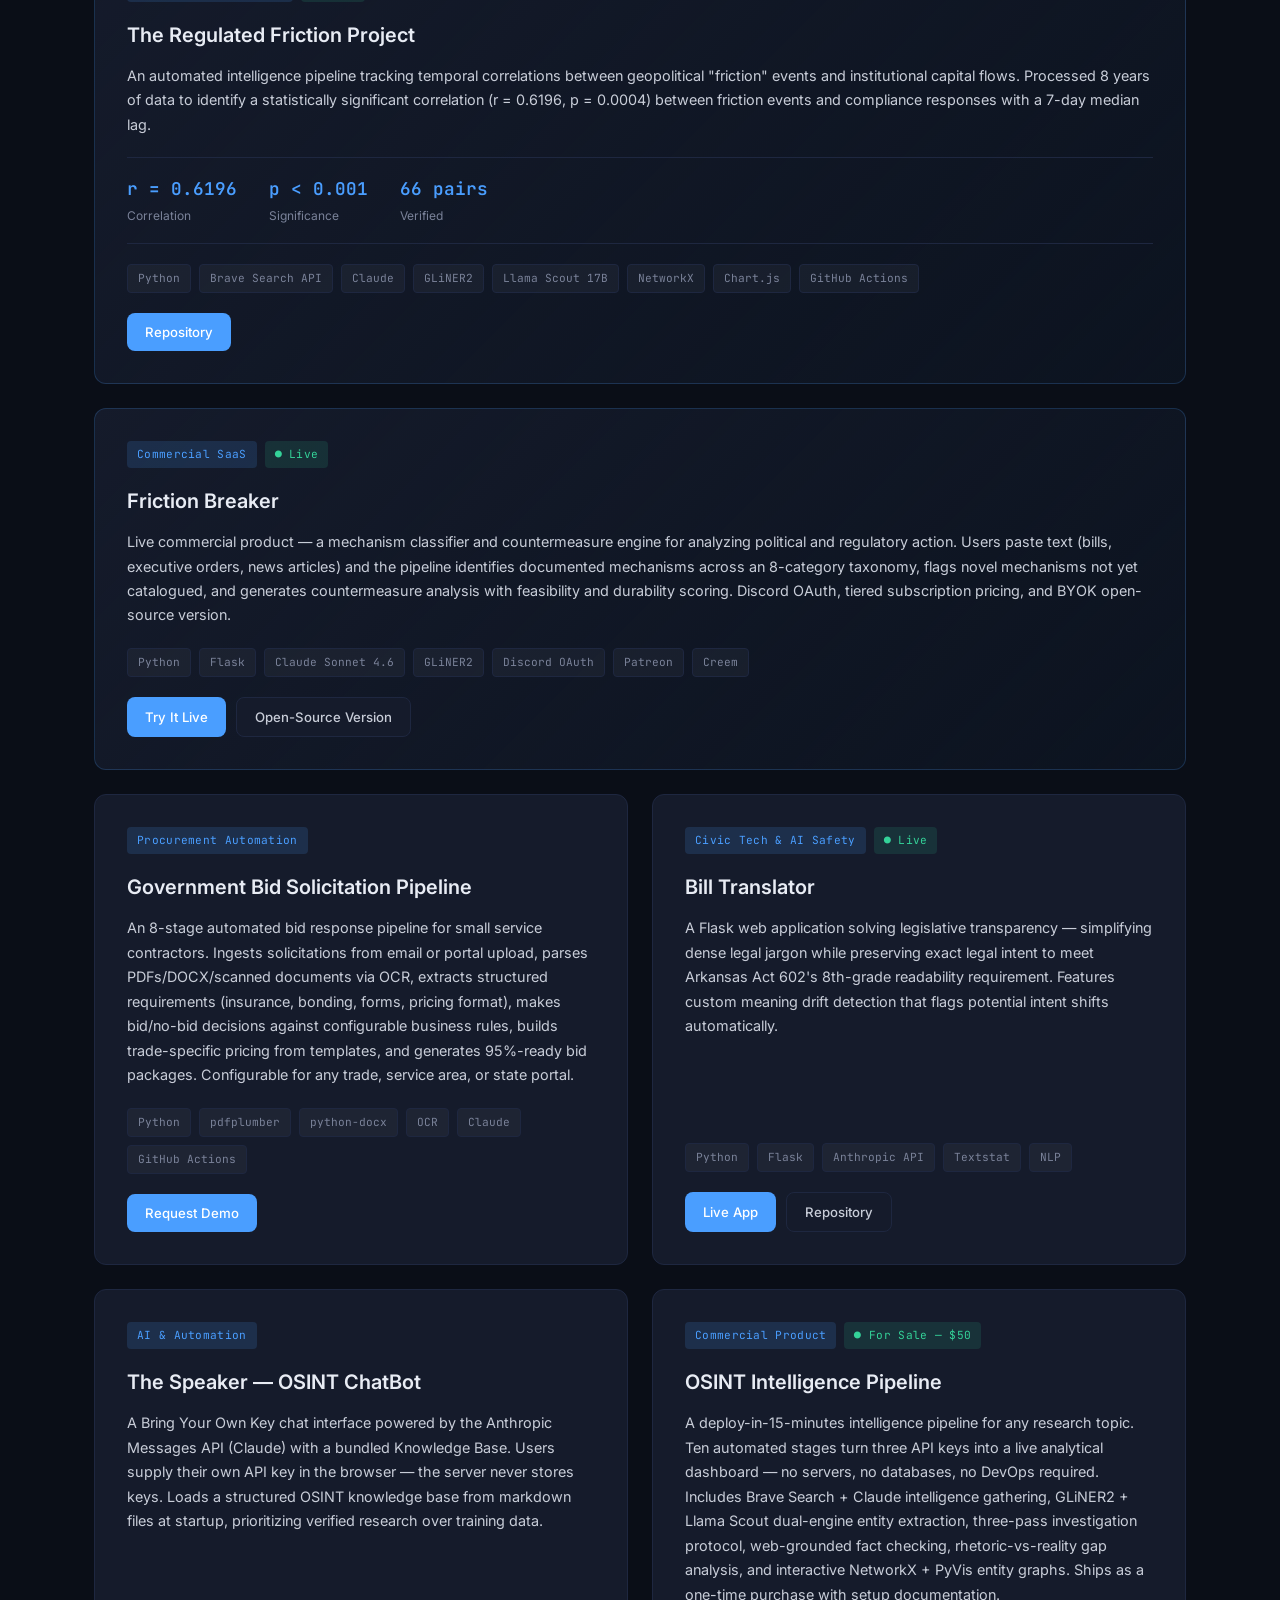
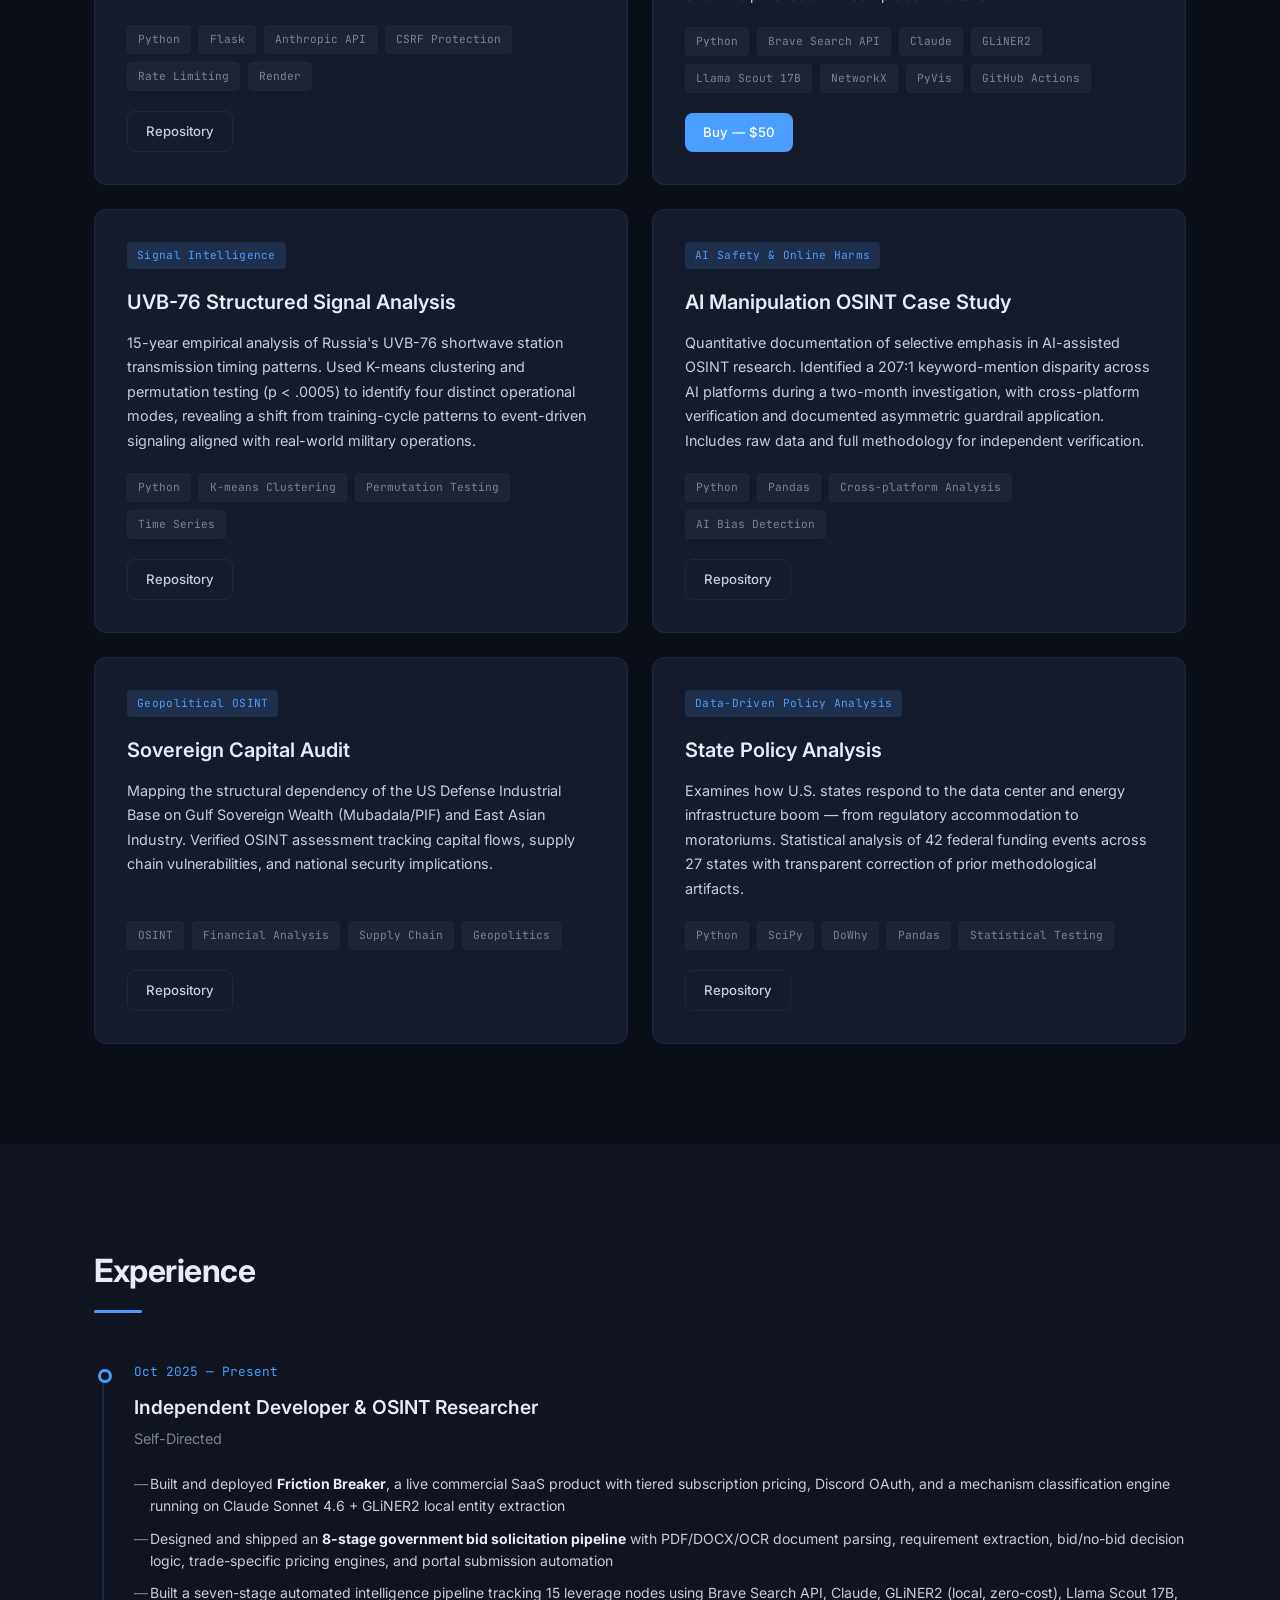
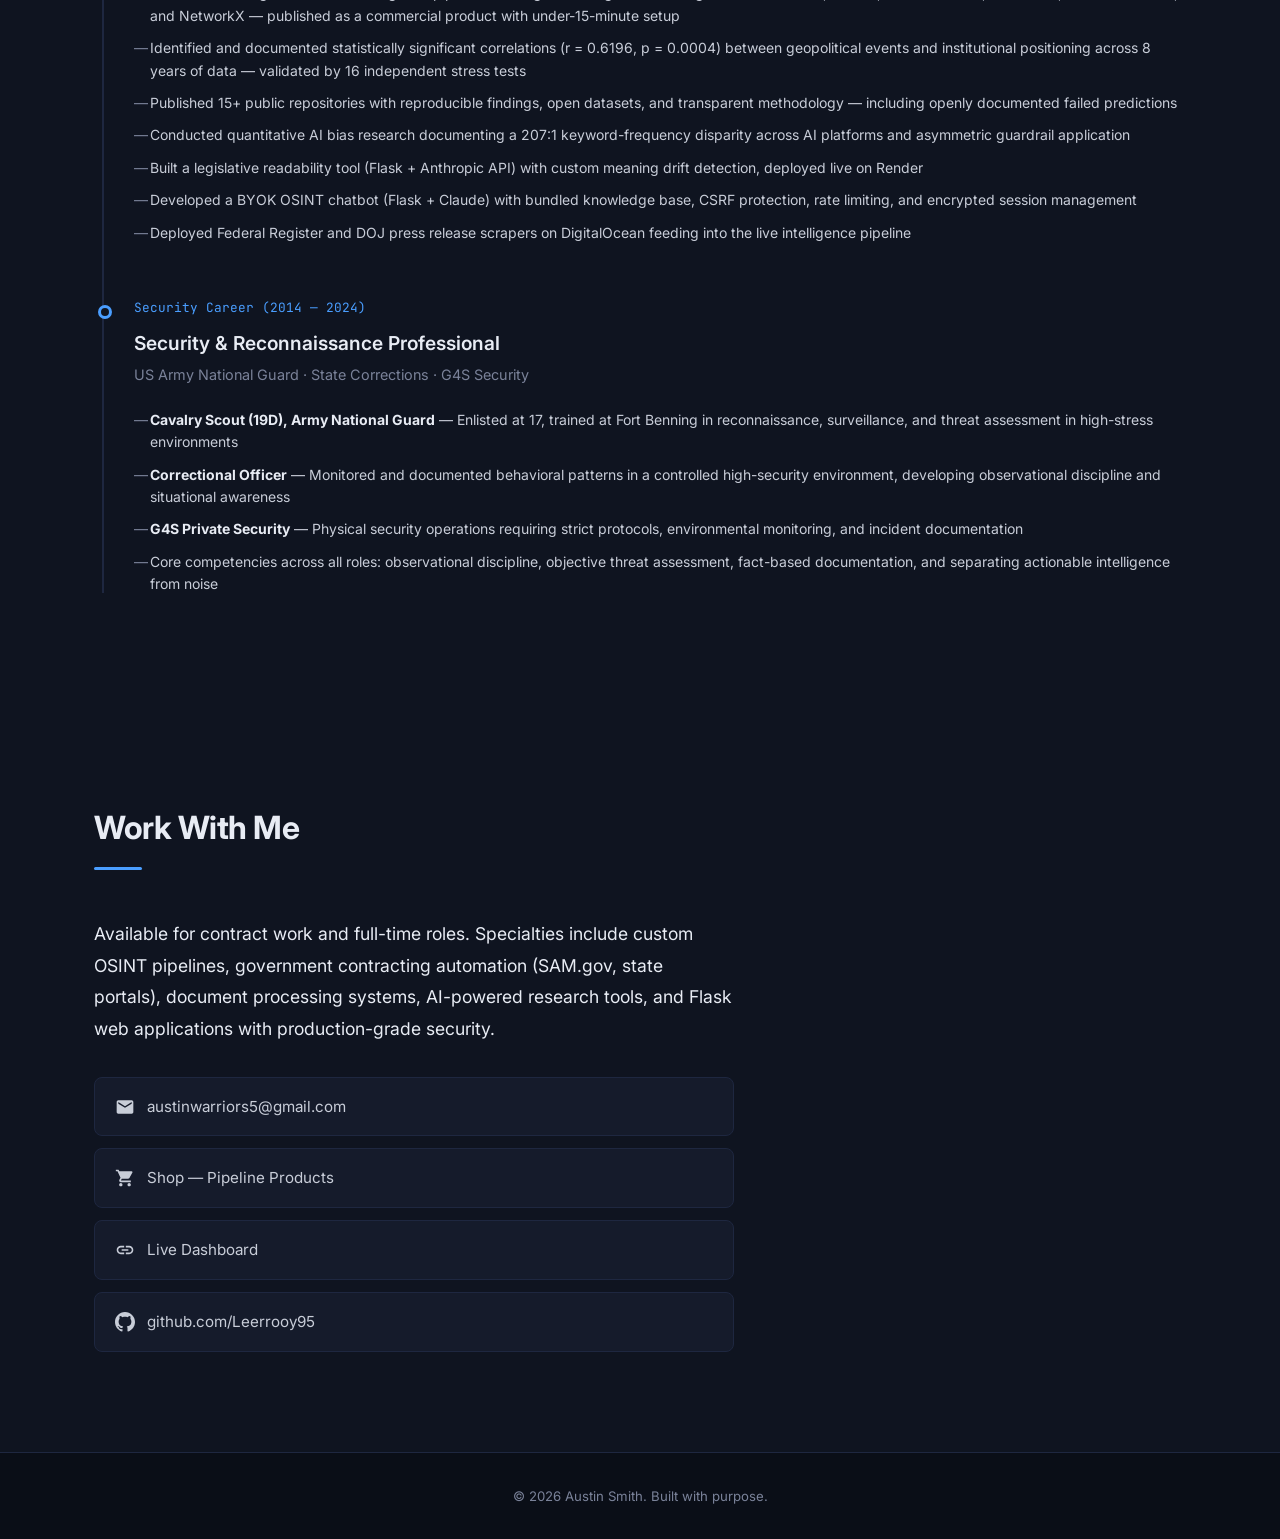
==== commit 516e9464: "Add files via upload" ====
--- a/index.html
+++ b/index.html
@@ -241,7 +241,7 @@
                         <span>Python</span><span>pdfplumber</span><span>python-docx</span><span>OCR</span><span>Claude</span><span>GitHub Actions</span>
                     </div>
                     <div class="project-links">
-                        <a href="mailto:austin@dvmgservices.com?subject=Bid%20Pipeline%20Inquiry" class="btn btn-sm btn-primary">Request Demo</a>
+                        <a href="mailto:austinwarriors5@gmail.com?subject=Bid%20Pipeline%20Inquiry" class="btn btn-sm btn-primary">Request Demo</a>
                     </div>
                 </article>
 
@@ -381,7 +381,7 @@
                     <div class="timeline-content">
                         <div class="timeline-date">Oct 2025 — Present</div>
                         <h3 class="timeline-title">Independent Developer &amp; OSINT Researcher</h3>
-                        <p class="timeline-org">Self-Directed · DVMG Services</p>
+                        <p class="timeline-org">Self-Directed</p>
                         <ul class="timeline-details">
                             <li>Built and deployed <strong>Friction Breaker</strong>, a live commercial SaaS product with tiered subscription pricing, Discord OAuth, and a mechanism classification engine running on Claude Sonnet 4.6 + GLiNER2 local entity extraction</li>
                             <li>Designed and shipped an <strong>8-stage government bid solicitation pipeline</strong> with PDF/DOCX/OCR document parsing, requirement extraction, bid/no-bid decision logic, trade-specific pricing engines, and portal submission automation</li>
@@ -422,9 +422,9 @@
                     Available for contract work and full-time roles. Specialties include custom OSINT pipelines, government contracting automation (SAM.gov, state portals), document processing systems, AI-powered research tools, and Flask web applications with production-grade security.
                 </p>
                 <div class="contact-links">
-                    <a href="mailto:austin@dvmgservices.com" class="contact-link">
+                    <a href="mailto:austinwarriors5@gmail.com" class="contact-link">
                         <svg class="contact-icon" viewBox="0 0 24 24" fill="currentColor"><path d="M20 4H4c-1.1 0-1.99.9-1.99 2L2 18c0 1.1.9 2 2 2h16c1.1 0 2-.9 2-2V6c0-1.1-.9-2-2-2zm0 4l-8 5-8-5V6l8 5 8-5v2z"/></svg>
-                        <span>austin@dvmgservices.com</span>
+                        <span>austinwarriors5@gmail.com</span>
                     </a>
                     <a href="https://store.regulatedfriction.me" class="contact-link" target="_blank" rel="noopener noreferrer">
                         <svg class="contact-icon" viewBox="0 0 24 24" fill="currentColor"><path d="M7 18c-1.1 0-1.99.9-1.99 2S5.9 22 7 22s2-.9 2-2-.9-2-2-2zM1 2v2h2l3.6 7.59-1.35 2.45c-.16.28-.25.61-.25.96 0 1.1.9 2 2 2h12v-2H7.42c-.14 0-.25-.11-.25-.25l.03-.12.9-1.63h7.45c.75 0 1.41-.41 1.75-1.03l3.58-6.49c.08-.14.12-.31.12-.48 0-.55-.45-1-1-1H5.21l-.94-2H1zm16 16c-1.1 0-1.99.9-1.99 2s.89 2 1.99 2 2-.9 2-2-.9-2-2-2z"/></svg>
